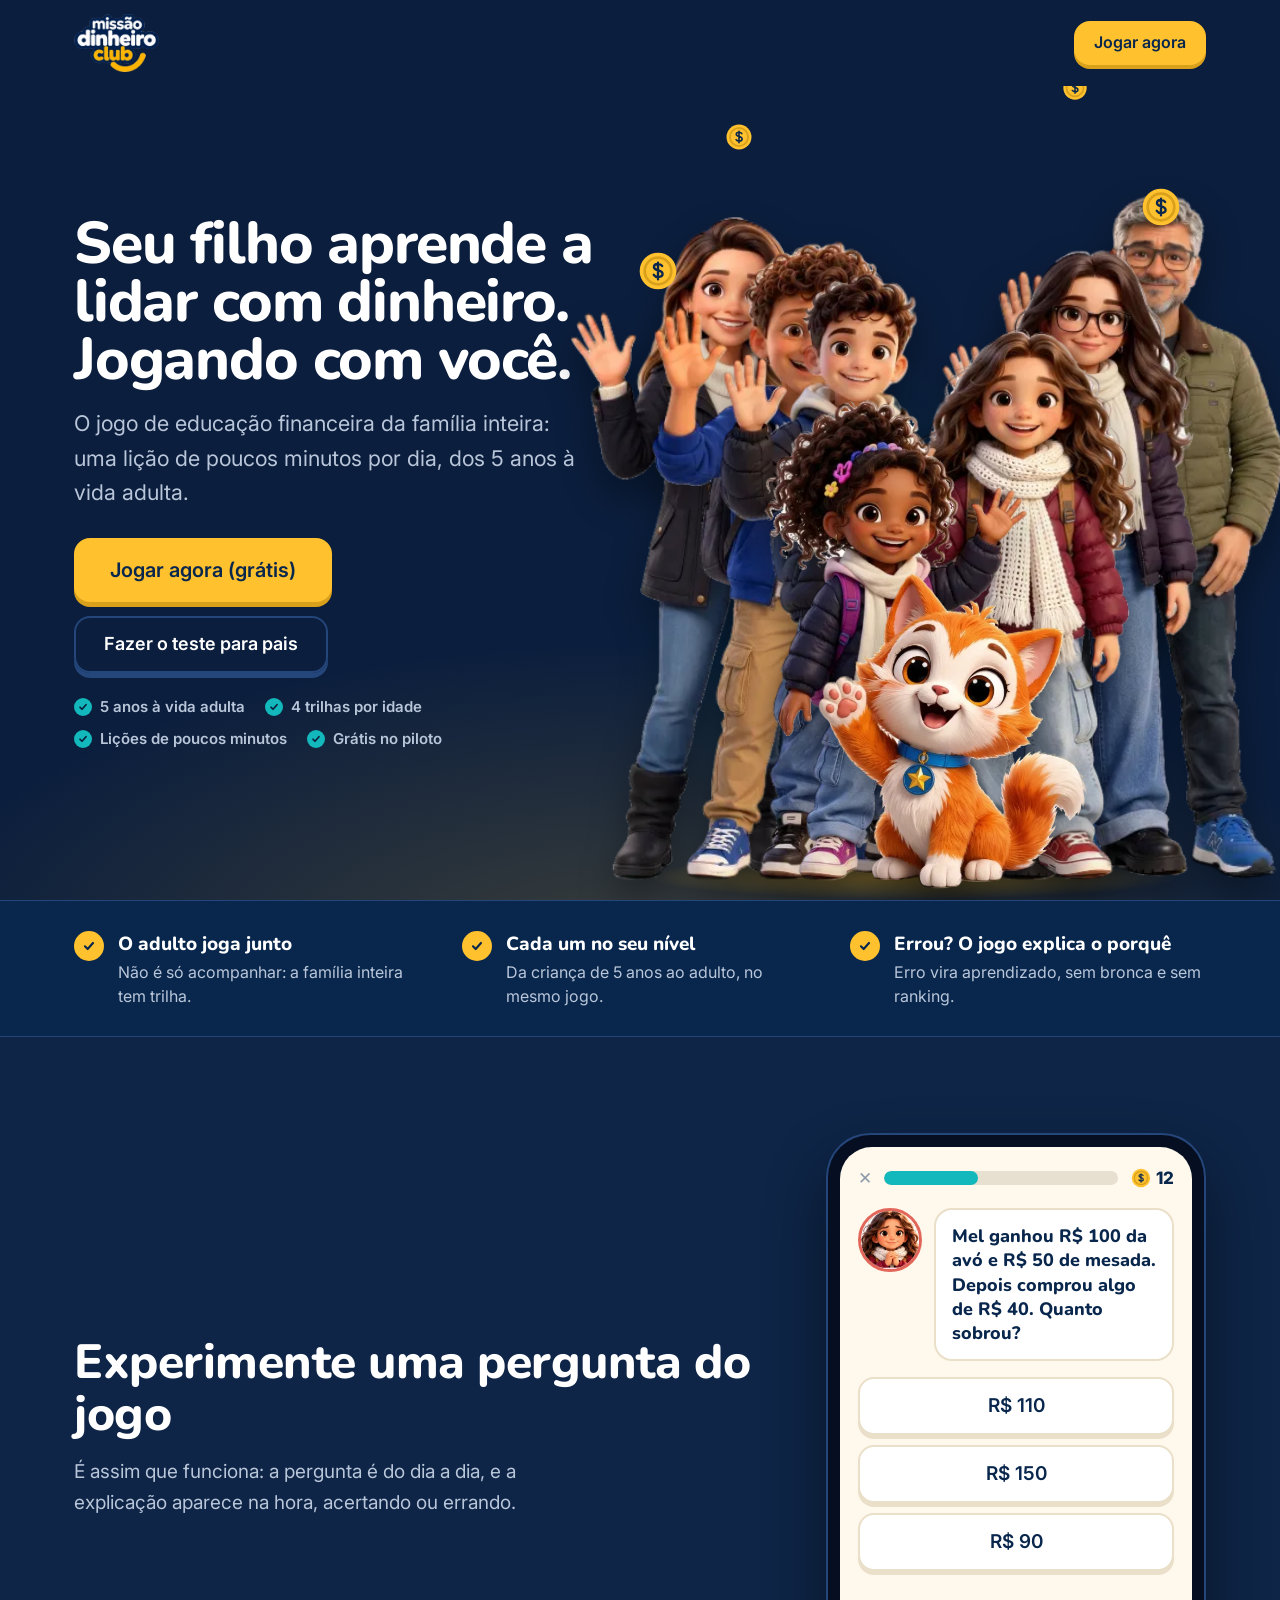
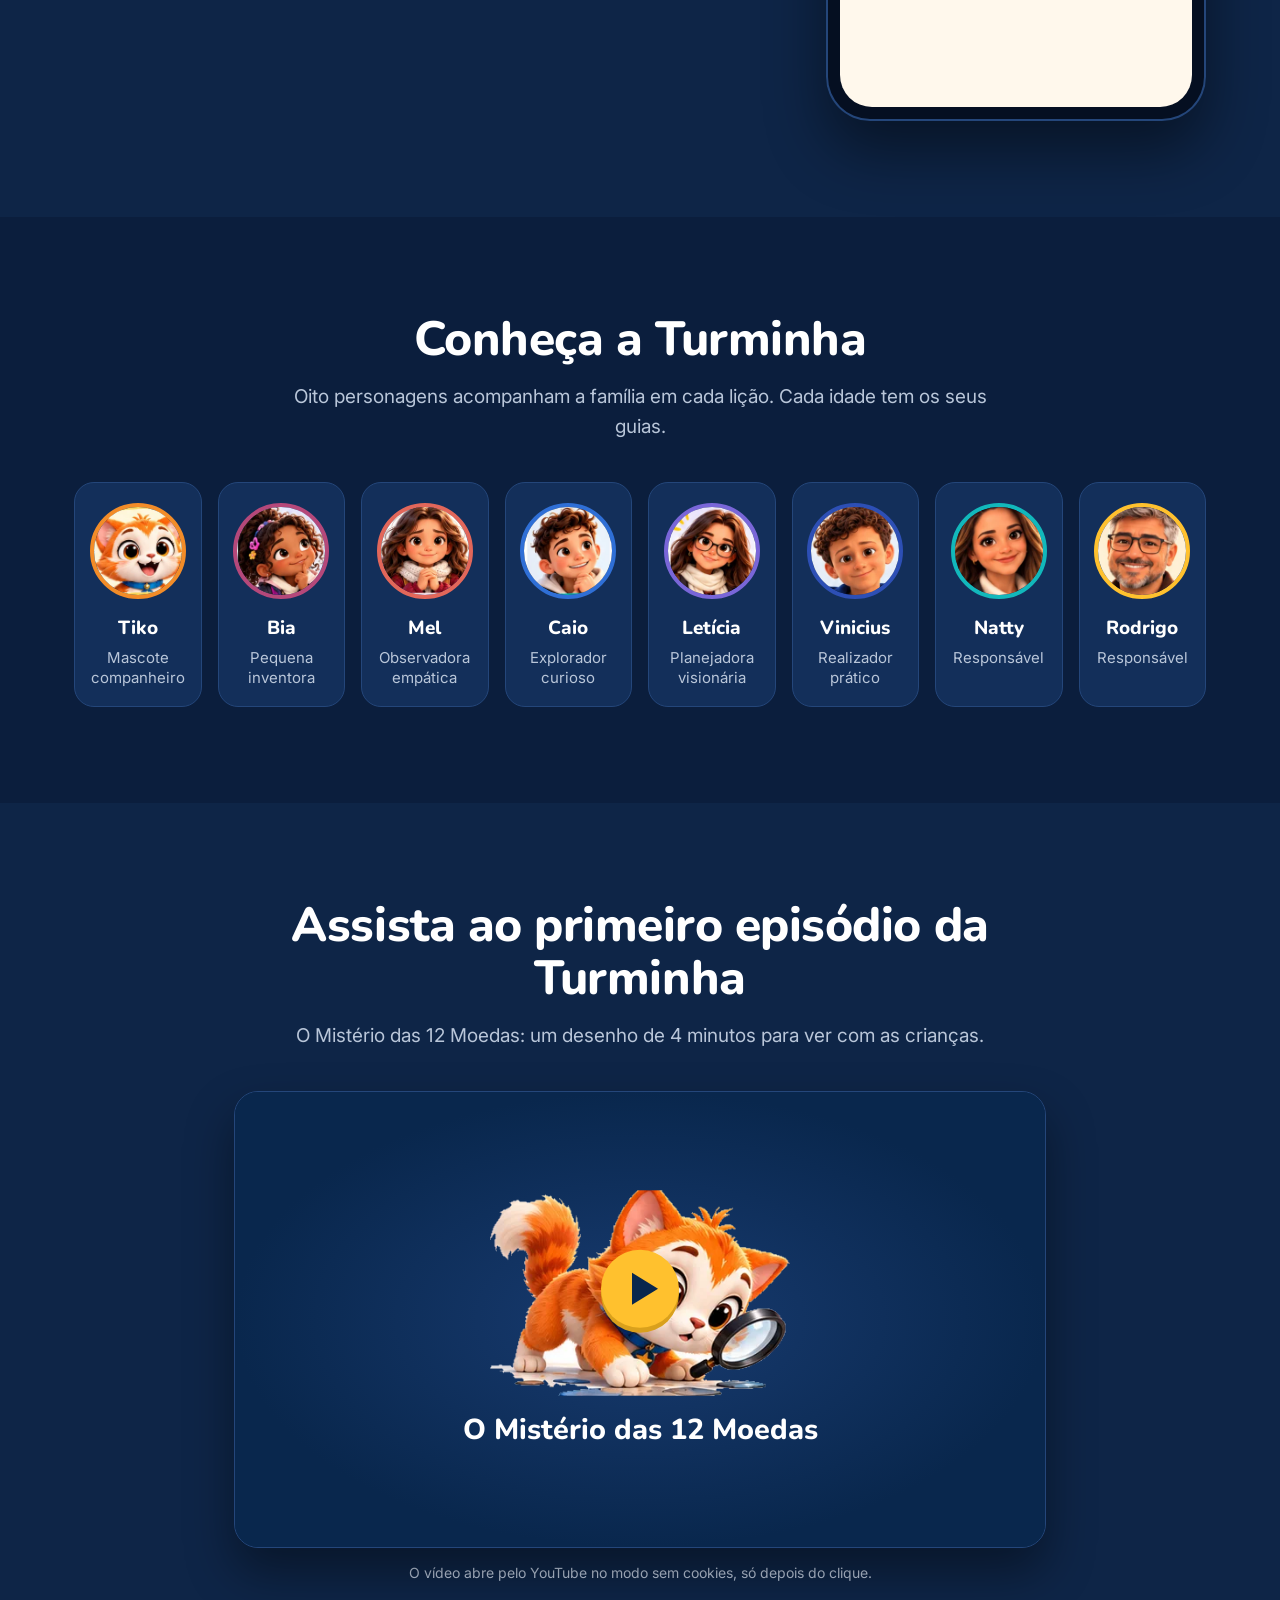
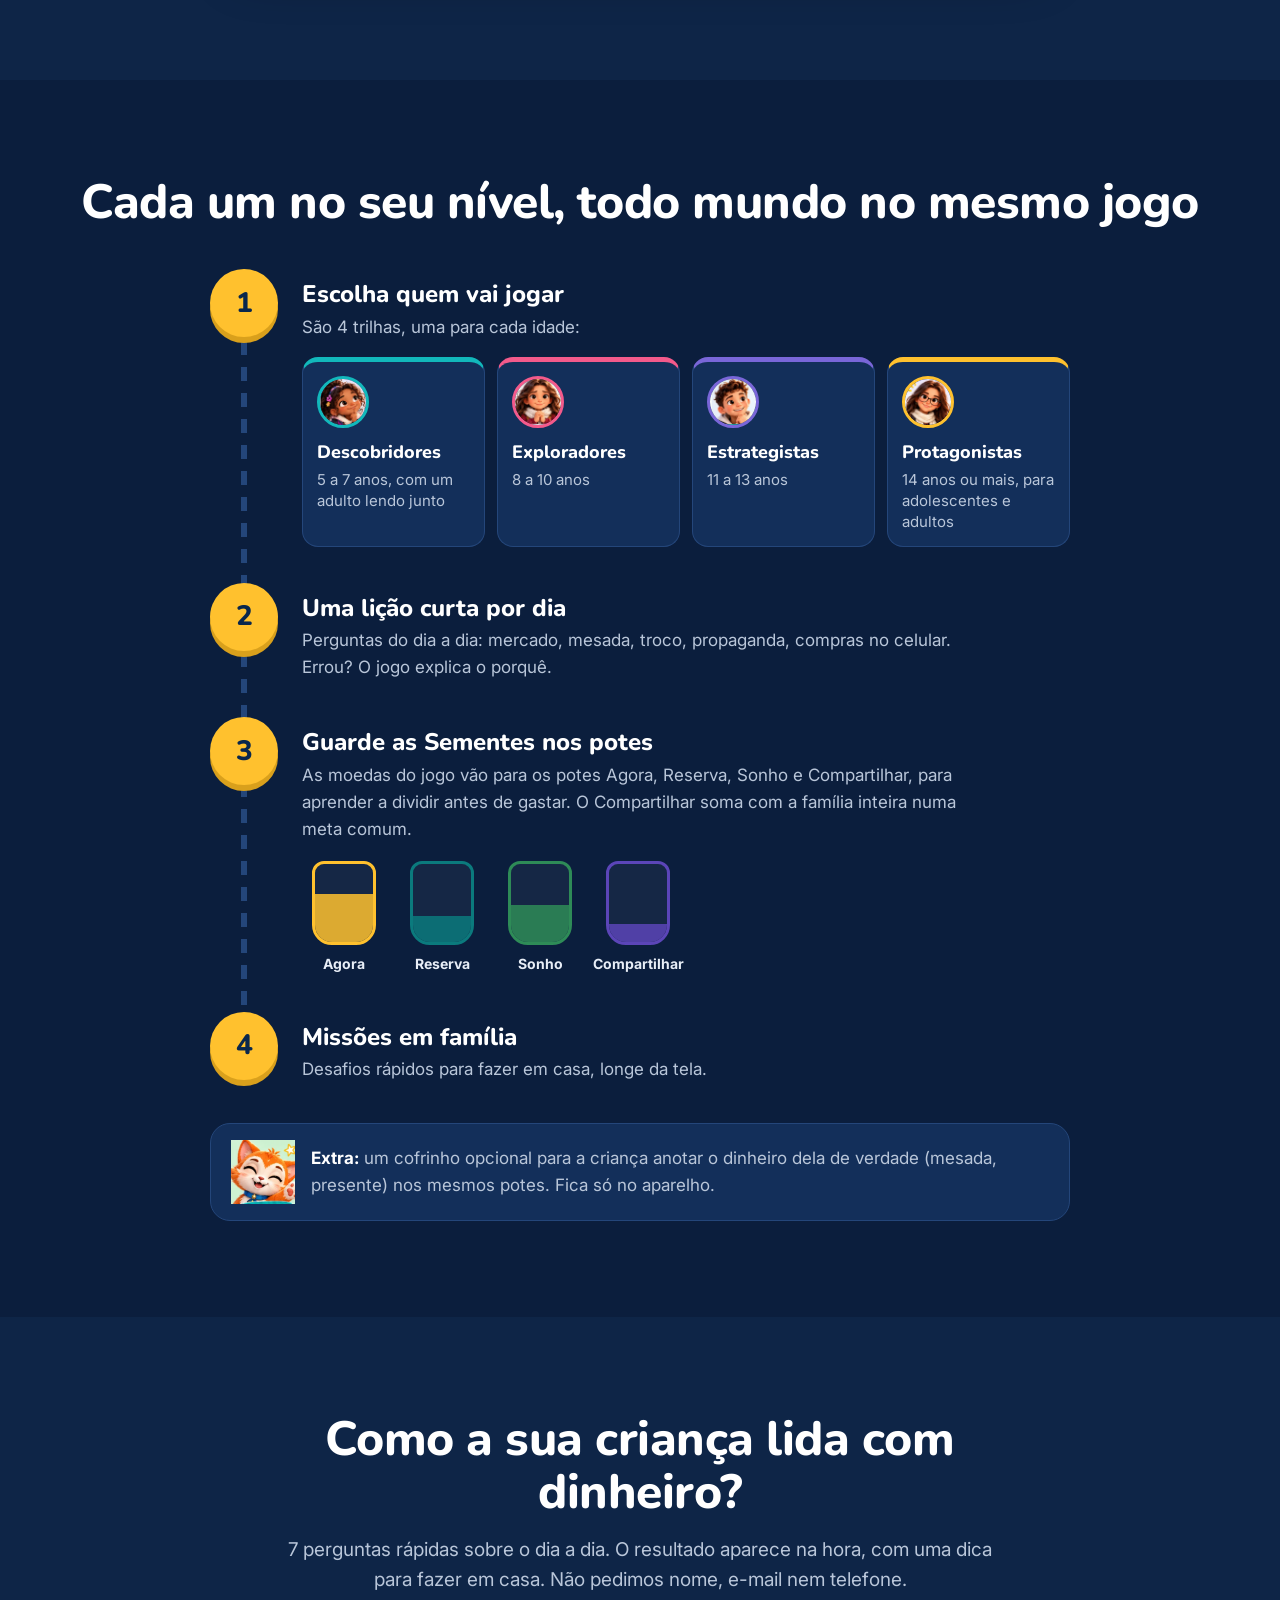
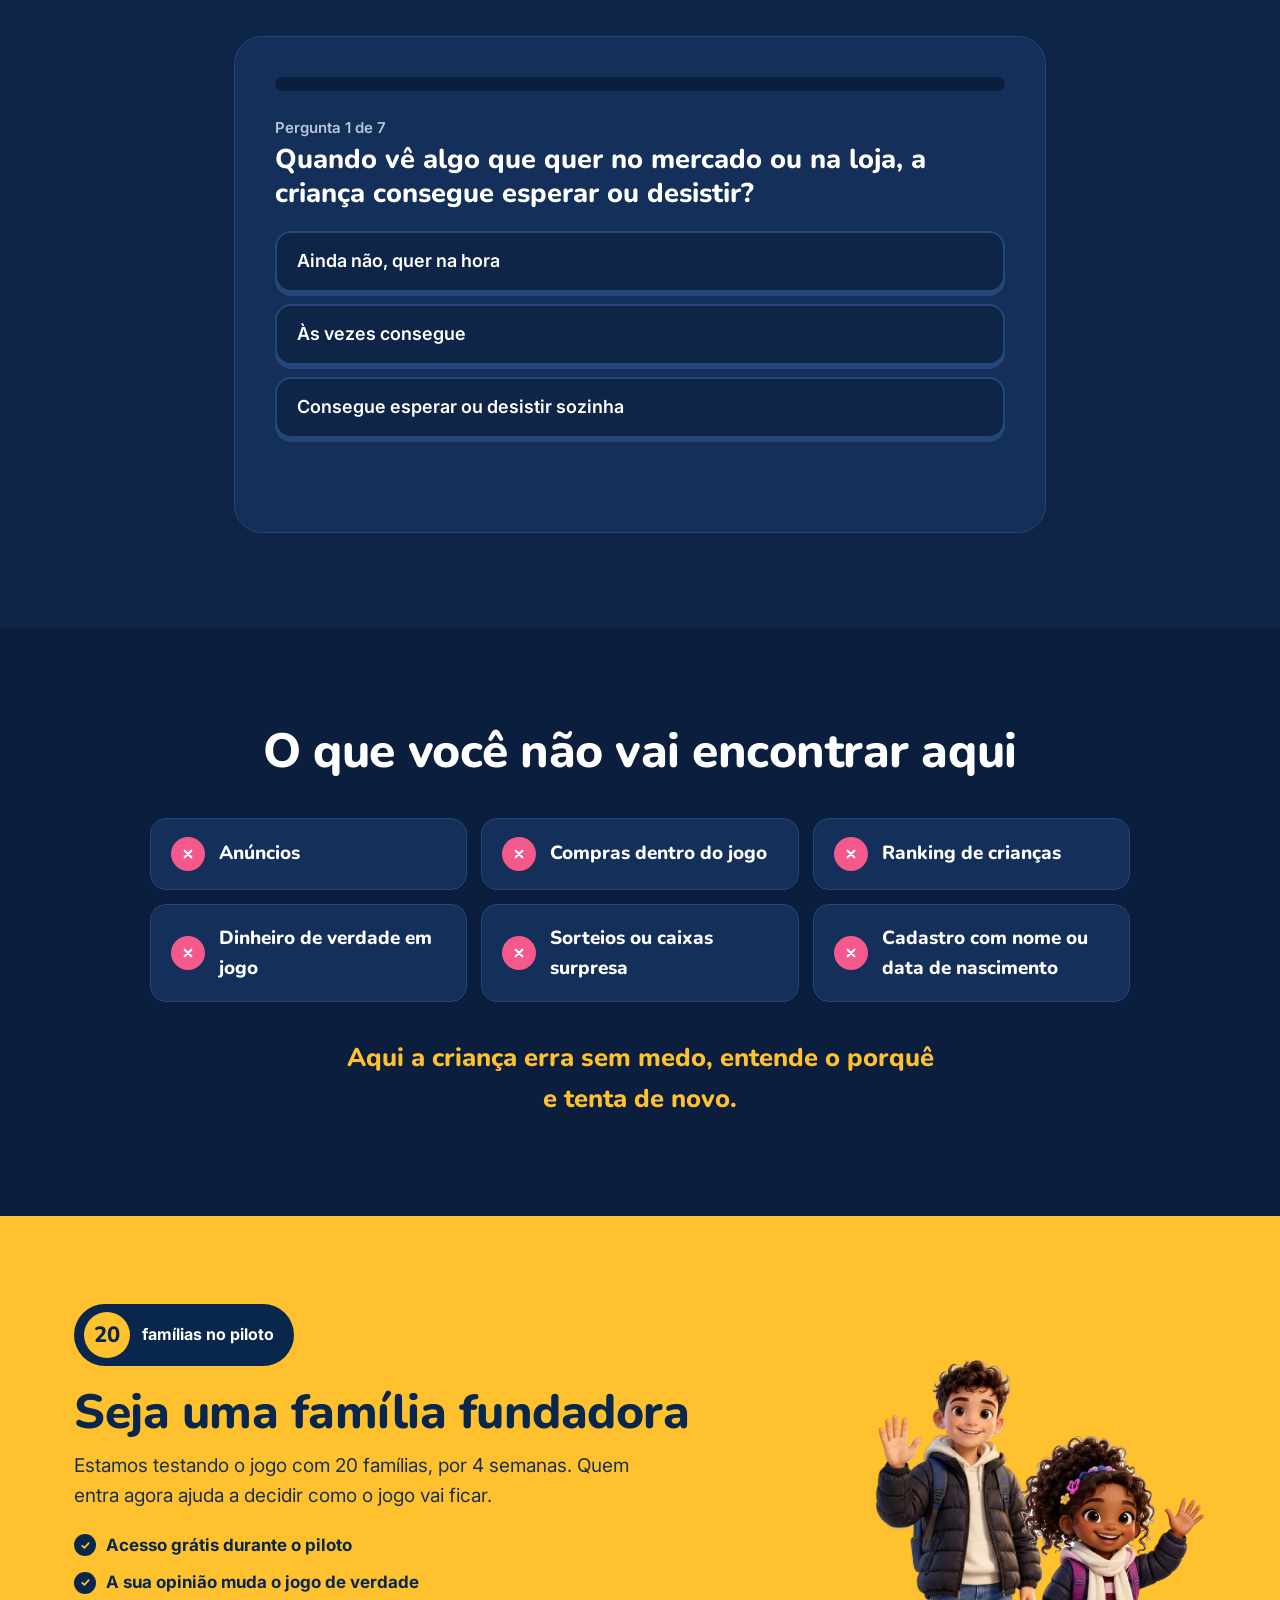
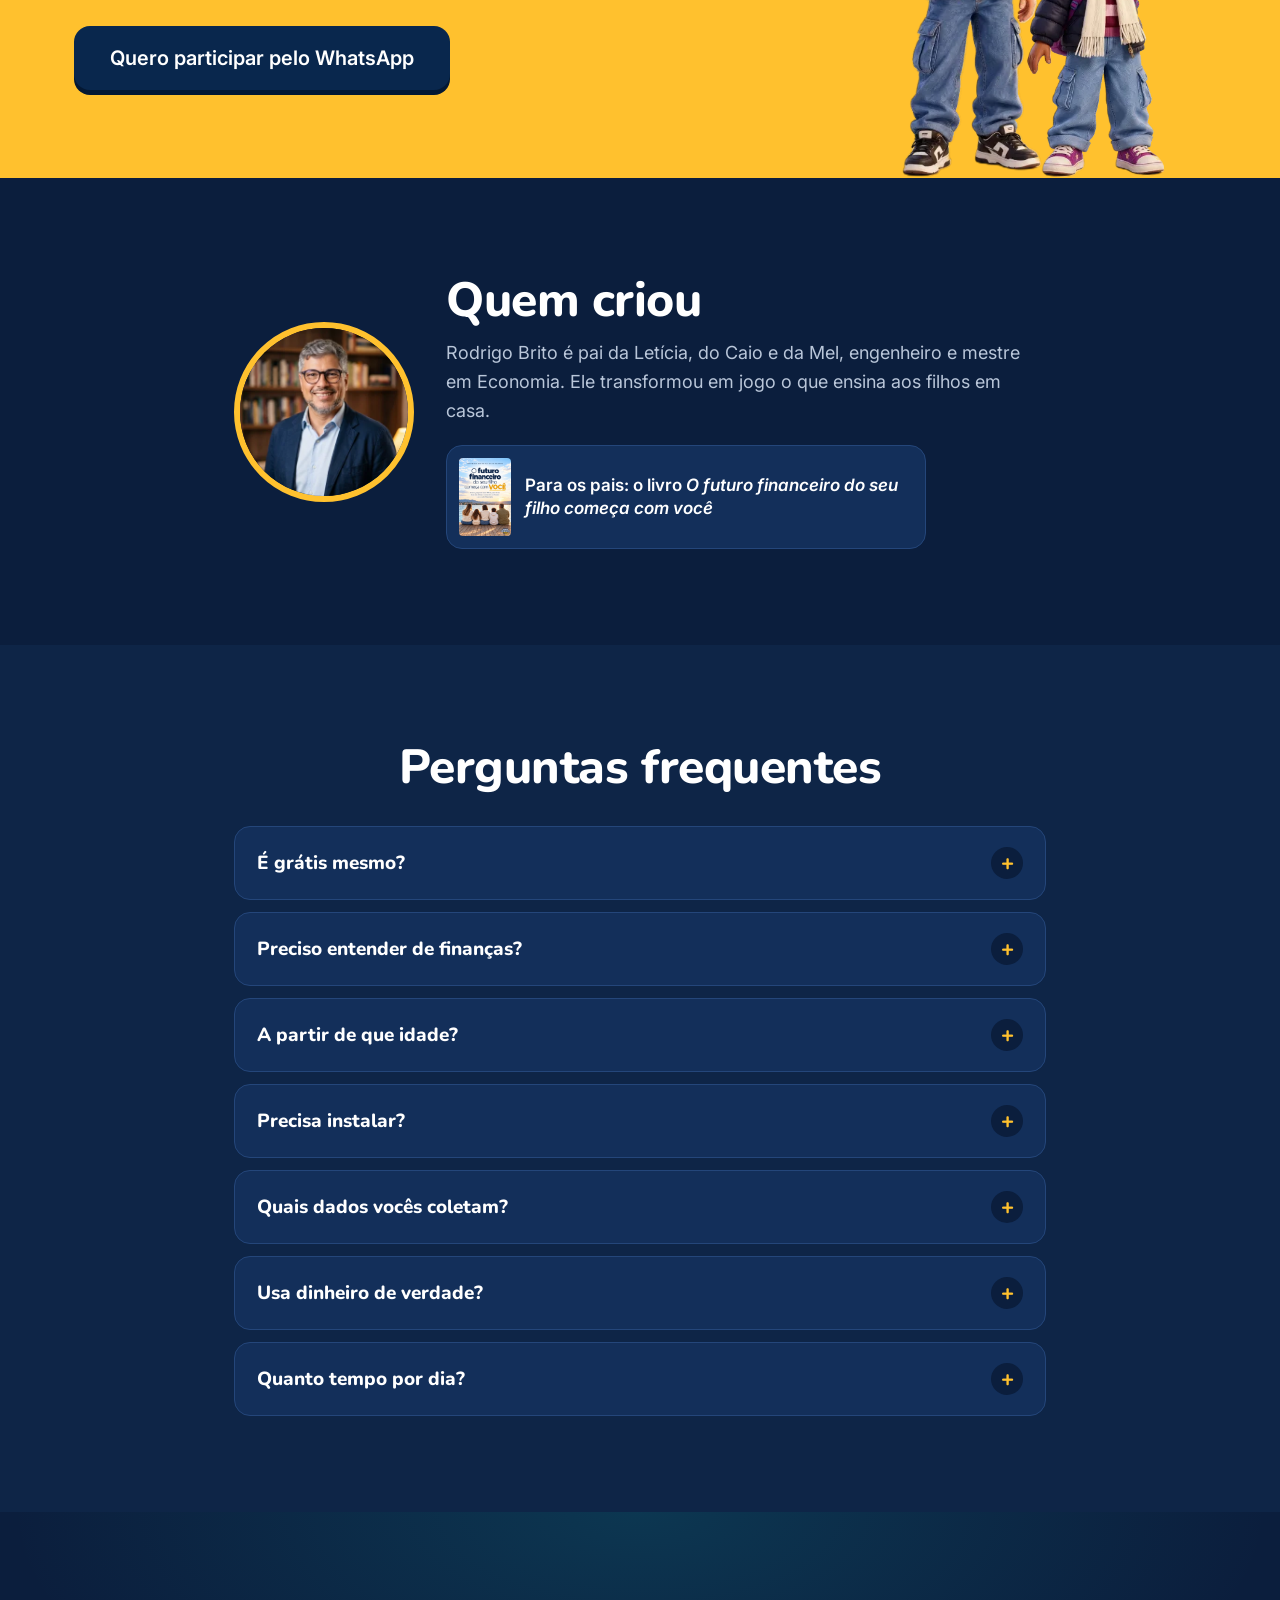
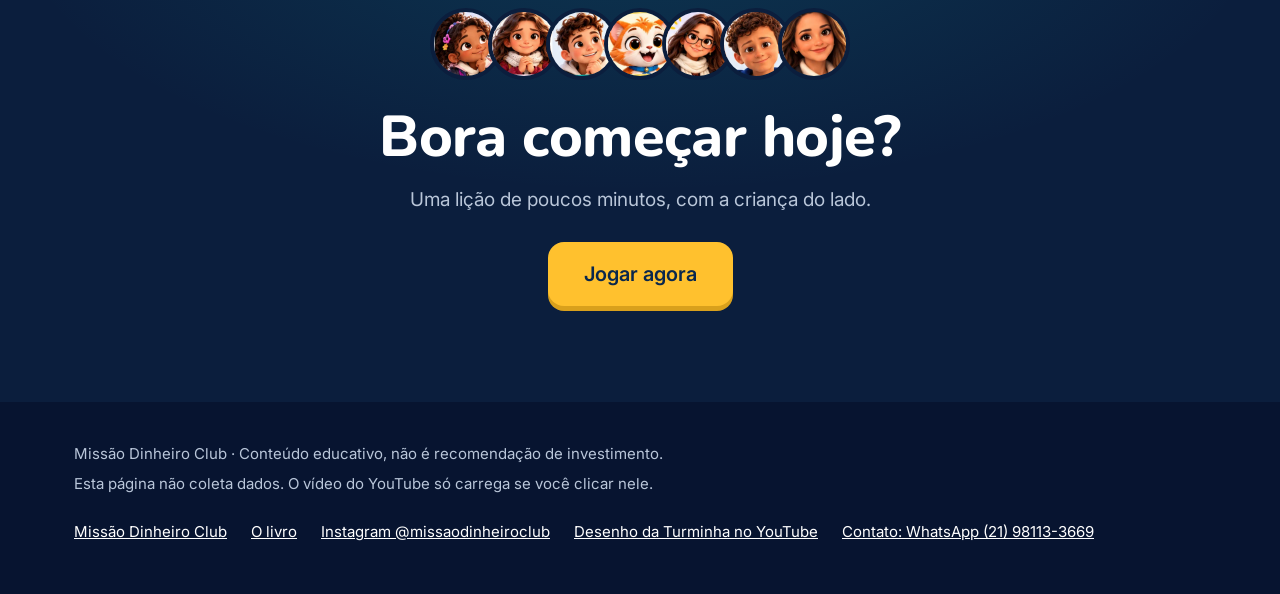
==== jogo/index.html @ c837bc98 "Site do Missão Dinheiro Club: casa e página do jogo (etapa 1) O livro aparece como 'em breve' até a " ====
<!doctype html>
<html lang="pt-BR">
<head>
<meta charset="utf-8">
<meta name="viewport" content="width=device-width, initial-scale=1">
<title>Missão Dinheiro Club: o jogo</title>
<meta name="description" content="Jogo de educação financeira para a família jogar junto: crianças de 5 a 17 anos e adultos. Grátis no piloto, sem cadastro, sem anúncios e sem compras no jogo.">
<!-- Endereço final sugerido: página principal do domínio. Se mudar, trocar aqui e no og:url -->
<link rel="canonical" href="https://missaodinheiroclub.com.br/jogo/">
<meta property="og:type" content="website">
<meta property="og:locale" content="pt_BR">
<meta property="og:site_name" content="Missão Dinheiro Club">
<meta property="og:url" content="https://missaodinheiroclub.com.br/jogo/">
<meta property="og:title" content="Missão Dinheiro Club: o jogo">
<meta property="og:description" content="Adultos e crianças aprendem a lidar com dinheiro jogando juntos. Grátis no piloto.">
<meta name="theme-color" content="#0B1E3D">
<link rel="icon" type="image/png" sizes="32x32" href="assets/favicon-32.png">
<link rel="apple-touch-icon" href="assets/apple-touch-icon.png">
<link rel="preconnect" href="https://fonts.googleapis.com">
<link rel="preconnect" href="https://fonts.gstatic.com" crossorigin>
<link href="https://fonts.googleapis.com/css2?family=Inter:wght@400;500;600&amp;family=Nunito:wght@700;800&amp;display=swap" rel="stylesheet">
<link rel="stylesheet" href="styles.css">
</head>
<body>
<a href="#conteudo" class="pular">Pular para o conteúdo</a>

<!-- Semente, a moeda do jogo (mesmo desenho do app) -->
<svg width="0" height="0" style="position:absolute" aria-hidden="true">
  <symbol id="moeda" viewBox="0 0 48 48"><circle cx="24" cy="24" r="20" fill="#FFC12E"/><circle cx="24" cy="24" r="14.5" fill="none" stroke="#D9A01C" stroke-width="3"/><path d="M24 15v18M28.5 18.5c-1-1.5-2.6-2.2-4.5-2.2-2.6 0-4.4 1.4-4.4 3.4 0 4.8 9.4 2.4 9.4 7.4 0 2.1-2 3.5-4.8 3.5-2 0-3.8-.8-4.8-2.4" stroke="#09274D" stroke-width="2.6" fill="none" stroke-linecap="round"/></symbol>
</svg>

<header class="topo">
  <div class="faixa topo-in">
    <a href="../" class="logo-link"><img src="assets/logo-main.webp" width="412" height="281" alt="Missão Dinheiro Club, página inicial" class="logo"></a>
    <a href="#" data-jogo class="btn btn-sm">Jogar agora</a>
  </div>
</header>

<main id="conteudo">

<!-- 1. Primeira dobra: a turma inteira -->
<section class="hero">
  <div class="faixa hero-in">
    <div class="hero-texto">
      <h1>Seu filho aprende a lidar com dinheiro. Jogando com você.</h1>
      <p class="hero-sub">O jogo de educação financeira da família inteira: uma lição de poucos minutos por dia, dos 5 anos à vida adulta.</p>
      <div class="hero-botoes">
        <a href="#" data-jogo class="btn btn-grande">Jogar agora (grátis)</a>
        <a href="#teste" class="btn btn-fantasma">Fazer o teste para pais</a>
      </div>
      <ul class="selos" aria-label="O que o jogo tem">
        <li>5 anos à vida adulta</li>
        <li>4 trilhas por idade</li>
        <li>Lições de poucos minutos</li>
        <li>Grátis no piloto</li>
      </ul>
    </div>
    <div class="palco" aria-hidden="true">
      <div class="brilho"></div>
      <svg class="m m1"><use href="#moeda"/></svg>
      <svg class="m m2"><use href="#moeda"/></svg>
      <svg class="m m3"><use href="#moeda"/></svg>
      <svg class="m m4"><use href="#moeda"/></svg>
      <svg class="m m5"><use href="#moeda"/></svg>
      <img src="assets/natty-oi.webp" width="222" height="560" alt="" class="p p-natty">
      <img src="assets/rodrigo-oi.webp" width="235" height="560" alt="" class="p p-rodrigo">
      <img src="assets/vinicius-oi.webp" width="221" height="560" alt="" class="p p-vinicius">
      <img src="assets/leticia-oi.webp" width="231" height="560" alt="" class="p p-leticia">
      <img src="assets/caio-oi.webp" width="229" height="560" alt="" class="p p-caio">
      <img src="assets/mel-oi.webp" width="268" height="560" alt="" class="p p-mel">
      <img src="assets/bia-oi.webp" width="310" height="560" alt="" class="p p-bia">
      <img src="assets/tiko-oi.webp" width="479" height="560" alt="" class="p p-tiko" fetchpriority="high">
      <div class="chao"></div>
    </div>
  </div>
</section>

<!-- Faixa: por que é diferente -->
<section class="diferente" aria-label="Por que é diferente">
  <div class="faixa">
    <ul class="dif-lista">
      <li><strong>O adulto joga junto</strong><span>Não é só acompanhar: a família inteira tem trilha.</span></li>
      <li><strong>Cada um no seu nível</strong><span>Da criança de 5 anos ao adulto, no mesmo jogo.</span></li>
      <li><strong>Errou? O jogo explica o porquê</strong><span>Erro vira aprendizado, sem bronca e sem ranking.</span></li>
    </ul>
  </div>
</section>

<!-- 3. Experimente: uma pergunta de verdade do jogo -->
<section class="secao secao-clara" id="experimente">
  <div class="faixa demo-in">
    <div class="demo-txt">
      <h2>Experimente uma pergunta do jogo</h2>
      <p>É assim que funciona: a pergunta é do dia a dia, e a explicação aparece na hora, acertando ou errando.</p>
    </div>
    <div class="celular">
    <div class="demo" id="demo">
      <div class="demo-status" aria-hidden="true"><span class="demo-sair">✕</span><span class="demo-prog"><i></i></span><span class="demo-sementes"><svg><use href="#moeda"/></svg>12</span></div>
      <div class="demo-topo">
        <img src="assets/mel-idle.webp" width="192" height="192" alt="" class="demo-guia">
        <p class="demo-q" id="demo-q">Mel ganhou R$ 100 da avó e R$ 50 de mesada. Depois comprou algo de R$ 40. Quanto sobrou?</p>
      </div>
      <div class="demo-opcoes" id="demo-opcoes">
        <button type="button" data-v="certa">R$ 110</button>
        <button type="button">R$ 150</button>
        <button type="button">R$ 90</button>
      </div>
      <div class="demo-retorno" id="demo-retorno" role="status" hidden>
        <p class="demo-veredito" id="demo-veredito"></p>
        <p>100 + 50 = R$ 150; 150 − 40 = R$ 110. O dinheiro digital é invisível, mas é real.</p>
        <a href="#" data-jogo class="btn">Continuar no jogo</a>
      </div>
    </div>
    </div>
  </div>
</section>

<!-- 2. Conheça a turma -->
<section class="secao" id="turma">
  <div class="faixa">
    <h2 class="centro">Conheça a Turminha</h2>
    <p class="intro centro">Oito personagens acompanham a família em cada lição. Cada idade tem os seus guias.</p>
    <ul class="turma">
      <li style="--c:#F28C28"><img src="assets/tiko-idle.webp" width="192" height="192" alt="" loading="lazy" decoding="async"><strong>Tiko</strong><span>Mascote companheiro</span></li>
      <li style="--c:#B5487A"><img src="assets/bia-idle.webp" width="192" height="192" alt="" loading="lazy" decoding="async"><strong>Bia</strong><span>Pequena inventora</span></li>
      <li style="--c:#E2675A"><img src="assets/mel-idle.webp" width="192" height="192" alt="" loading="lazy" decoding="async"><strong>Mel</strong><span>Observadora empática</span></li>
      <li style="--c:#2F6FD6"><img src="assets/caio-idle.webp" width="192" height="192" alt="" loading="lazy" decoding="async"><strong>Caio</strong><span>Explorador curioso</span></li>
      <li style="--c:#7966D8"><img src="assets/leticia-idle.webp" width="192" height="192" alt="" loading="lazy" decoding="async"><strong>Letícia</strong><span>Planejadora visionária</span></li>
      <li style="--c:#2D4FB5"><img src="assets/vinicius-idle.webp" width="192" height="192" alt="" loading="lazy" decoding="async"><strong>Vinicius</strong><span>Realizador prático</span></li>
      <li style="--c:#12B8BB"><img src="assets/natty-idle.webp" width="192" height="192" alt="" loading="lazy" decoding="async"><strong>Natty</strong><span>Responsável</span></li>
      <li style="--c:#FFC12E"><img src="assets/rodrigo-idle.webp" width="192" height="192" alt="" loading="lazy" decoding="async"><strong>Rodrigo</strong><span>Responsável</span></li>
    </ul>
  </div>
</section>

<!-- 2b. Episódio 1 da turma (YouTube sem cookies, só carrega ao clicar) -->
<section class="secao secao-clara" id="episodio">
  <div class="faixa faixa-estreita">
    <h2 class="centro">Assista ao primeiro episódio da Turminha</h2>
    <p class="intro centro">O Mistério das 12 Moedas: um desenho de 4 minutos para ver com as crianças.</p>
    <div class="video" id="video" data-id="iwIQv-9KKnE">
      <button type="button" class="video-capa" id="video-play" aria-label="Assistir ao episódio O Mistério das 12 Moedas">
        <img src="assets/tiko-lupa.webp" width="343" height="235" alt="" loading="lazy" decoding="async">
        <span class="video-titulo">O Mistério das 12 Moedas</span>
        <span class="video-play" aria-hidden="true"></span>
      </button>
    </div>
    <p class="video-nota centro">O vídeo abre pelo YouTube no modo sem cookies, só depois do clique.</p>
  </div>
</section>

<!-- 4. Como funciona: desenhado como a trilha do jogo -->
<section class="secao" id="como-funciona">
  <div class="faixa">
    <h2 class="centro">Cada um no seu nível, todo mundo no mesmo jogo</h2>
    <ol class="trilha">
      <li class="no">
        <span class="bola">1</span>
        <div class="no-txt">
          <h3>Escolha quem vai jogar</h3>
          <p>São 4 trilhas, uma para cada idade:</p>
          <ul class="trilhas">
            <li style="--c:#12B8BB"><img src="assets/bia-idle.webp" width="192" height="192" alt="" loading="lazy" decoding="async"><strong>Descobridores</strong><span>5 a 7 anos, com um adulto lendo junto</span></li>
            <li style="--c:#F35A8B"><img src="assets/mel-idle.webp" width="192" height="192" alt="" loading="lazy" decoding="async"><strong>Exploradores</strong><span>8 a 10 anos</span></li>
            <li style="--c:#7966D8"><img src="assets/caio-idle.webp" width="192" height="192" alt="" loading="lazy" decoding="async"><strong>Estrategistas</strong><span>11 a 13 anos</span></li>
            <li style="--c:#FFC12E"><img src="assets/leticia-idle.webp" width="192" height="192" alt="" loading="lazy" decoding="async"><strong>Protagonistas</strong><span>14 anos ou mais, para adolescentes e adultos</span></li>
          </ul>
        </div>
      </li>
      <li class="no">
        <span class="bola">2</span>
        <div class="no-txt">
          <h3>Uma lição curta por dia</h3>
          <p>Perguntas do dia a dia: mercado, mesada, troco, propaganda, compras no celular. Errou? O jogo explica o porquê.</p>
        </div>
      </li>
      <li class="no">
        <span class="bola">3</span>
        <div class="no-txt">
          <h3>Guarde as Sementes nos potes</h3>
          <p>As moedas do jogo vão para os potes Agora, Reserva, Sonho e Compartilhar, para aprender a dividir antes de gastar. O Compartilhar soma com a família inteira numa meta comum.</p>
          <div class="potes" aria-hidden="true">
            <div class="pote" style="--c:#FFC12E;--n:62%"><i></i><b>Agora</b></div>
            <div class="pote" style="--c:#0B7A7D;--n:34%"><i></i><b>Reserva</b></div>
            <div class="pote" style="--c:#2E8B57;--n:48%"><i></i><b>Sonho</b></div>
            <div class="pote" style="--c:#5B45B8;--n:24%"><i></i><b>Compartilhar</b></div>
          </div>
        </div>
      </li>
      <li class="no">
        <span class="bola">4</span>
        <div class="no-txt">
          <h3>Missões em família</h3>
          <p>Desafios rápidos para fazer em casa, longe da tela.</p>
        </div>
      </li>
    </ol>
    <p class="extra"><img src="assets/tiko-cheer.webp" width="192" height="192" alt="" loading="lazy" decoding="async"><span><strong>Extra:</strong> um cofrinho opcional para a criança anotar o dinheiro dela de verdade (mesada, presente) nos mesmos potes. Fica só no aparelho.</span></p>
  </div>
</section>

<!-- 5. Teste para os pais -->
<section class="secao secao-clara" id="teste">
  <div class="faixa faixa-estreita">
    <h2 class="centro">Como a sua criança lida com dinheiro?</h2>
    <p class="intro centro">7 perguntas rápidas sobre o dia a dia. O resultado aparece na hora, com uma dica para fazer em casa. Não pedimos nome, e-mail nem telefone.</p>

    <div class="teste" id="teste-caixa">
      <div class="teste-barra" aria-hidden="true"><span id="teste-progresso"></span></div>
      <form id="teste-form" novalidate>
        <fieldset id="teste-pergunta">
          <legend><span class="teste-n" id="teste-n"></span><span id="teste-q"></span></legend>
          <div class="teste-opcoes" id="teste-opcoes"></div>
        </fieldset>
        <div class="teste-nav">
          <button type="button" class="btn-link" id="teste-voltar" hidden>Voltar</button>
        </div>
      </form>
      <div class="teste-resultado" id="teste-resultado" hidden tabindex="-1">
        <img src="assets/tiko-lupa.webp" width="343" height="235" alt="" loading="lazy" decoding="async">
        <p class="teste-rotulo">O perfil da sua criança hoje</p>
        <h3 id="res-nome"></h3>
        <p id="res-texto"></p>
        <div class="dica"><strong>Para fazer em casa esta semana</strong><p id="res-dica"></p></div>
        <a href="#" data-jogo class="btn btn-grande">Jogar junto agora</a>
        <button type="button" class="btn-link" id="teste-refazer">Refazer o teste</button>
        <p class="nota">O teste roda só no seu aparelho. Nada é enviado nem guardado.</p>
      </div>
    </div>
  </div>
</section>

<!-- 6. O que você não vai encontrar -->
<section class="secao">
  <div class="faixa">
    <h2 class="centro">O que você não vai encontrar aqui</h2>
    <ul class="sem">
      <li>Anúncios</li>
      <li>Compras dentro do jogo</li>
      <li>Ranking de crianças</li>
      <li>Dinheiro de verdade em jogo</li>
      <li>Sorteios ou caixas surpresa</li>
      <li>Cadastro com nome ou data de nascimento</li>
    </ul>
    <p class="fecho centro">Aqui a criança erra sem medo, entende o porquê e tenta de novo.</p>
  </div>
</section>

<!-- 7. Famílias fundadoras -->
<section class="fundadoras" id="fundadoras">
  <div class="faixa fundadoras-in">
    <div class="fundadoras-txt">
      <p class="vagas"><strong>20</strong><span>famílias no piloto</span></p>
      <h2>Seja uma família fundadora</h2>
      <p>Estamos testando o jogo com 20 famílias, por 4 semanas. Quem entra agora ajuda a decidir como o jogo vai ficar.</p>
      <ul class="ganha">
        <li>Acesso grátis durante o piloto</li>
        <li>A sua opinião muda o jogo de verdade</li>
      </ul>
      <!-- Número do WhatsApp do Rodrigo, o mesmo do site do livro. A mensagem já vai escrita. -->
      <a class="btn btn-escuro btn-grande" target="_blank" rel="noopener" href="https://wa.me/5521981133669?text=Ol%C3%A1!%20Quero%20ser%20uma%20fam%C3%ADlia%20fundadora%20da%20Miss%C3%A3o%20Dinheiro.">Quero participar pelo WhatsApp</a>
    </div>
    <div class="fundadoras-turma" aria-hidden="true">
      <img src="assets/caio-oi.webp" width="229" height="560" alt="" loading="lazy" decoding="async">
      <img src="assets/bia-oi.webp" width="310" height="560" alt="" loading="lazy" decoding="async">
    </div>
  </div>
</section>

<!-- 8. Quem criou -->
<section class="secao">
  <div class="faixa faixa-estreita autor">
    <img src="assets/rodrigo-brito.webp" width="360" height="482" alt="Rodrigo Brito" class="autor-foto" loading="lazy" decoding="async">
    <div>
      <h2>Quem criou</h2>
      <p>Rodrigo Brito é pai da Letícia, do Caio e da Mel, engenheiro e mestre em Economia. Ele transformou em jogo o que ensina aos filhos em casa.</p>
      <a class="livro" href="../livro/">
        <img src="assets/capa-ebook.webp" width="600" height="900" alt="" loading="lazy" decoding="async">
        <span>Para os pais: o livro <em>O futuro financeiro do seu filho começa com você</em></span>
      </a>
    </div>
  </div>
</section>

<!-- 9. Perguntas frequentes -->
<section class="secao secao-clara">
  <div class="faixa faixa-estreita">
    <h2 class="centro">Perguntas frequentes</h2>
    <div class="faq-lista">
      <details class="faq"><summary>É grátis mesmo?</summary><p>Sim. Durante o piloto, o jogo é grátis, sem anúncios e sem compras.</p></details>
      <details class="faq"><summary>Preciso entender de finanças?</summary><p>Não. A trilha Protagonistas, a partir de 14 anos, serve também para adultos, e vocês aprendem juntos.</p></details>
      <details class="faq"><summary>A partir de que idade?</summary><p>A partir de 5 anos. Na faixa de 5 a 7, um adulto lê junto com a criança.</p></details>
      <details class="faq"><summary>Precisa instalar?</summary><p>Não. Abre no navegador do celular ou do computador. Se quiser, dá para adicionar à tela inicial como um aplicativo.</p></details>
      <details class="faq"><summary>Quais dados vocês coletam?</summary><p>Nenhum nome, e-mail ou telefone. O jogo cria um código anônimo e envia só dados de uso, como lições feitas. Dá para desligar o envio no rodapé do jogo.</p></details>
      <details class="faq"><summary>Usa dinheiro de verdade?</summary><p>Não. O jogo usa Sementes, uma moeda que não se compra. O cofrinho opcional só anota o que a criança tem; não movimenta dinheiro.</p></details>
      <details class="faq"><summary>Quanto tempo por dia?</summary><p>Uma lição leva poucos minutos.</p></details>
    </div>
  </div>
</section>

<!-- 10. Fechamento -->
<section class="secao fechamento">
  <div class="faixa faixa-estreita">
    <div class="rostos" aria-hidden="true">
      <img src="assets/bia-idle.webp" width="192" height="192" alt="" loading="lazy" decoding="async">
      <img src="assets/mel-idle.webp" width="192" height="192" alt="" loading="lazy" decoding="async">
      <img src="assets/caio-idle.webp" width="192" height="192" alt="" loading="lazy" decoding="async">
      <img src="assets/tiko-idle.webp" width="192" height="192" alt="" loading="lazy" decoding="async">
      <img src="assets/leticia-idle.webp" width="192" height="192" alt="" loading="lazy" decoding="async">
      <img src="assets/vinicius-idle.webp" width="192" height="192" alt="" loading="lazy" decoding="async">
      <img src="assets/natty-idle.webp" width="192" height="192" alt="" loading="lazy" decoding="async">
    </div>
    <h2>Bora começar hoje?</h2>
    <p>Uma lição de poucos minutos, com a criança do lado.</p>
    <a href="#" data-jogo class="btn btn-grande">Jogar agora</a>
  </div>
</section>

</main>

<footer class="rodape">
  <div class="faixa rodape-in">
    <p>Missão Dinheiro Club · Conteúdo educativo, não é recomendação de investimento.</p>
    <p>Esta página não coleta dados. O vídeo do YouTube só carrega se você clicar nele.</p>
    <nav aria-label="Rodapé">
      <a href="../">Missão Dinheiro Club</a>
      <a href="../livro/">O livro</a>
      <a href="https://www.instagram.com/missaodinheiroclub/" target="_blank" rel="noopener">Instagram @missaodinheiroclub</a>
      <a href="https://www.youtube.com/channel/UC_r9yEVi3Tl_Zd3OXeg3oZQ" target="_blank" rel="noopener">Desenho da Turminha no YouTube</a>
      <a href="https://wa.me/5521981133669" target="_blank" rel="noopener">Contato: WhatsApp (21) 98113-3669</a>
    </nav>
  </div>
</footer>

<script src="main.js"></script>
</body>
</html>
---- jogo/styles.css ----
/* Página do jogo Missão Dinheiro — versão escura.
   Cores tiradas do próprio jogo (src/estilo.css). */
:root{
  --noite:#0B1E3D;      /* fundo principal */
  --noite2:#0E2547;     /* fundo das seções alternadas (--night do jogo) */
  --card:#132F5A;       /* cartões sobre o fundo escuro */
  --linha:#24467A;      /* bordas sobre o fundo escuro */
  --azul:#09274D;
  --amarelo:#FFC12E; --amarelo-esc:#D9A01C;
  --turquesa:#12B8BB; --rosa:#F35A8B; --roxo:#7966D8;
  --creme:#FFF8EC; --branco:#FFFFFF;
  --texto:#E8EEF7;      /* texto principal no escuro */
  --texto2:#B9C6D9;     /* texto secundário no escuro */
  --titulo:'Nunito',system-ui,sans-serif; --corpo:'Inter',system-ui,sans-serif;
  --raio:20px;
}
*{box-sizing:border-box}
[hidden]{display:none!important}
html{scroll-behavior:smooth}
body{margin:0;background:var(--noite);color:var(--texto);font-family:var(--corpo);font-size:17px;line-height:1.6;-webkit-font-smoothing:antialiased}
img{max-width:100%;height:auto;display:block}
h1,h2,h3{font-family:var(--titulo);line-height:1.1;margin:0;color:var(--branco)}
h2{font-weight:800;font-size:clamp(2rem,4vw,3rem);letter-spacing:-.01em}
h3{font-weight:800;font-size:1.3rem}
p{margin:0}
a{color:var(--amarelo)}

.faixa{max-width:1180px;margin:0 auto;padding:0 24px}
.faixa-estreita{max-width:860px}
.secao{padding:96px 0}
.secao h2{margin-bottom:16px}
.secao-clara{background:var(--noite2)}
.centro{text-align:center;margin-left:auto;margin-right:auto}
.intro{color:var(--texto2);font-size:19px;max-width:60ch;margin-bottom:40px}

/* Botões com relevo, como os do app */
.btn{display:inline-flex;align-items:center;justify-content:center;text-align:center;min-height:56px;padding:14px 30px;border-radius:16px;background:var(--amarelo);color:var(--azul);font-family:var(--corpo);font-weight:600;font-size:18px;text-decoration:none;border:none;box-shadow:0 5px 0 var(--amarelo-esc);transition:transform .12s ease,box-shadow .12s ease,filter .12s ease;cursor:pointer}
.btn:hover{filter:brightness(1.05);transform:translateY(-2px);box-shadow:0 7px 0 var(--amarelo-esc);color:var(--azul)}
.btn:active{transform:translateY(5px);box-shadow:0 0 0 var(--amarelo-esc)}
.btn-grande{min-height:64px;font-size:20px;padding:16px 36px}
.btn-sm{min-height:44px;padding:8px 20px;font-size:16px;box-shadow:0 4px 0 var(--amarelo-esc)}
.btn-fantasma{background:transparent;color:var(--branco);box-shadow:inset 0 0 0 2px var(--linha),0 5px 0 var(--linha)}
.btn-fantasma:hover{color:var(--branco);box-shadow:inset 0 0 0 2px var(--texto2),0 7px 0 var(--linha)}
.btn-fantasma:active{box-shadow:inset 0 0 0 2px var(--texto2)}
.btn-escuro{background:var(--azul);color:var(--branco);box-shadow:0 5px 0 #041833}
.btn-escuro:hover{color:var(--branco);box-shadow:0 7px 0 #041833}
.btn-link{background:none;border:none;padding:12px 4px;min-height:44px;font:inherit;font-weight:600;color:var(--texto2);text-decoration:underline;cursor:pointer}

/* Acessibilidade */
:focus-visible{outline:3px solid var(--amarelo);outline-offset:3px}
.fundadoras :focus-visible{outline-color:var(--azul)}
.pular{position:absolute;left:16px;top:-80px;z-index:20;background:var(--amarelo);color:var(--azul);padding:12px 20px;border-radius:999px;font-weight:700;text-decoration:none}
.pular:focus{top:12px}

/* Topo */
.topo{position:relative;z-index:5}
.topo-in{display:flex;align-items:center;justify-content:space-between;gap:16px;padding-top:14px;padding-bottom:14px}
.logo{height:58px;width:auto}

/* ===== Primeira dobra: título no alto e a turma inteira em fila ===== */
.hero{position:relative;overflow:hidden;padding:20px 0 0;height:calc(100svh - 86px);min-height:640px;max-height:980px;display:flex;align-items:stretch;
  background:radial-gradient(1200px 520px at 50% 108%,rgba(255,193,46,.20),transparent 62%),var(--noite)}
.hero-in{display:flex;flex-direction:column;align-items:center;text-align:center;width:100%;height:100%}
.hero-texto{display:flex;flex-direction:column;align-items:center;max-width:860px}
h1{font-weight:800;font-size:clamp(2.7rem,7.2vw,5.6rem);line-height:.98;letter-spacing:-.02em;text-wrap:balance}
.hero-sub{margin-top:18px;font-size:clamp(1.08rem,2vw,1.35rem);color:var(--texto2);max-width:44ch}
.hero-botoes{display:flex;flex-wrap:wrap;justify-content:center;gap:14px;margin-top:28px}
.selos{list-style:none;padding:0;margin:22px 0 0;display:flex;flex-wrap:wrap;justify-content:center;gap:8px 20px;font-size:15px;font-weight:600;color:var(--texto2)}
.selos li{display:inline-flex;align-items:center;gap:8px}
.selos li::before{content:"";width:18px;height:18px;flex:none;border-radius:50%;background:var(--turquesa) url("data:image/svg+xml,%3Csvg xmlns='http://www.w3.org/2000/svg' viewBox='0 0 24 24' fill='none' stroke='%230B1E3D' stroke-width='3.4' stroke-linecap='round' stroke-linejoin='round'%3E%3Cpath d='M6 12.5l4 4 8-9'/%3E%3C/svg%3E") center/12px no-repeat}

/* A turma em pé. Altura em % do palco e largura automática: as imagens nunca se deformam.
   Adultos atrás, crianças na frente, o Tiko no centro. */
.palco{position:relative;width:100%;max-width:1040px;flex:1 1 0;min-height:240px;margin-top:12px}
.palco .p{position:absolute;bottom:18px;width:auto;max-width:none;transform:translateX(-50%);filter:drop-shadow(0 18px 18px rgba(0,0,0,.35))}
.p-natty   {left:9%;height:96%;z-index:1}
.p-vinicius{left:22%;height:93%;z-index:2}
.p-caio    {left:34%;height:88%;z-index:3}
.p-bia     {left:44%;height:70%;z-index:4}
.p-tiko    {left:54%;height:46%;z-index:5;bottom:10px!important}
.p-mel     {left:65%;height:80%;z-index:3}
.p-leticia {left:78%;height:92%;z-index:2}
.p-rodrigo {left:91%;height:100%;z-index:1}
.chao{position:absolute;left:4%;right:4%;bottom:0;height:46px;border-radius:50%;background:radial-gradient(closest-side,rgba(255,193,46,.55),rgba(255,193,46,0));z-index:0}
.brilho{position:absolute;inset:auto 0 0 0;height:70%;background:radial-gradient(closest-side,rgba(18,184,187,.18),transparent);z-index:0}
/* O momento de destaque: Sementes flutuando devagar */
.m{position:absolute;width:44px;height:44px;z-index:6;animation:flutua 5s ease-in-out infinite}
.m1{left:3%;top:18%}.m2{left:18%;top:2%;width:30px;height:30px;animation-delay:-1.5s}
.m3{right:4%;top:10%;animation-delay:-3s}.m4{right:20%;top:-4%;width:28px;height:28px;animation-delay:-2s}
.m5{left:50%;top:-10%;width:34px;height:34px;animation-delay:-4s}
@keyframes flutua{0%,100%{transform:translateY(0) rotate(0)}50%{transform:translateY(-14px) rotate(12deg)}}
.hero-texto{animation:entra .7s ease-out both}
@keyframes entra{from{opacity:0;transform:translateY(16px)}to{opacity:1;transform:none}}
@media (max-width:640px){
  .hero{height:auto;min-height:0;max-height:none}
  .palco{flex:none;height:78vw;min-height:0;margin-top:20px}
  .p-natty{left:11%}.p-rodrigo{left:88%}
  .hero-botoes .btn{width:100%}
  .m{width:30px;height:30px}
}

/* ===== Conheça a turma ===== */
.turma{list-style:none;padding:0;margin:0;display:grid;grid-template-columns:repeat(auto-fit,minmax(150px,1fr));gap:16px}
.turma li{background:var(--card);border:1px solid var(--linha);border-radius:var(--raio);padding:20px 14px 18px;display:flex;flex-direction:column;align-items:center;text-align:center;gap:4px;transition:transform .15s ease,border-color .15s ease}
.turma li:hover{transform:translateY(-2px);border-color:var(--c)}
.turma img{width:96px;height:96px;border-radius:50%;object-fit:cover;border:4px solid var(--c);background:var(--branco);margin-bottom:10px}
.turma strong{font-family:var(--titulo);font-weight:800;font-size:19px;color:var(--branco)}
.turma span{font-size:15px;color:var(--texto2);line-height:1.35}
@media (min-width:1000px){.turma{grid-template-columns:repeat(8,1fr)}}

/* ===== Episódio 1 ===== */
.video{position:relative;aspect-ratio:16/9;border-radius:24px;overflow:hidden;background:var(--azul);box-shadow:0 24px 48px rgba(0,0,0,.4);border:1px solid var(--linha)}
.video iframe{position:absolute;inset:0;width:100%;height:100%;border:0}
.video-capa{position:absolute;inset:0;width:100%;height:100%;border:0;padding:0;cursor:pointer;background:radial-gradient(closest-side,#183B70,var(--azul));display:flex;flex-direction:column;align-items:center;justify-content:center;gap:14px;color:var(--branco)}
.video-capa img{width:min(46%,300px);transition:transform .3s ease}
.video-capa:hover img{transform:scale(1.03)}
.video-titulo{font-family:var(--titulo);font-weight:800;font-size:clamp(1.2rem,3vw,1.8rem)}
.video-play{position:absolute;width:78px;height:78px;border-radius:50%;background:var(--amarelo);box-shadow:0 5px 0 var(--amarelo-esc);top:50%;left:50%;transform:translate(-50%,-90%)}
.video-play::after{content:"";position:absolute;left:31px;top:23px;border-style:solid;border-width:16px 0 16px 26px;border-color:transparent transparent transparent var(--azul)}
.video-nota{margin-top:14px;font-size:14px;color:var(--texto2)}

/* ===== Experimente: a tela do jogo, em HTML ===== */
.demo-in{display:grid;grid-template-columns:1fr;gap:40px;align-items:center}
.demo-txt p{color:var(--texto2);font-size:19px;max-width:42ch;margin-top:4px}
.celular{width:min(100%,380px);margin:0 auto;padding:14px;border-radius:44px;background:#050F21;box-shadow:0 30px 60px rgba(0,0,0,.45),inset 0 0 0 2px var(--linha)}
.demo{background:var(--creme);color:var(--azul);border-radius:32px;padding:18px 18px 22px;min-height:560px;display:flex;flex-direction:column;gap:16px}
.demo-status{display:flex;align-items:center;gap:12px;font-weight:800;color:#8C9BAB}
.demo-prog{flex:1;height:14px;border-radius:999px;background:#E7DFCF;overflow:hidden}
.demo-prog i{display:block;height:100%;width:40%;background:var(--turquesa);border-radius:999px;transition:width .3s ease}
.demo-sementes{display:inline-flex;align-items:center;gap:4px;color:var(--azul)}
.demo-sementes svg{width:22px;height:22px}
.demo-topo{display:flex;gap:12px;align-items:flex-start}
.demo-guia{width:64px;height:64px;border-radius:50%;object-fit:cover;border:3px solid #E2675A;flex:none;background:#fff}
.demo-q{background:var(--branco);border:2px solid #EADFC9;border-radius:18px;padding:14px 16px;font-family:var(--titulo);font-weight:800;font-size:18px;line-height:1.35;position:relative}
.demo-opcoes{display:grid;gap:10px}
.demo-opcoes button{font:inherit;font-weight:600;font-size:19px;min-height:58px;border-radius:16px;border:2px solid #EADFC9;background:var(--branco);color:var(--azul);box-shadow:0 4px 0 #EADFC9;cursor:pointer;transition:transform .1s ease,box-shadow .1s ease}
.demo-opcoes button:hover{border-color:#CDBFA6}
.demo-opcoes button:active{transform:translateY(4px);box-shadow:none}
.demo-opcoes button.certa{background:#E3F6EA;border-color:#2E8B57;box-shadow:0 4px 0 #2E8B57;color:#1D6B40}
.demo-opcoes button.errada{background:#FDECE7;border-color:#C8462F;box-shadow:0 4px 0 #C8462F;color:#9E3422}
.demo-opcoes button:disabled{cursor:default}
.demo-retorno{background:var(--branco);border-radius:18px;padding:16px;display:flex;flex-direction:column;gap:10px;border-left:6px solid var(--turquesa)}
.demo-retorno.erro{border-left-color:#C8462F}
.demo-veredito{font-family:var(--titulo);font-weight:800;font-size:20px}
.demo-retorno .btn{align-self:stretch}
@media (min-width:900px){.demo-in{grid-template-columns:minmax(0,1fr) 380px;gap:72px}}

/* ===== Como funciona: a trilha ===== */
.trilha{list-style:none;padding:0;margin:40px auto 0;max-width:860px;position:relative}
.trilha::before{content:"";position:absolute;left:31px;top:20px;bottom:20px;width:6px;border-radius:6px;background:repeating-linear-gradient(var(--linha) 0 14px,transparent 14px 26px)}
.no{position:relative;display:flex;gap:24px;padding:0 0 36px}
.no:last-child{padding-bottom:0}
.bola{flex:none;width:68px;height:68px;border-radius:50%;background:var(--amarelo);color:var(--azul);font-family:var(--titulo);font-weight:800;font-size:28px;display:flex;align-items:center;justify-content:center;box-shadow:0 6px 0 var(--amarelo-esc);position:relative;z-index:1}
.no-txt{flex:1;min-width:0;padding-top:12px}
.no-txt h3{font-size:1.5rem;margin-bottom:6px}
.no-txt>p{color:var(--texto2);max-width:60ch}
.trilhas{list-style:none;padding:0;margin:16px 0 0;display:grid;grid-template-columns:repeat(auto-fit,minmax(min(140px,100%),1fr));gap:12px}
.trilhas li{background:var(--card);border:1px solid var(--linha);border-top:5px solid var(--c);border-radius:16px;padding:14px;display:flex;flex-direction:column;gap:2px}
.trilhas img{width:52px;height:52px;border-radius:50%;object-fit:cover;background:#fff;margin-bottom:8px;border:3px solid var(--c)}
.trilhas strong{font-family:var(--titulo);font-weight:800;font-size:18px;color:var(--branco)}
.trilhas span{font-size:15px;color:var(--texto2);line-height:1.4}
.potes{display:flex;gap:14px;margin-top:18px;flex-wrap:wrap}
.pote{width:84px;display:flex;flex-direction:column;align-items:center;gap:8px}
.pote i{display:block;width:64px;height:84px;border-radius:12px 12px 20px 20px;border:3px solid var(--c);position:relative;overflow:hidden;background:rgba(255,255,255,.04)}
.pote i::after{content:"";position:absolute;left:0;right:0;bottom:0;height:var(--n);background:var(--c);opacity:.85}
.pote b{font-size:14px;font-weight:700;color:var(--texto)}
.extra{display:flex;align-items:center;gap:16px;margin:40px auto 0;max-width:860px;color:var(--texto2);background:var(--card);border:1px solid var(--linha);border-radius:var(--raio);padding:16px 20px}
.extra img{width:64px;height:64px;flex:none}
.extra strong{color:var(--branco)}

/* ===== Teste para os pais ===== */
.teste{background:var(--card);border:1px solid var(--linha);border-radius:28px;padding:clamp(22px,4vw,40px)}
.teste-barra{height:14px;border-radius:999px;background:var(--noite);overflow:hidden;margin-bottom:28px}
.teste-barra span{display:block;height:100%;width:0;background:var(--turquesa);border-radius:999px;transition:width .25s ease}
.teste fieldset{border:none;margin:0;padding:0;min-width:0}
.teste legend{padding:0;font-family:var(--titulo);font-weight:800;font-size:clamp(1.3rem,2.6vw,1.7rem);line-height:1.25;color:var(--branco);margin-bottom:20px;display:flex;flex-direction:column;gap:6px}
.teste-n{font-family:var(--corpo);font-weight:600;font-size:15px;color:var(--texto2)}
.teste-opcoes{display:grid;gap:12px}
.teste-opcoes button{font:inherit;font-weight:600;font-size:18px;text-align:left;min-height:60px;padding:14px 20px;border-radius:16px;border:2px solid var(--linha);background:var(--noite2);color:var(--branco);box-shadow:0 4px 0 var(--linha);cursor:pointer;transition:transform .1s ease,box-shadow .1s ease,border-color .1s ease}
.teste-opcoes button:hover{border-color:var(--turquesa)}
.teste-opcoes button:active{transform:translateY(4px);box-shadow:none}
.teste-opcoes button[aria-pressed="true"]{border-color:var(--amarelo)}
.teste-nav{min-height:44px;margin-top:10px}
.teste-resultado{text-align:center;display:flex;flex-direction:column;align-items:center;gap:12px}
.teste-resultado:focus{outline:none}
.teste-resultado img{width:200px}
.teste-rotulo{font-size:15px;font-weight:600;color:var(--texto2)}
.teste-resultado h3{font-size:clamp(1.8rem,3.6vw,2.4rem);font-weight:800;color:var(--amarelo)}
.teste-resultado>p{max-width:52ch;color:var(--texto2)}
.dica{background:var(--noite2);border-left:6px solid var(--amarelo);border-radius:0 14px 14px 0;padding:16px 20px;text-align:left;max-width:560px;width:100%;margin:6px 0 10px}
.dica strong{color:var(--branco)}
.dica p{margin-top:4px;color:var(--texto)}
.nota{font-size:14px;color:var(--texto2)}

/* ===== O que você não vai encontrar ===== */
.sem{list-style:none;padding:0;margin:40px auto 0;max-width:980px;display:grid;grid-template-columns:repeat(auto-fit,minmax(260px,1fr));gap:14px}
.sem li{display:flex;align-items:center;gap:14px;background:var(--card);border:1px solid var(--linha);border-radius:16px;padding:18px 20px;font-family:var(--titulo);font-weight:800;font-size:19px;color:var(--branco)}
.sem li::before{content:"";flex:none;width:34px;height:34px;border-radius:50%;background:var(--rosa) url("data:image/svg+xml,%3Csvg xmlns='http://www.w3.org/2000/svg' viewBox='0 0 24 24' fill='none' stroke='white' stroke-width='3.2' stroke-linecap='round'%3E%3Cpath d='M7 7l10 10M17 7L7 17'/%3E%3C/svg%3E") center/16px no-repeat}
.fecho{margin-top:36px;font-family:var(--titulo);font-weight:800;font-size:clamp(1.2rem,2.4vw,1.6rem);color:var(--amarelo);max-width:40ch}

/* ===== Famílias fundadoras: o único bloco amarelo ===== */
.fundadoras{background:var(--amarelo);color:var(--azul);padding:88px 0 0;overflow:hidden}
.fundadoras h2{color:var(--azul);margin-bottom:12px}
.fundadoras-in{display:grid;grid-template-columns:1fr;gap:24px;align-items:end}
.fundadoras-txt{padding-bottom:88px}
.fundadoras-txt>p{font-size:19px;max-width:48ch;color:#1B3150}
.fundadoras-txt .vagas{font-size:16px;max-width:none;color:var(--branco);}
.vagas{display:inline-flex;align-items:center;gap:12px;background:var(--azul);color:var(--branco);border-radius:999px;padding:8px 20px 8px 10px;margin-bottom:20px;font-weight:700}
.vagas strong{display:inline-flex;align-items:center;justify-content:center;width:46px;height:46px;border-radius:50%;background:var(--amarelo);color:var(--azul);font-family:var(--titulo);font-weight:800;font-size:22px}
.ganha{list-style:none;padding:0;margin:20px 0 30px;display:flex;flex-direction:column;gap:10px;font-weight:700}
.ganha li{display:flex;gap:10px;align-items:center}
.ganha li::before{content:"";width:22px;height:22px;flex:none;border-radius:50%;background:var(--azul) url("data:image/svg+xml,%3Csvg xmlns='http://www.w3.org/2000/svg' viewBox='0 0 24 24' fill='none' stroke='%23FFC12E' stroke-width='3.2' stroke-linecap='round' stroke-linejoin='round'%3E%3Cpath d='M6 12.5l4 4 8-9'/%3E%3C/svg%3E") center/13px no-repeat}
.fundadoras-turma{display:flex;align-items:flex-end;justify-content:center;gap:0;height:320px;overflow:hidden;max-width:100%}
.fundadoras-turma img{height:100%;width:auto;max-width:none}
.fundadoras-turma img+img{height:82%;margin-left:-30px}
@media (min-width:860px){.fundadoras-in{grid-template-columns:1fr auto}.fundadoras-turma{height:420px}}
@media (max-width:640px){.fundadoras .btn{width:100%}}

/* ===== Quem criou ===== */
.autor{display:flex;flex-wrap:wrap;gap:32px;align-items:center}
.autor>div{flex:1 1 320px;min-width:0}
.autor h2{margin-bottom:12px}
.autor p{color:var(--texto2);max-width:56ch;font-size:18px}
.autor-foto{width:180px;height:180px;border-radius:50%;object-fit:cover;object-position:50% 22%;border:6px solid var(--amarelo);flex:none}
.livro{display:inline-flex;align-items:center;gap:14px;margin-top:20px;padding:12px 18px 12px 12px;background:var(--card);border:1px solid var(--linha);border-radius:16px;text-decoration:none;color:var(--branco);font-weight:600;line-height:1.4;max-width:480px;transition:transform .15s ease,border-color .15s ease}
.livro:hover{transform:translateY(-2px);border-color:var(--amarelo);color:var(--branco)}
.livro img{width:52px;height:auto;border-radius:4px;flex:none}

/* ===== Perguntas frequentes ===== */
.faq-lista{display:flex;flex-direction:column;gap:12px;margin-top:32px}
.faq{background:var(--card);border:1px solid var(--linha);border-radius:16px;padding:14px 22px}
.faq summary{cursor:pointer;list-style:none;display:flex;align-items:center;justify-content:space-between;gap:16px;min-height:44px;font-family:var(--titulo);font-weight:800;font-size:19px;color:var(--branco)}
.faq summary::-webkit-details-marker{display:none}
.faq summary::after{content:"+";flex:none;width:32px;height:32px;border-radius:50%;background:var(--noite);color:var(--amarelo);display:flex;align-items:center;justify-content:center;font-size:22px;line-height:1}
.faq[open] summary::after{content:"–"}
.faq p{margin:6px 0 6px;color:var(--texto2)}

/* ===== Fechamento ===== */
.fechamento{text-align:center;background:radial-gradient(900px 400px at 50% 0%,rgba(18,184,187,.16),transparent 70%),var(--noite)}
.fechamento .faixa{display:flex;flex-direction:column;align-items:center;gap:16px}
.fechamento h2{margin-bottom:0;font-size:clamp(2.4rem,5vw,3.6rem)}
.fechamento p{color:var(--texto2);font-size:19px;margin-bottom:10px}
.rostos{display:flex;justify-content:center;margin-bottom:10px}
.rostos img{width:clamp(44px,13vw,72px);height:clamp(44px,13vw,72px);border-radius:50%;object-fit:cover;background:#fff;border:4px solid var(--noite);margin-left:-14px}
.rostos img:first-child{margin-left:0}

/* ===== Rodapé ===== */
.rodape{background:#071430;color:var(--texto2);padding:40px 0;font-size:15px}
.rodape-in{display:flex;flex-direction:column;gap:6px}
.rodape nav{display:flex;flex-wrap:wrap;gap:4px 24px;margin-top:8px}
.rodape a{color:var(--branco);display:inline-flex;align-items:center;min-height:44px}

@media (prefers-reduced-motion: reduce){
  *{animation:none!important;transition:none!important;scroll-behavior:auto!important}
}

@media (min-width:1000px){
  .hero-in{flex-direction:row;align-items:stretch;text-align:left;gap:24px}
  .hero-texto{align-items:flex-start;justify-content:center;flex:0 0 46%;padding-bottom:40px}
  .hero-botoes,.selos{justify-content:flex-start}
  .palco{flex:1 1 auto;margin-top:0;min-height:0;max-width:none}
  .p-natty   {left:14%;height:84%}
  .p-vinicius{left:27%;height:81%}
  .p-caio    {left:38%;height:77%}
  .p-bia     {left:47%;height:61%}
  .p-tiko    {left:57%;height:40%}
  .p-mel     {left:66%;height:70%}
  .p-leticia {left:77%;height:80%}
  .p-rodrigo {left:89%;height:87%}
}

/* ===== Faixa "por que é diferente", logo depois do topo ===== */
.diferente{background:var(--azul);border-top:1px solid var(--linha);border-bottom:1px solid var(--linha);padding:28px 0}
.dif-lista{list-style:none;padding:0;margin:0;display:grid;grid-template-columns:1fr;gap:18px}
.dif-lista li{display:flex;flex-direction:column;gap:2px;padding-left:44px;position:relative}
.dif-lista li::before{content:"";position:absolute;left:0;top:2px;width:30px;height:30px;border-radius:50%;background:var(--amarelo) url("data:image/svg+xml,%3Csvg xmlns='http://www.w3.org/2000/svg' viewBox='0 0 24 24' fill='none' stroke='%2309274D' stroke-width='3.2' stroke-linecap='round' stroke-linejoin='round'%3E%3Cpath d='M6 12.5l4 4 8-9'/%3E%3C/svg%3E") center/16px no-repeat}
.dif-lista strong{font-family:var(--titulo);font-weight:800;font-size:19px;color:var(--branco)}
.dif-lista span{color:var(--texto2);font-size:16px;line-height:1.45}
@media (min-width:860px){.dif-lista{grid-template-columns:repeat(3,1fr);gap:32px}}
@media (min-width:1000px){h1{font-size:clamp(2.6rem,4.6vw,4.4rem)}}
@media (max-width:640px){
  h1{font-size:2.35rem}
  .selos{display:grid;grid-template-columns:1fr 1fr;gap:8px 12px;text-align:left;font-size:14px}
  .m2,.m4,.m5{top:6%}
}
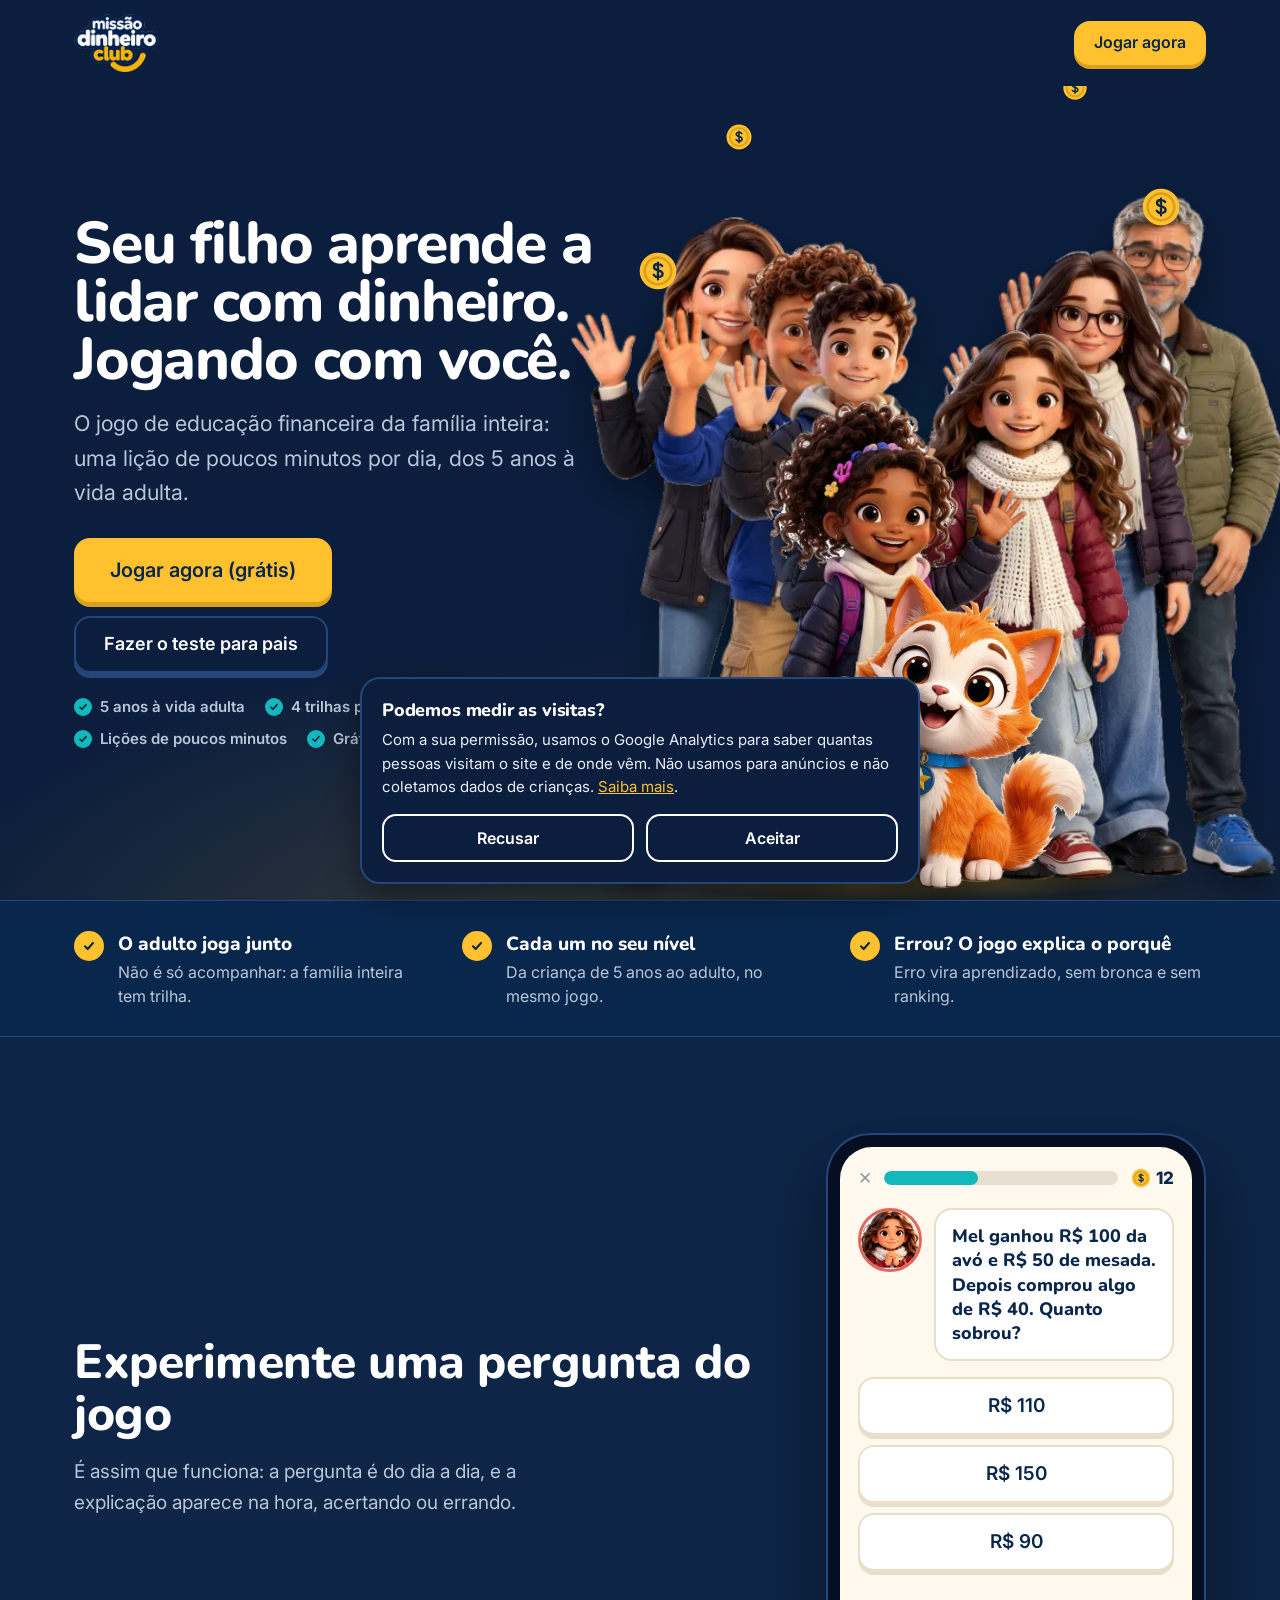
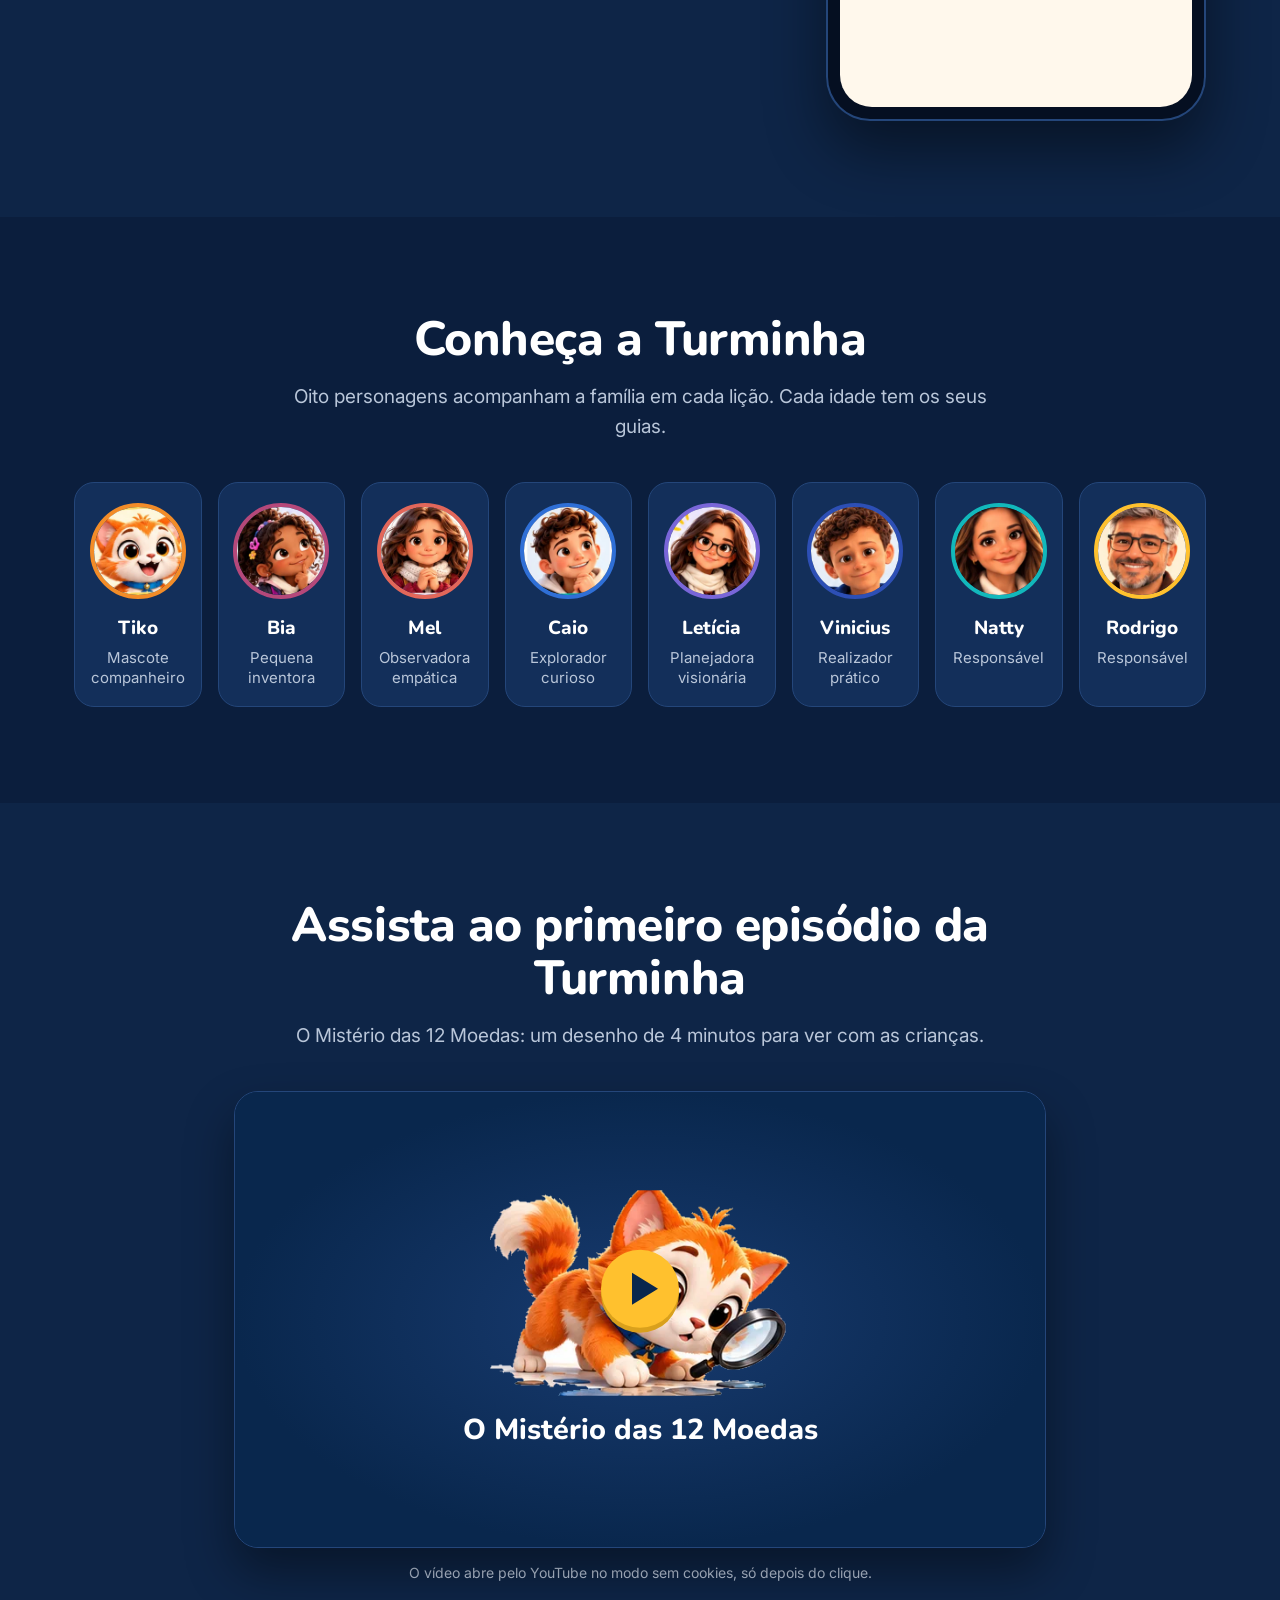
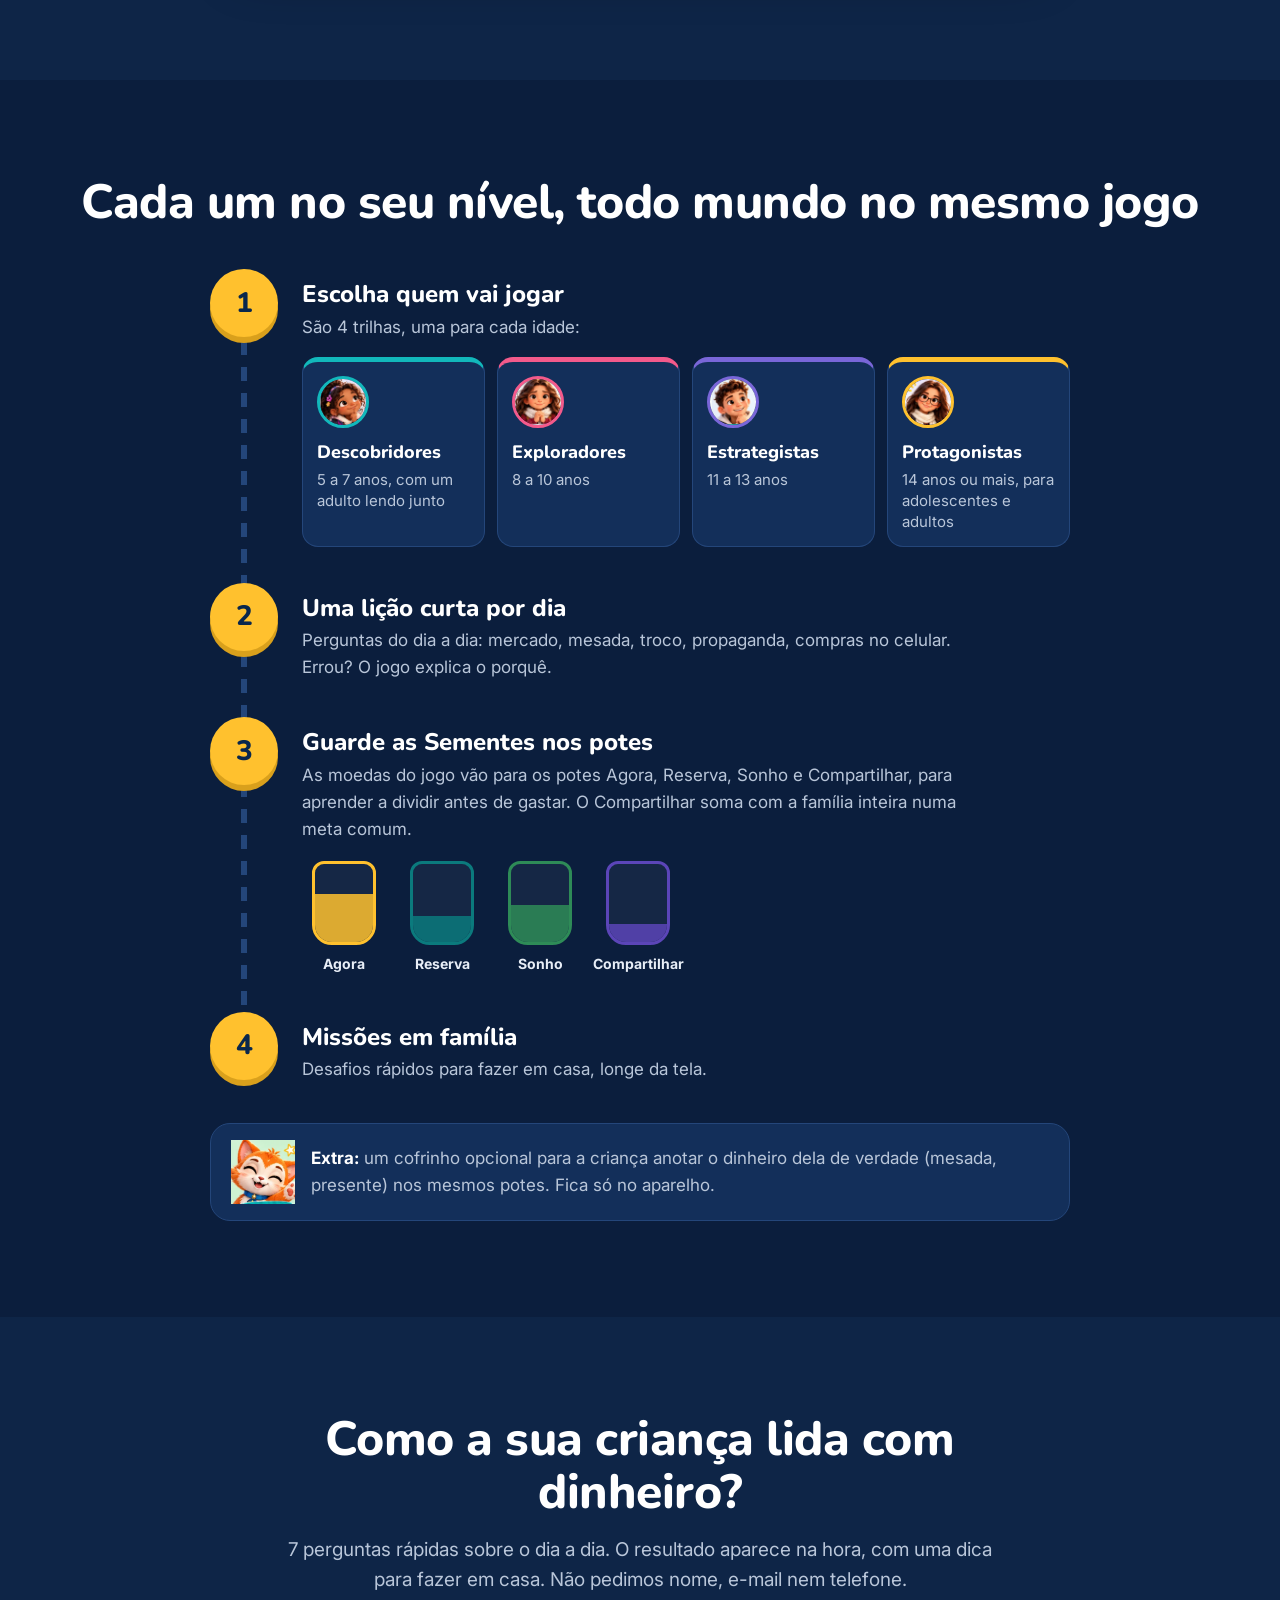
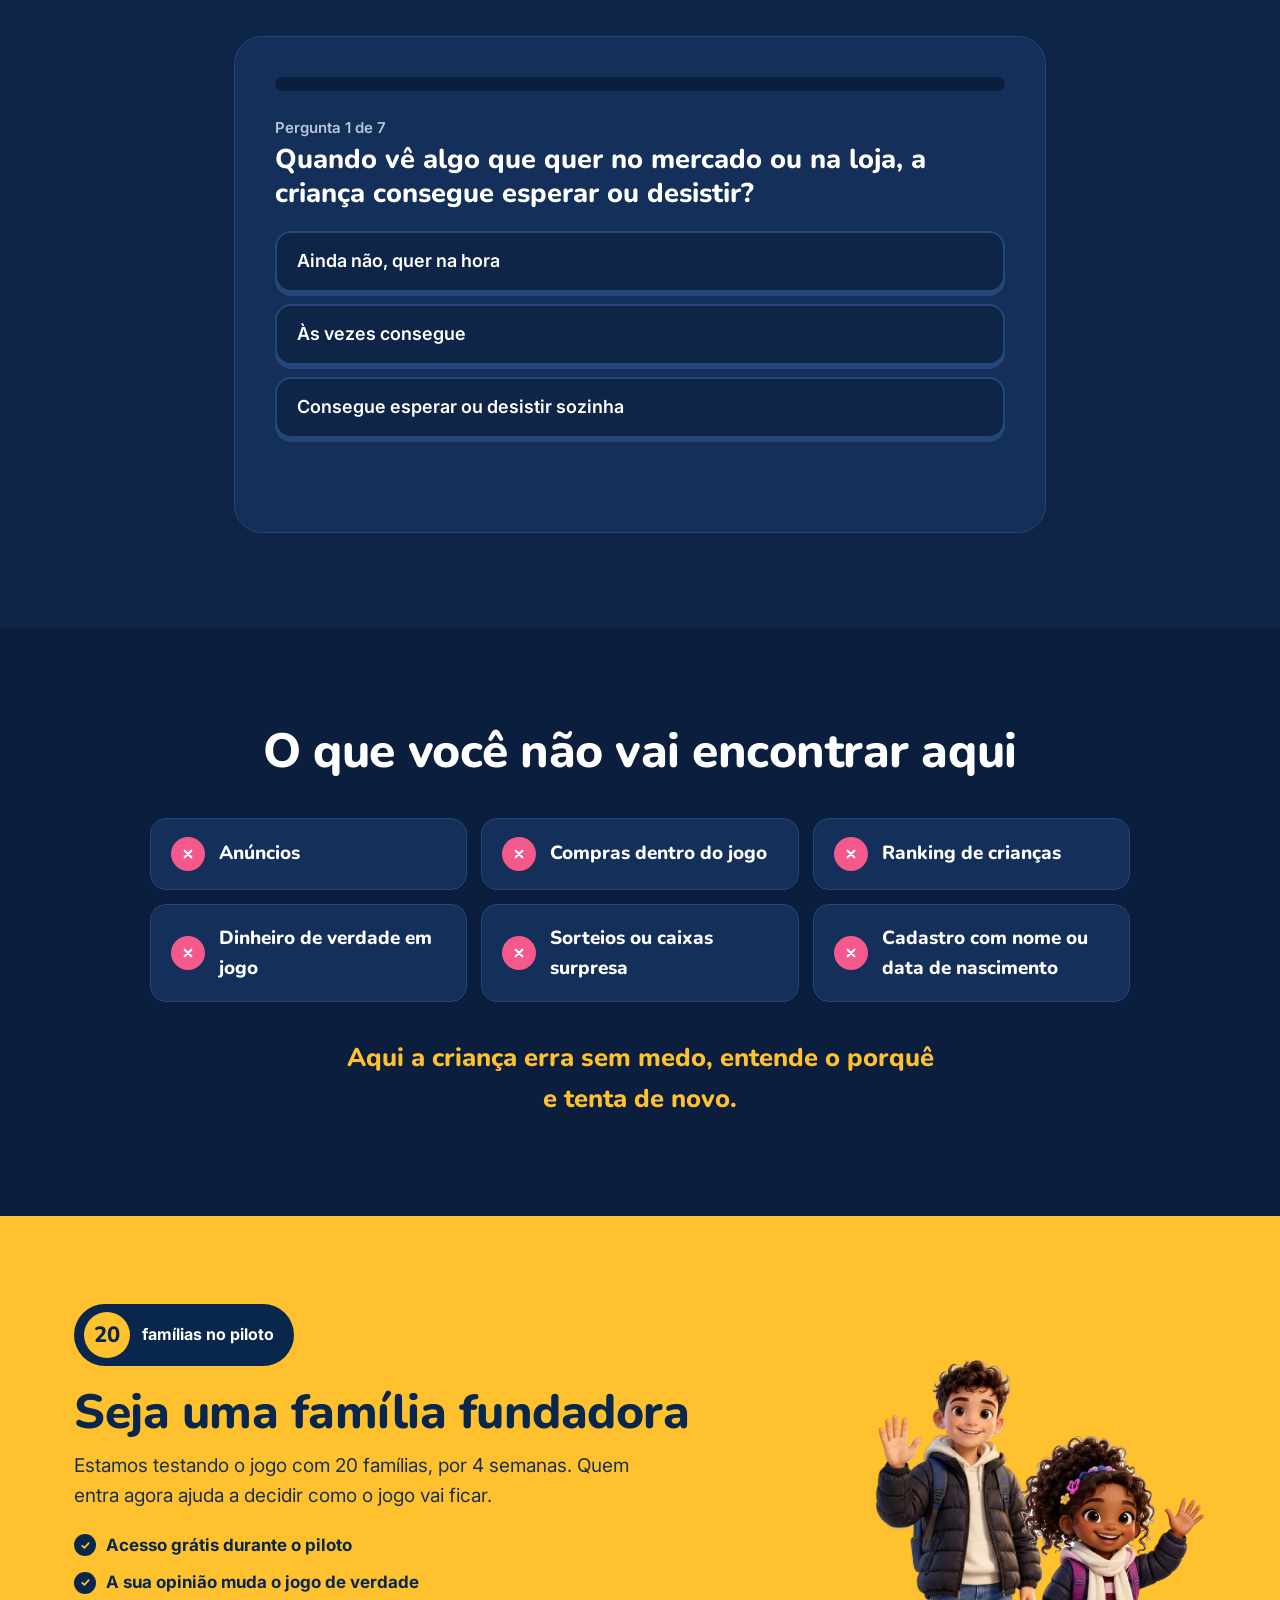
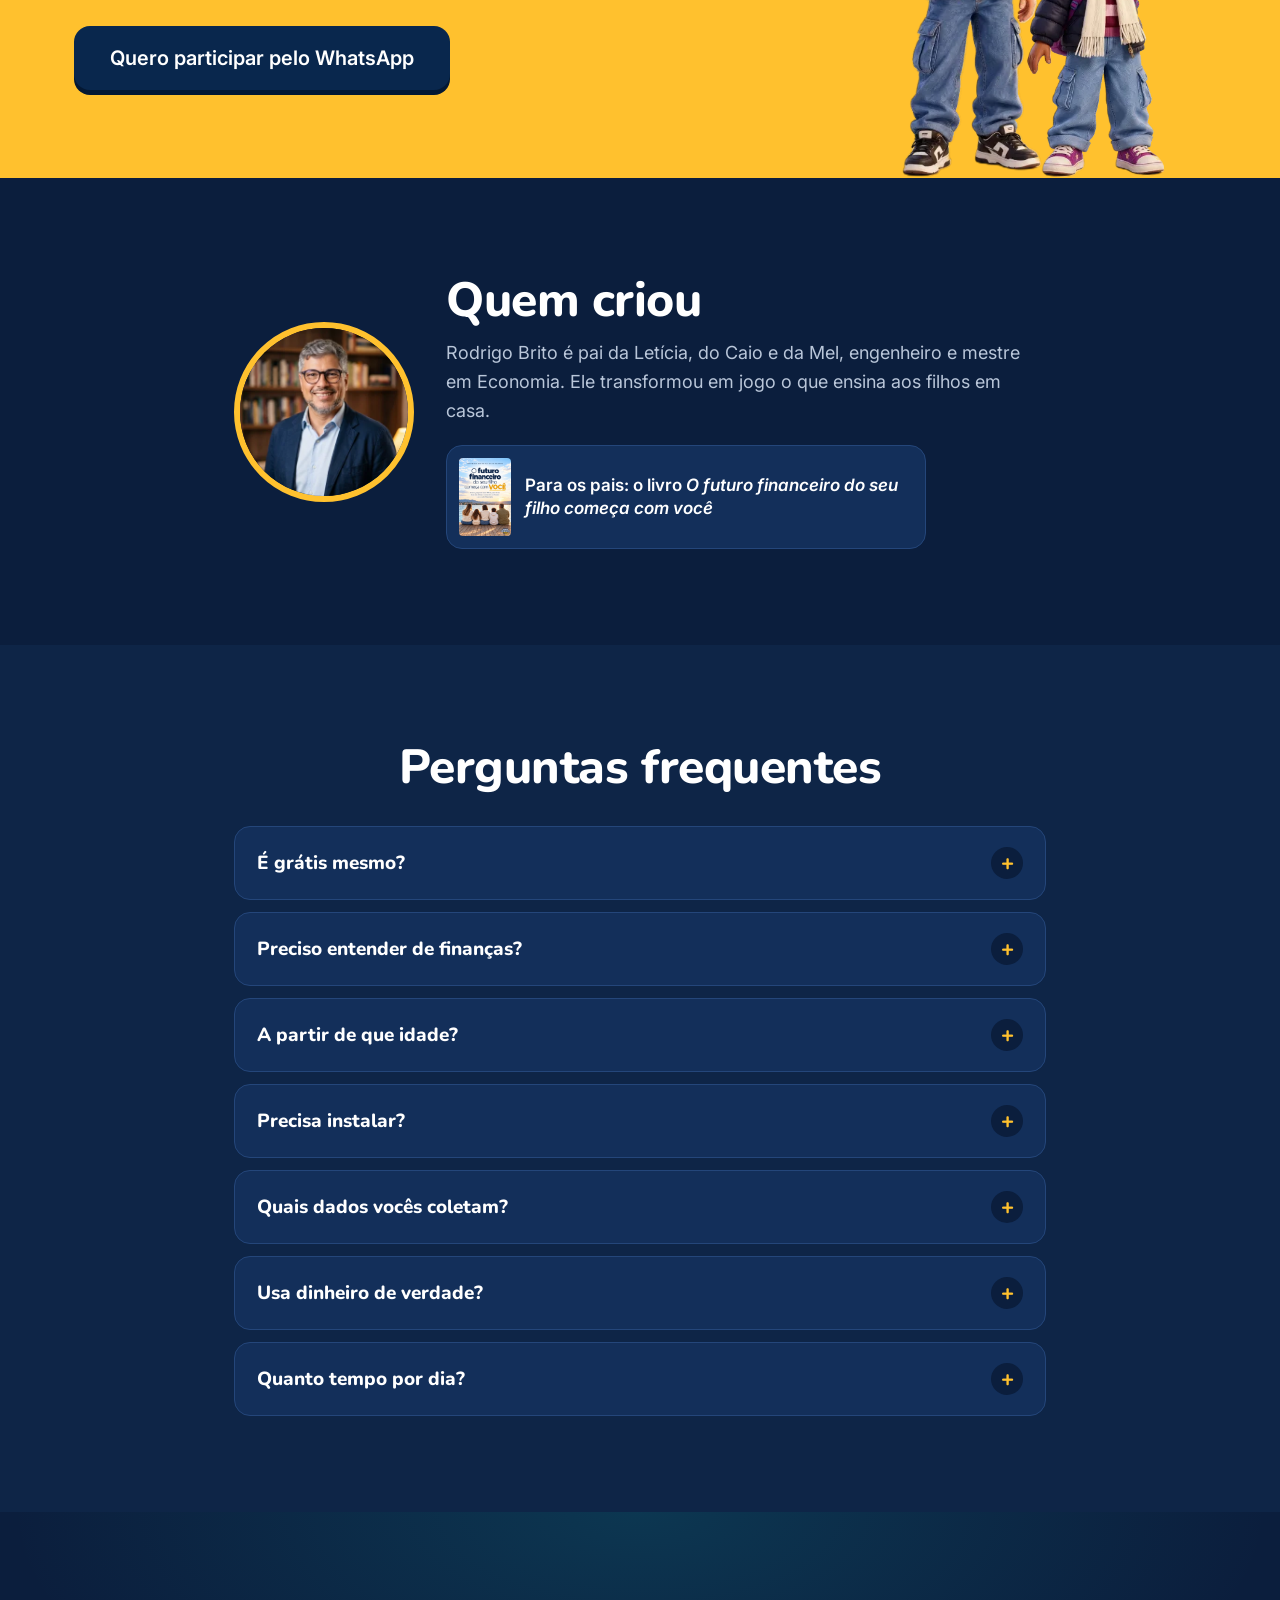
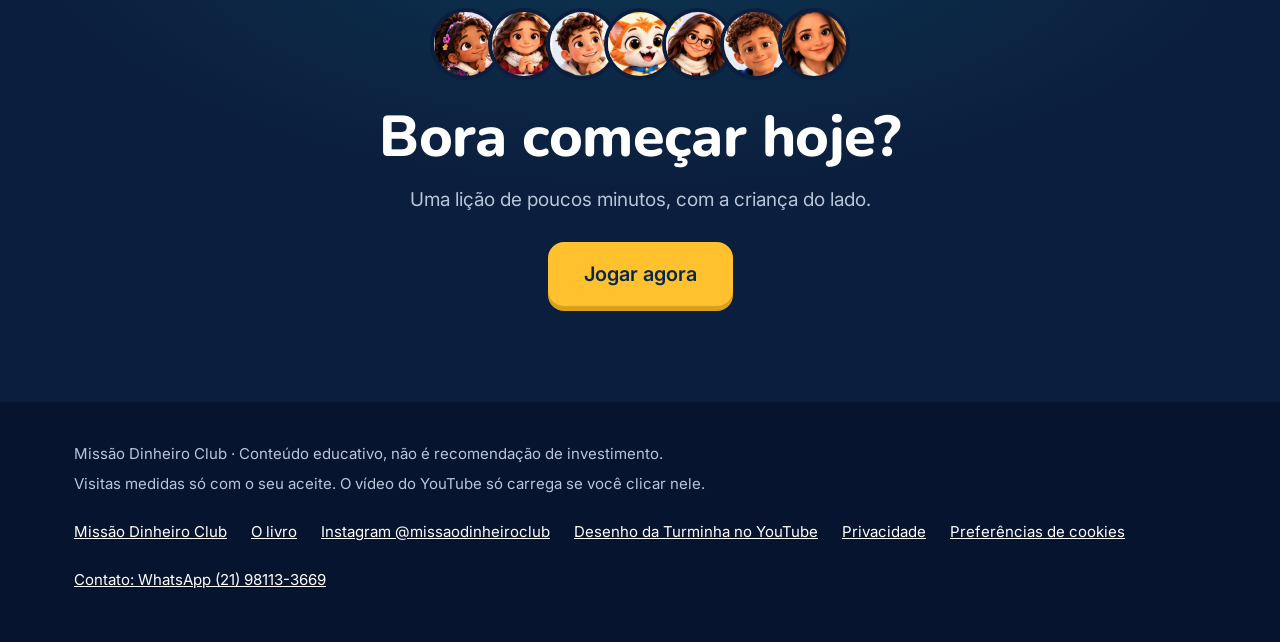
==== commit aba8254d: "Medição GA4 com aviso de cookies (LGPD) e página de privacidade Co-Authored-By: Claude Opus 5.5 <nor" ====
--- a/jogo/index.html
+++ b/jogo/index.html
@@ -20,6 +20,7 @@
 <link rel="preconnect" href="https://fonts.gstatic.com" crossorigin>
 <link href="https://fonts.googleapis.com/css2?family=Inter:wght@400;500;600&amp;family=Nunito:wght@700;800&amp;display=swap" rel="stylesheet">
 <link rel="stylesheet" href="styles.css">
+<script src="../medicao.js"></script>
 </head>
 <body>
 <a href="#conteudo" class="pular">Pular para o conteúdo</a>
@@ -291,7 +292,7 @@
       <details class="faq"><summary>Preciso entender de finanças?</summary><p>Não. A trilha Protagonistas, a partir de 14 anos, serve também para adultos, e vocês aprendem juntos.</p></details>
       <details class="faq"><summary>A partir de que idade?</summary><p>A partir de 5 anos. Na faixa de 5 a 7, um adulto lê junto com a criança.</p></details>
       <details class="faq"><summary>Precisa instalar?</summary><p>Não. Abre no navegador do celular ou do computador. Se quiser, dá para adicionar à tela inicial como um aplicativo.</p></details>
-      <details class="faq"><summary>Quais dados vocês coletam?</summary><p>Nenhum nome, e-mail ou telefone. O jogo cria um código anônimo e envia só dados de uso, como lições feitas. Dá para desligar o envio no rodapé do jogo.</p></details>
+      <details class="faq"><summary>Quais dados vocês coletam?</summary><p>Nenhum nome, e-mail ou telefone. Se você aceitar no aviso de cookies, o Google Analytics mede as visitas a esta página, sem anúncios. O jogo cria um código anônimo e envia só dados de uso, como lições feitas. Dá para desligar o envio no rodapé do jogo.</p></details>
       <details class="faq"><summary>Usa dinheiro de verdade?</summary><p>Não. O jogo usa Sementes, uma moeda que não se compra. O cofrinho opcional só anota o que a criança tem; não movimenta dinheiro.</p></details>
       <details class="faq"><summary>Quanto tempo por dia?</summary><p>Uma lição leva poucos minutos.</p></details>
     </div>
@@ -321,12 +322,14 @@
 <footer class="rodape">
   <div class="faixa rodape-in">
     <p>Missão Dinheiro Club · Conteúdo educativo, não é recomendação de investimento.</p>
-    <p>Esta página não coleta dados. O vídeo do YouTube só carrega se você clicar nele.</p>
+    <p>Visitas medidas só com o seu aceite. O vídeo do YouTube só carrega se você clicar nele.</p>
     <nav aria-label="Rodapé">
       <a href="../">Missão Dinheiro Club</a>
       <a href="../livro/">O livro</a>
       <a href="https://www.instagram.com/missaodinheiroclub/" target="_blank" rel="noopener">Instagram @missaodinheiroclub</a>
       <a href="https://www.youtube.com/channel/UC_r9yEVi3Tl_Zd3OXeg3oZQ" target="_blank" rel="noopener">Desenho da Turminha no YouTube</a>
+      <a href="../privacidade/">Privacidade</a>
+      <a href="#cookies" data-cookies>Preferências de cookies</a>
       <a href="https://wa.me/5521981133669" target="_blank" rel="noopener">Contato: WhatsApp (21) 98113-3669</a>
     </nav>
   </div>
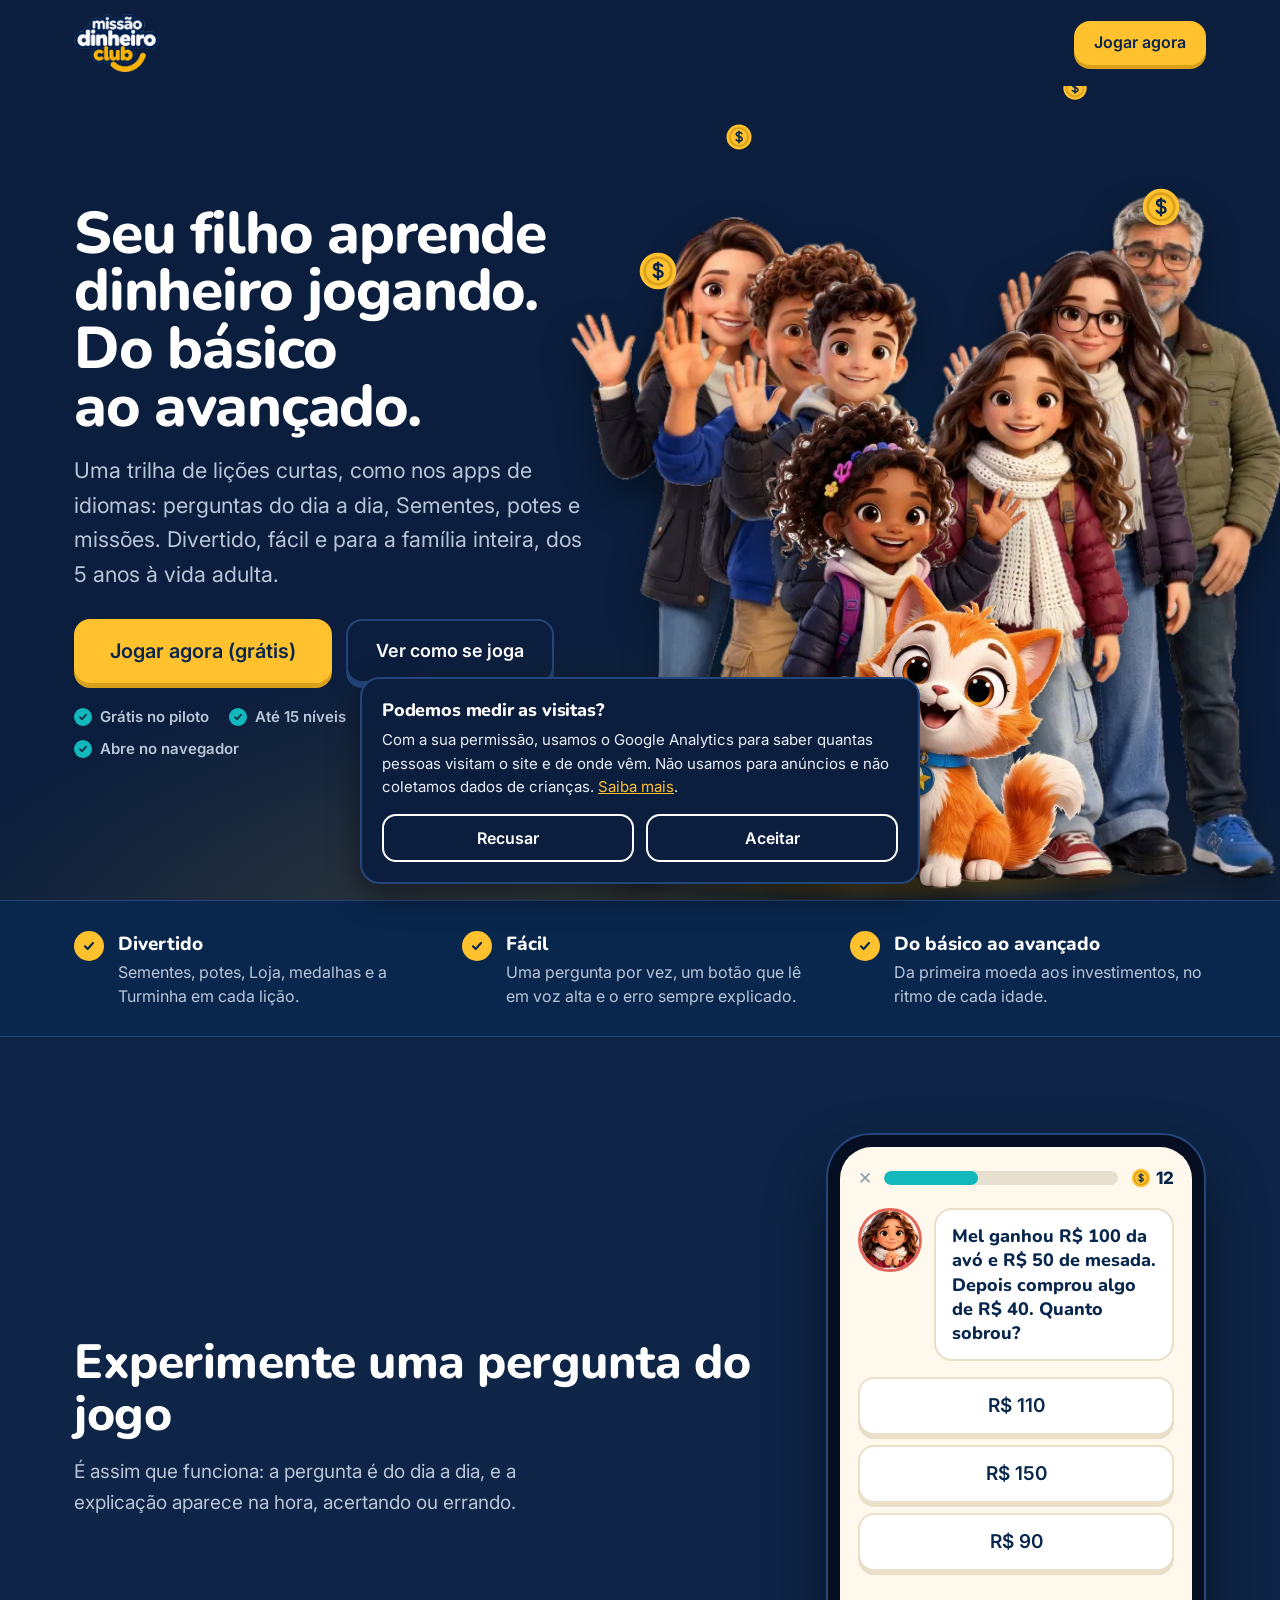
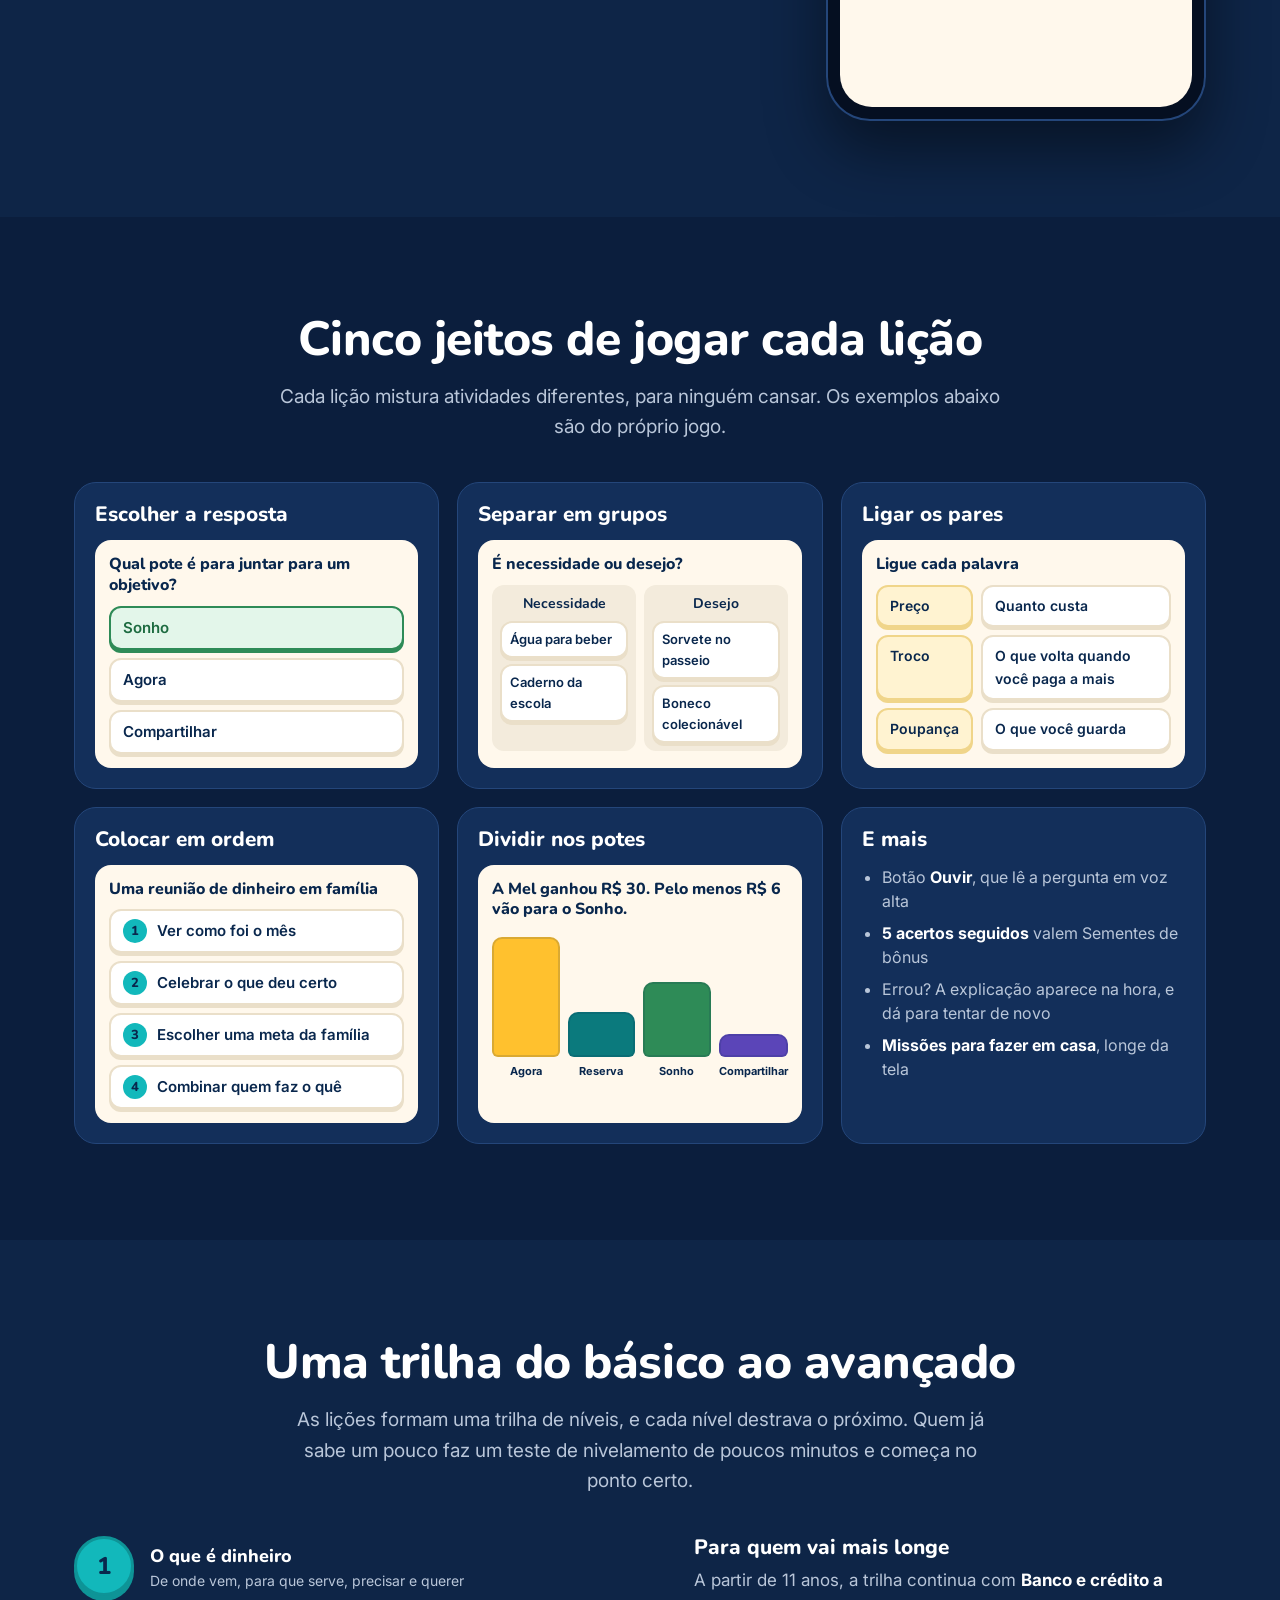
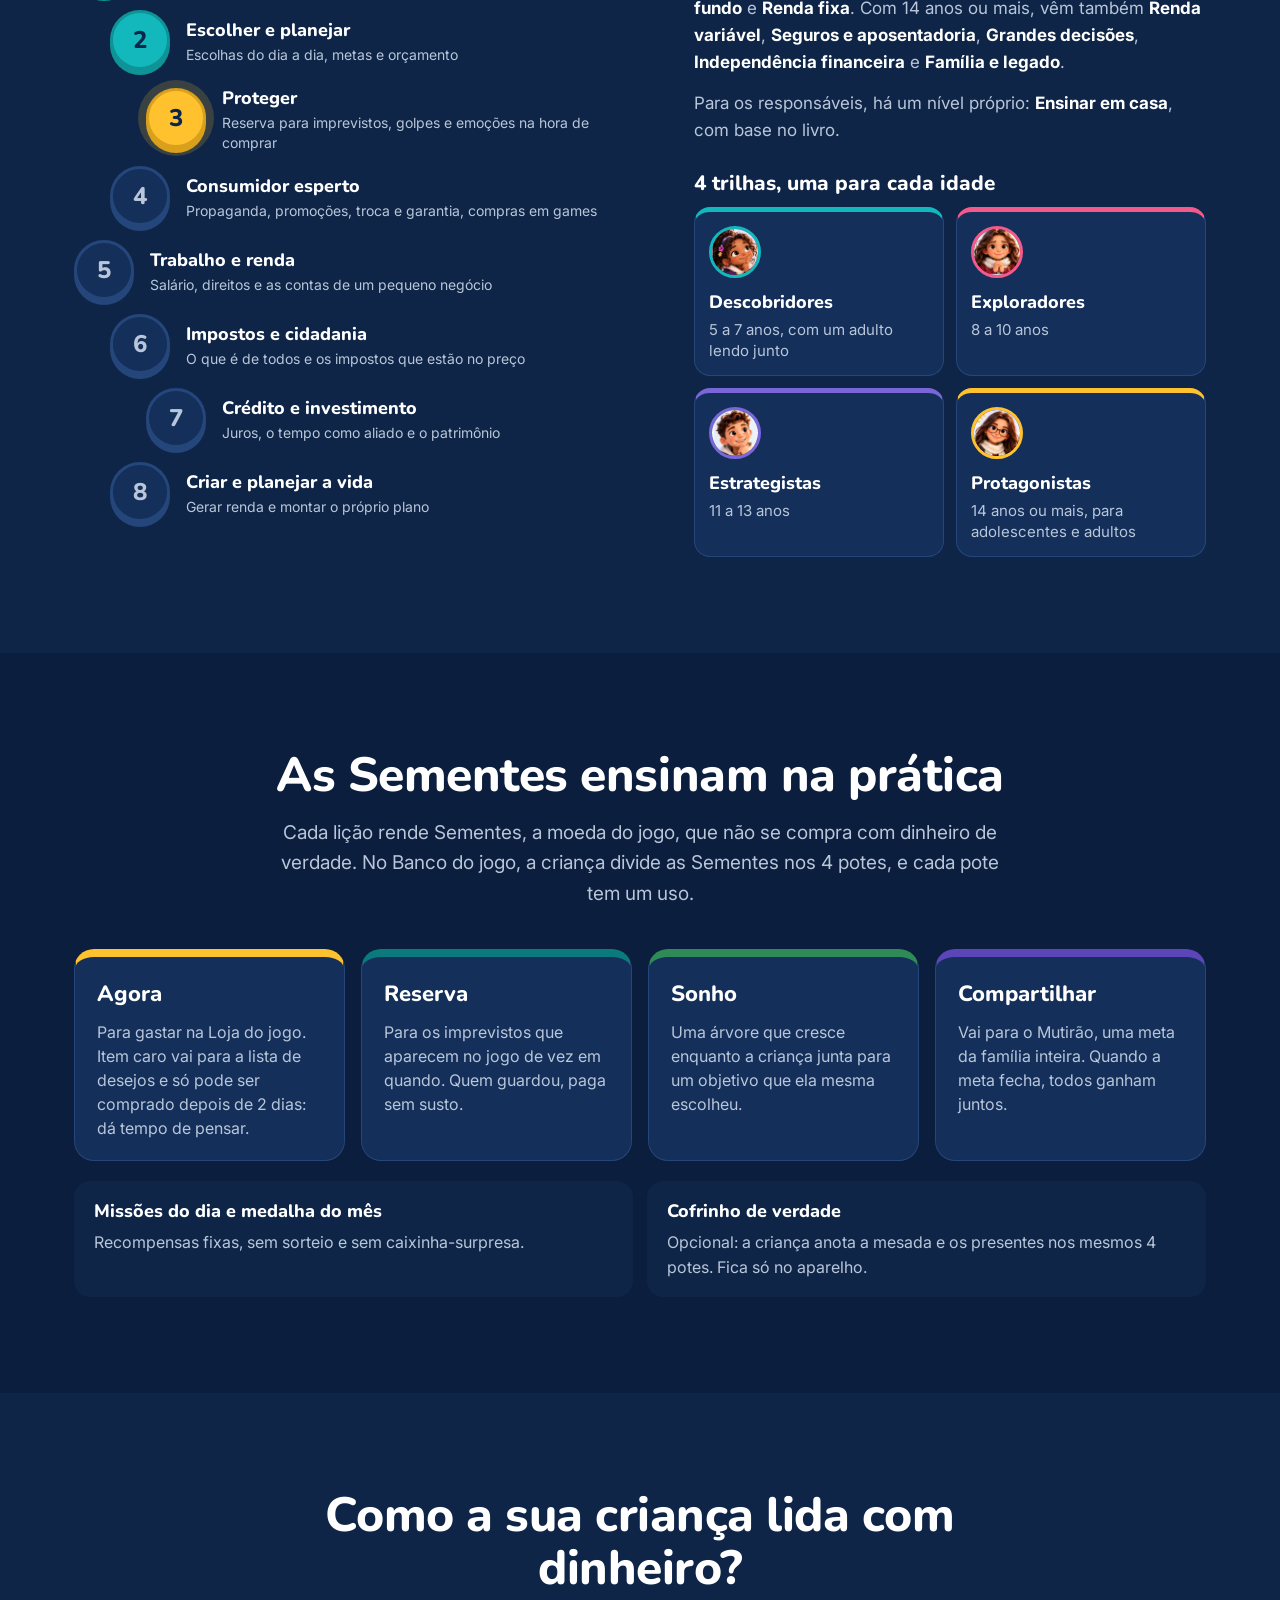
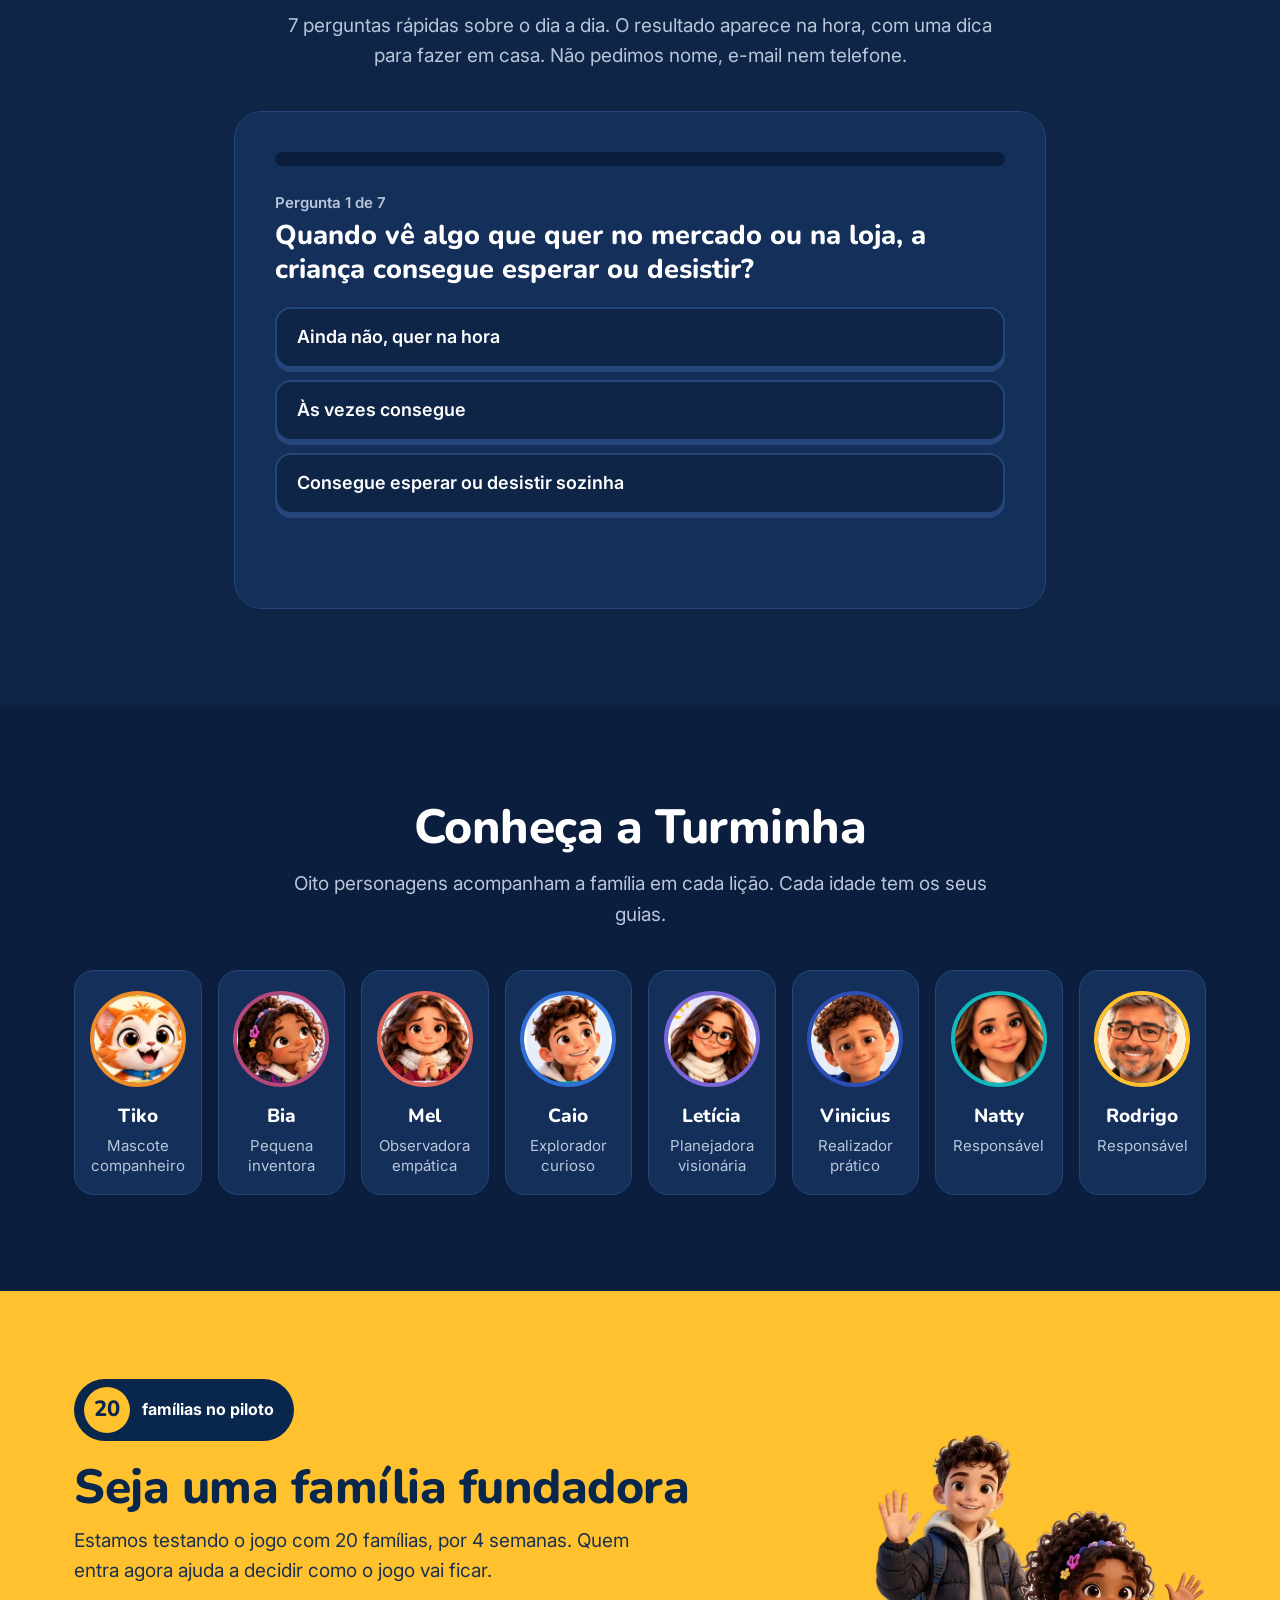
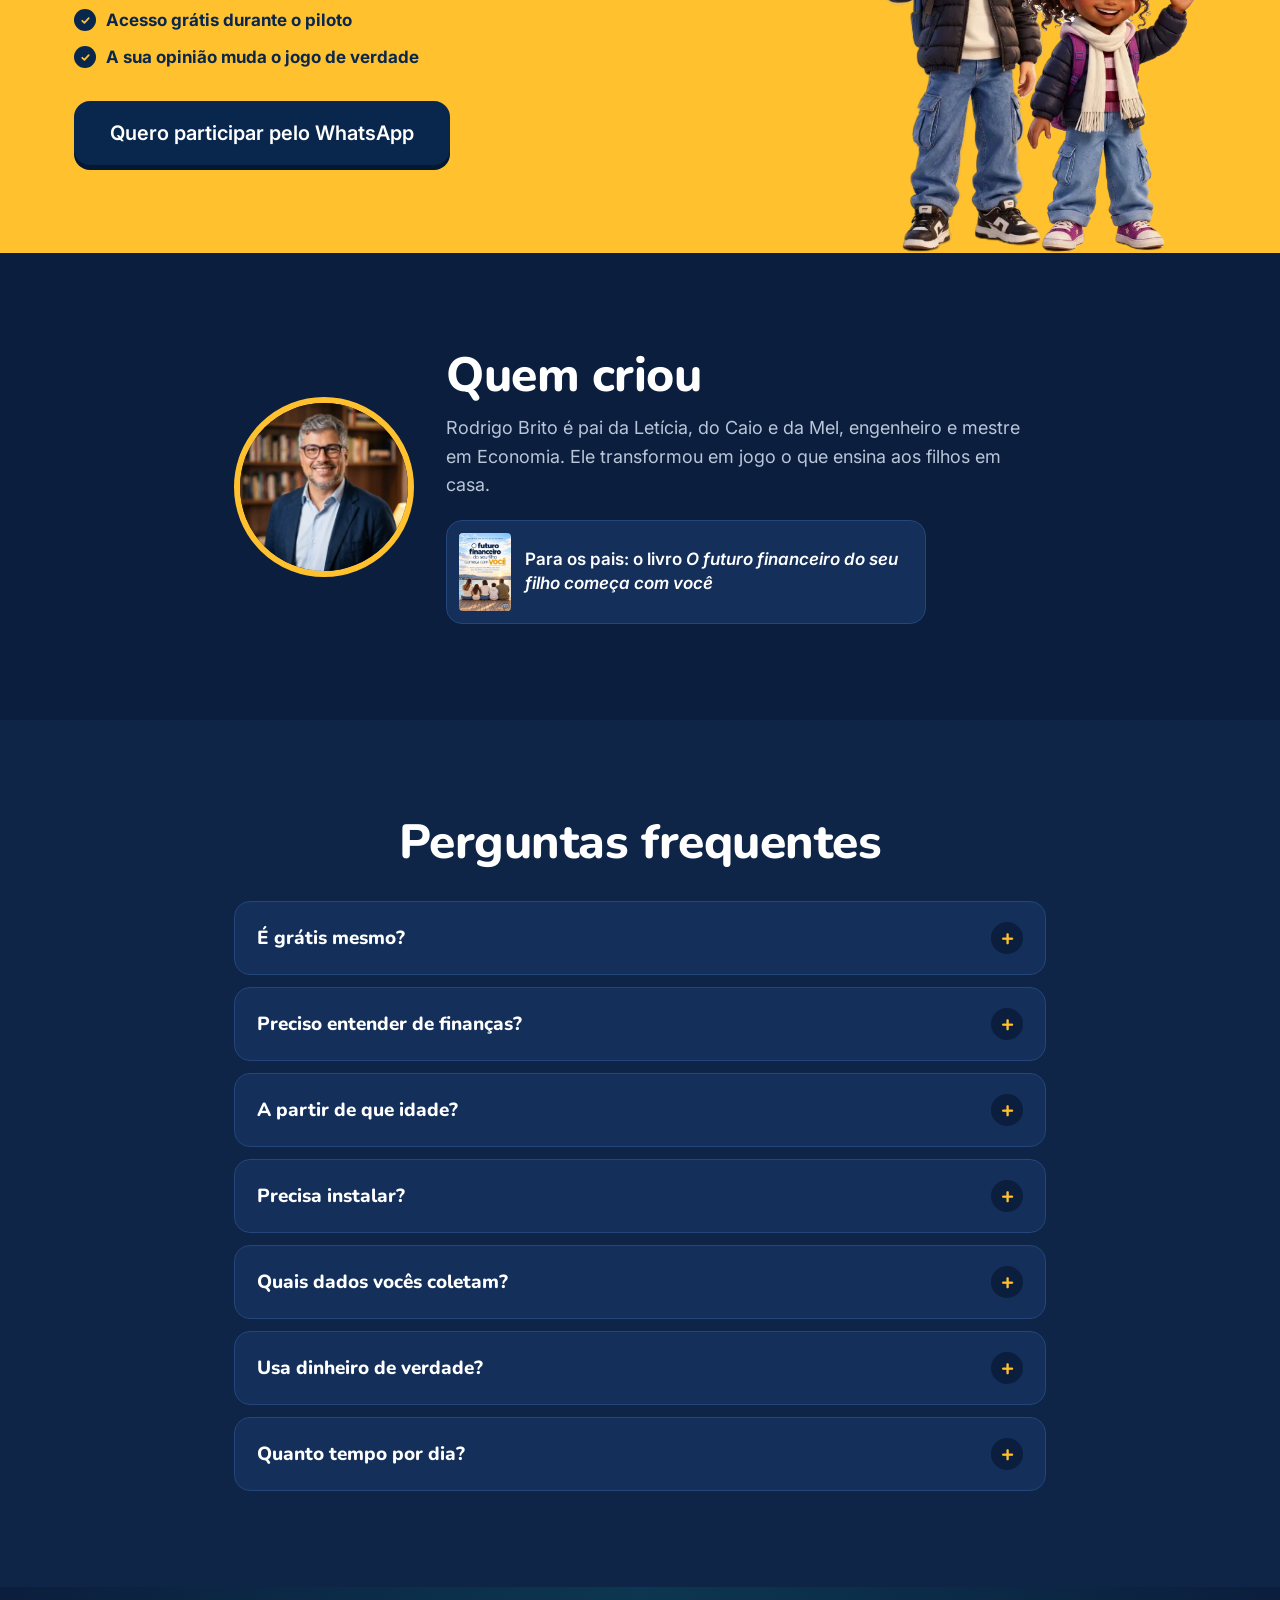
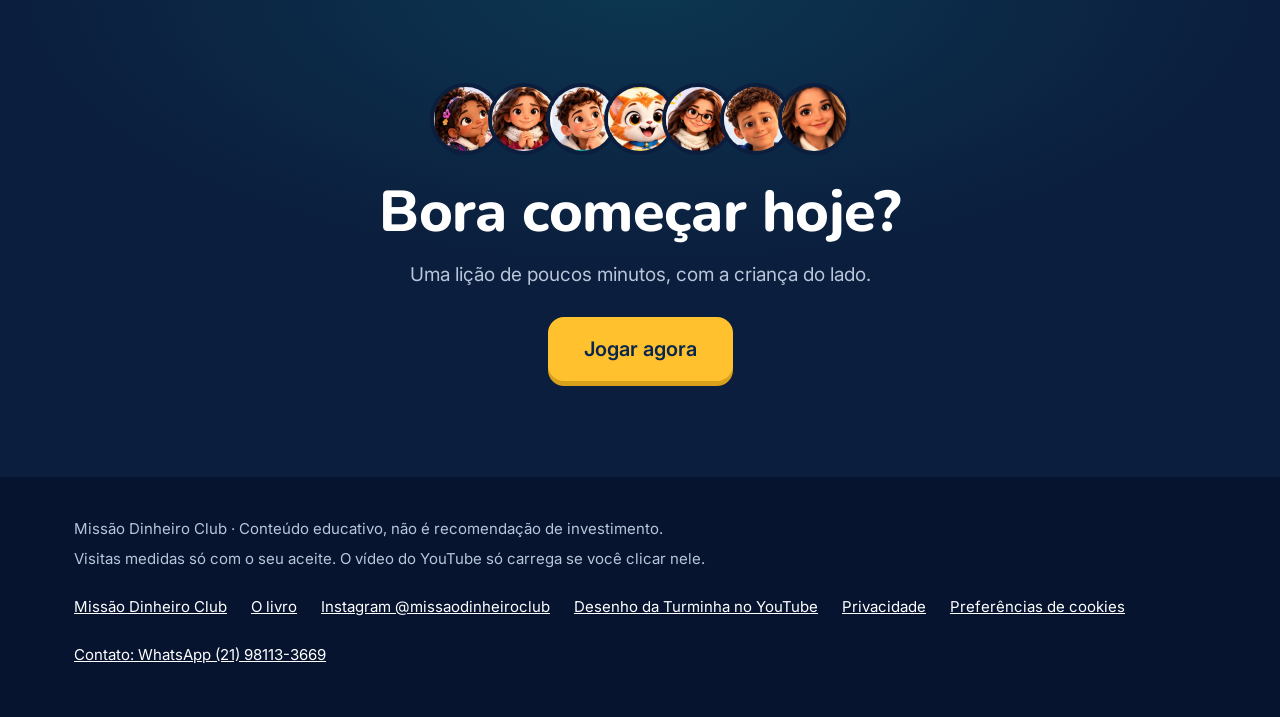
==== commit 8d908b4c: "Casa falando com os pais e página do jogo com o aprender jogando Co-Authored-By: Claude Opus 5.5 <no" ====
--- a/jogo/index.html
+++ b/jogo/index.html
@@ -43,17 +43,17 @@
 <section class="hero">
   <div class="faixa hero-in">
     <div class="hero-texto">
-      <h1>Seu filho aprende a lidar com dinheiro. Jogando com você.</h1>
-      <p class="hero-sub">O jogo de educação financeira da família inteira: uma lição de poucos minutos por dia, dos 5 anos à vida adulta.</p>
+      <h1>Seu filho aprende dinheiro jogando. Do básico ao avançado.</h1>
+      <p class="hero-sub">Uma trilha de lições curtas, como nos apps de idiomas: perguntas do dia a dia, Sementes, potes e missões. Divertido, fácil e para a família inteira, dos 5 anos à vida adulta.</p>
       <div class="hero-botoes">
         <a href="#" data-jogo class="btn btn-grande">Jogar agora (grátis)</a>
-        <a href="#teste" class="btn btn-fantasma">Fazer o teste para pais</a>
+        <a href="#dinamicas" class="btn btn-fantasma">Ver como se joga</a>
       </div>
       <ul class="selos" aria-label="O que o jogo tem">
-        <li>5 anos à vida adulta</li>
-        <li>4 trilhas por idade</li>
-        <li>Lições de poucos minutos</li>
         <li>Grátis no piloto</li>
+        <li>Até 15 níveis</li>
+        <li>5 tipos de atividade</li>
+        <li>Abre no navegador</li>
       </ul>
     </div>
     <div class="palco" aria-hidden="true">
@@ -76,13 +76,13 @@
   </div>
 </section>
 
-<!-- Faixa: por que é diferente -->
+<!-- 2. Faixa: por que é diferente -->
 <section class="diferente" aria-label="Por que é diferente">
   <div class="faixa">
     <ul class="dif-lista">
-      <li><strong>O adulto joga junto</strong><span>Não é só acompanhar: a família inteira tem trilha.</span></li>
-      <li><strong>Cada um no seu nível</strong><span>Da criança de 5 anos ao adulto, no mesmo jogo.</span></li>
-      <li><strong>Errou? O jogo explica o porquê</strong><span>Erro vira aprendizado, sem bronca e sem ranking.</span></li>
+      <li><strong>Divertido</strong><span>Sementes, potes, Loja, medalhas e a Turminha em cada lição.</span></li>
+      <li><strong>Fácil</strong><span>Uma pergunta por vez, um botão que lê em voz alta e o erro sempre explicado.</span></li>
+      <li><strong>Do básico ao avançado</strong><span>Da primeira moeda aos investimentos, no ritmo de cada idade.</span></li>
     </ul>
   </div>
 </section>
@@ -116,7 +116,154 @@
   </div>
 </section>
 
-<!-- 2. Conheça a turma -->
+<!-- 4. Cinco jeitos de jogar -->
+<section class="secao" id="dinamicas">
+  <div class="faixa">
+    <h2 class="centro">Cinco jeitos de jogar cada lição</h2>
+    <p class="intro centro">Cada lição mistura atividades diferentes, para ninguém cansar. Os exemplos abaixo são do próprio jogo.</p>
+    <div class="jeitos">
+      <article class="jeito">
+        <h3>Escolher a resposta</h3>
+        <div class="mini">
+          <p class="mini-q">Qual pote é para juntar para um objetivo?</p>
+          <div class="mini-ops"><span class="ok">Sonho</span><span>Agora</span><span>Compartilhar</span></div>
+        </div>
+      </article>
+      <article class="jeito">
+        <h3>Separar em grupos</h3>
+        <div class="mini">
+          <p class="mini-q">É necessidade ou desejo?</p>
+          <div class="mini-grupos">
+            <div><b>Necessidade</b><span>Água para beber</span><span>Caderno da escola</span></div>
+            <div><b>Desejo</b><span>Sorvete no passeio</span><span>Boneco colecionável</span></div>
+          </div>
+        </div>
+      </article>
+      <article class="jeito">
+        <h3>Ligar os pares</h3>
+        <div class="mini">
+          <p class="mini-q">Ligue cada palavra</p>
+          <div class="mini-pares">
+            <span>Preço</span><span>Quanto custa</span>
+            <span>Troco</span><span>O que volta quando você paga a mais</span>
+            <span>Poupança</span><span>O que você guarda</span>
+          </div>
+        </div>
+      </article>
+      <article class="jeito">
+        <h3>Colocar em ordem</h3>
+        <div class="mini">
+          <p class="mini-q">Uma reunião de dinheiro em família</p>
+          <ol class="mini-ordem"><li>Ver como foi o mês</li><li>Celebrar o que deu certo</li><li>Escolher uma meta da família</li><li>Combinar quem faz o quê</li></ol>
+        </div>
+      </article>
+      <article class="jeito">
+        <h3>Dividir nos potes</h3>
+        <div class="mini">
+          <p class="mini-q">A Mel ganhou R$ 30. Pelo menos R$ 6 vão para o Sonho.</p>
+          <div class="mini-potes">
+            <span style="--c:#FFC12E;--h:80%"><i></i>Agora</span>
+            <span style="--c:#0B7A7D;--h:30%"><i></i>Reserva</span>
+            <span style="--c:#2E8B57;--h:50%"><i></i>Sonho</span>
+            <span style="--c:#5B45B8;--h:15%"><i></i>Compartilhar</span>
+          </div>
+        </div>
+      </article>
+      <article class="jeito jeito-extra">
+        <h3>E mais</h3>
+        <ul>
+          <li>Botão <strong>Ouvir</strong>, que lê a pergunta em voz alta</li>
+          <li><strong>5 acertos seguidos</strong> valem Sementes de bônus</li>
+          <li>Errou? A explicação aparece na hora, e dá para tentar de novo</li>
+          <li><strong>Missões para fazer em casa</strong>, longe da tela</li>
+        </ul>
+      </article>
+    </div>
+  </div>
+</section>
+
+<!-- 5. A trilha: do básico ao avançado -->
+<section class="secao secao-clara" id="como-funciona">
+  <div class="faixa">
+    <h2 class="centro">Uma trilha do básico ao avançado</h2>
+    <p class="intro centro">As lições formam uma trilha de níveis, e cada nível destrava o próximo. Quem já sabe um pouco faz um teste de nivelamento de poucos minutos e começa no ponto certo.</p>
+    <div class="trilha-jogo">
+      <ol class="niveis">
+        <li class="feito"><span>1</span><div><strong>O que é dinheiro</strong><em>De onde vem, para que serve, precisar e querer</em></div></li>
+        <li class="feito"><span>2</span><div><strong>Escolher e planejar</strong><em>Escolhas do dia a dia, metas e orçamento</em></div></li>
+        <li class="agora"><span>3</span><div><strong>Proteger</strong><em>Reserva para imprevistos, golpes e emoções na hora de comprar</em></div></li>
+        <li><span>4</span><div><strong>Consumidor esperto</strong><em>Propaganda, promoções, troca e garantia, compras em games</em></div></li>
+        <li><span>5</span><div><strong>Trabalho e renda</strong><em>Salário, direitos e as contas de um pequeno negócio</em></div></li>
+        <li><span>6</span><div><strong>Impostos e cidadania</strong><em>O que é de todos e os impostos que estão no preço</em></div></li>
+        <li><span>7</span><div><strong>Crédito e investimento</strong><em>Juros, o tempo como aliado e o patrimônio</em></div></li>
+        <li><span>8</span><div><strong>Criar e planejar a vida</strong><em>Gerar renda e montar o próprio plano</em></div></li>
+      </ol>
+      <div class="trilha-mais">
+        <h3>Para quem vai mais longe</h3>
+        <p>A partir de 11 anos, a trilha continua com <strong>Banco e crédito a fundo</strong> e <strong>Renda fixa</strong>. Com 14 anos ou mais, vêm também <strong>Renda variável</strong>, <strong>Seguros e aposentadoria</strong>, <strong>Grandes decisões</strong>, <strong>Independência financeira</strong> e <strong>Família e legado</strong>.</p>
+        <p>Para os responsáveis, há um nível próprio: <strong>Ensinar em casa</strong>, com base no livro.</p>
+        <h3>4 trilhas, uma para cada idade</h3>
+        <ul class="trilhas">
+          <li style="--c:#12B8BB"><img src="assets/bia-idle.webp" width="192" height="192" alt="" loading="lazy" decoding="async"><strong>Descobridores</strong><span>5 a 7 anos, com um adulto lendo junto</span></li>
+          <li style="--c:#F35A8B"><img src="assets/mel-idle.webp" width="192" height="192" alt="" loading="lazy" decoding="async"><strong>Exploradores</strong><span>8 a 10 anos</span></li>
+          <li style="--c:#7966D8"><img src="assets/caio-idle.webp" width="192" height="192" alt="" loading="lazy" decoding="async"><strong>Estrategistas</strong><span>11 a 13 anos</span></li>
+          <li style="--c:#FFC12E"><img src="assets/leticia-idle.webp" width="192" height="192" alt="" loading="lazy" decoding="async"><strong>Protagonistas</strong><span>14 anos ou mais, para adolescentes e adultos</span></li>
+        </ul>
+      </div>
+    </div>
+  </div>
+</section>
+
+<!-- 6. O dinheiro do jogo ensina na prática -->
+<section class="secao" id="sementes">
+  <div class="faixa">
+    <h2 class="centro">As Sementes ensinam na prática</h2>
+    <p class="intro centro">Cada lição rende Sementes, a moeda do jogo, que não se compra com dinheiro de verdade. No Banco do jogo, a criança divide as Sementes nos 4 potes, e cada pote tem um uso.</p>
+    <div class="banco">
+      <div class="banco-pote" style="--c:#FFC12E"><strong>Agora</strong><p>Para gastar na Loja do jogo. Item caro vai para a lista de desejos e só pode ser comprado depois de 2 dias: dá tempo de pensar.</p></div>
+      <div class="banco-pote" style="--c:#0B7A7D"><strong>Reserva</strong><p>Para os imprevistos que aparecem no jogo de vez em quando. Quem guardou, paga sem susto.</p></div>
+      <div class="banco-pote" style="--c:#2E8B57"><strong>Sonho</strong><p>Uma árvore que cresce enquanto a criança junta para um objetivo que ela mesma escolheu.</p></div>
+      <div class="banco-pote" style="--c:#5B45B8"><strong>Compartilhar</strong><p>Vai para o Mutirão, uma meta da família inteira. Quando a meta fecha, todos ganham juntos.</p></div>
+    </div>
+    <ul class="banco-extras">
+      <li><strong>Missões do dia e medalha do mês</strong><span>Recompensas fixas, sem sorteio e sem caixinha-surpresa.</span></li>
+      <li><strong>Cofrinho de verdade</strong><span>Opcional: a criança anota a mesada e os presentes nos mesmos 4 potes. Fica só no aparelho.</span></li>
+    </ul>
+  </div>
+</section>
+
+<!-- 7. Teste para os pais -->
+<section class="secao secao-clara" id="teste">
+  <div class="faixa faixa-estreita">
+    <h2 class="centro">Como a sua criança lida com dinheiro?</h2>
+    <p class="intro centro">7 perguntas rápidas sobre o dia a dia. O resultado aparece na hora, com uma dica para fazer em casa. Não pedimos nome, e-mail nem telefone.</p>
+
+    <div class="teste" id="teste-caixa">
+      <div class="teste-barra" aria-hidden="true"><span id="teste-progresso"></span></div>
+      <form id="teste-form" novalidate>
+        <fieldset id="teste-pergunta">
+          <legend><span class="teste-n" id="teste-n"></span><span id="teste-q"></span></legend>
+          <div class="teste-opcoes" id="teste-opcoes"></div>
+        </fieldset>
+        <div class="teste-nav">
+          <button type="button" class="btn-link" id="teste-voltar" hidden>Voltar</button>
+        </div>
+      </form>
+      <div class="teste-resultado" id="teste-resultado" hidden tabindex="-1">
+        <img src="assets/tiko-lupa.webp" width="343" height="235" alt="" loading="lazy" decoding="async">
+        <p class="teste-rotulo">O perfil da sua criança hoje</p>
+        <h3 id="res-nome"></h3>
+        <p id="res-texto"></p>
+        <div class="dica"><strong>Para fazer em casa esta semana</strong><p id="res-dica"></p></div>
+        <a href="#" data-jogo class="btn btn-grande">Jogar junto agora</a>
+        <button type="button" class="btn-link" id="teste-refazer">Refazer o teste</button>
+        <p class="nota">O teste roda só no seu aparelho. Nada é enviado nem guardado.</p>
+      </div>
+    </div>
+  </div>
+</section>
+
+<!-- 8. Conheça a turma -->
 <section class="secao" id="turma">
   <div class="faixa">
     <h2 class="centro">Conheça a Turminha</h2>
@@ -134,120 +281,7 @@
   </div>
 </section>
 
-<!-- 2b. Episódio 1 da turma (YouTube sem cookies, só carrega ao clicar) -->
-<section class="secao secao-clara" id="episodio">
-  <div class="faixa faixa-estreita">
-    <h2 class="centro">Assista ao primeiro episódio da Turminha</h2>
-    <p class="intro centro">O Mistério das 12 Moedas: um desenho de 4 minutos para ver com as crianças.</p>
-    <div class="video" id="video" data-id="iwIQv-9KKnE">
-      <button type="button" class="video-capa" id="video-play" aria-label="Assistir ao episódio O Mistério das 12 Moedas">
-        <img src="assets/tiko-lupa.webp" width="343" height="235" alt="" loading="lazy" decoding="async">
-        <span class="video-titulo">O Mistério das 12 Moedas</span>
-        <span class="video-play" aria-hidden="true"></span>
-      </button>
-    </div>
-    <p class="video-nota centro">O vídeo abre pelo YouTube no modo sem cookies, só depois do clique.</p>
-  </div>
-</section>
-
-<!-- 4. Como funciona: desenhado como a trilha do jogo -->
-<section class="secao" id="como-funciona">
-  <div class="faixa">
-    <h2 class="centro">Cada um no seu nível, todo mundo no mesmo jogo</h2>
-    <ol class="trilha">
-      <li class="no">
-        <span class="bola">1</span>
-        <div class="no-txt">
-          <h3>Escolha quem vai jogar</h3>
-          <p>São 4 trilhas, uma para cada idade:</p>
-          <ul class="trilhas">
-            <li style="--c:#12B8BB"><img src="assets/bia-idle.webp" width="192" height="192" alt="" loading="lazy" decoding="async"><strong>Descobridores</strong><span>5 a 7 anos, com um adulto lendo junto</span></li>
-            <li style="--c:#F35A8B"><img src="assets/mel-idle.webp" width="192" height="192" alt="" loading="lazy" decoding="async"><strong>Exploradores</strong><span>8 a 10 anos</span></li>
-            <li style="--c:#7966D8"><img src="assets/caio-idle.webp" width="192" height="192" alt="" loading="lazy" decoding="async"><strong>Estrategistas</strong><span>11 a 13 anos</span></li>
-            <li style="--c:#FFC12E"><img src="assets/leticia-idle.webp" width="192" height="192" alt="" loading="lazy" decoding="async"><strong>Protagonistas</strong><span>14 anos ou mais, para adolescentes e adultos</span></li>
-          </ul>
-        </div>
-      </li>
-      <li class="no">
-        <span class="bola">2</span>
-        <div class="no-txt">
-          <h3>Uma lição curta por dia</h3>
-          <p>Perguntas do dia a dia: mercado, mesada, troco, propaganda, compras no celular. Errou? O jogo explica o porquê.</p>
-        </div>
-      </li>
-      <li class="no">
-        <span class="bola">3</span>
-        <div class="no-txt">
-          <h3>Guarde as Sementes nos potes</h3>
-          <p>As moedas do jogo vão para os potes Agora, Reserva, Sonho e Compartilhar, para aprender a dividir antes de gastar. O Compartilhar soma com a família inteira numa meta comum.</p>
-          <div class="potes" aria-hidden="true">
-            <div class="pote" style="--c:#FFC12E;--n:62%"><i></i><b>Agora</b></div>
-            <div class="pote" style="--c:#0B7A7D;--n:34%"><i></i><b>Reserva</b></div>
-            <div class="pote" style="--c:#2E8B57;--n:48%"><i></i><b>Sonho</b></div>
-            <div class="pote" style="--c:#5B45B8;--n:24%"><i></i><b>Compartilhar</b></div>
-          </div>
-        </div>
-      </li>
-      <li class="no">
-        <span class="bola">4</span>
-        <div class="no-txt">
-          <h3>Missões em família</h3>
-          <p>Desafios rápidos para fazer em casa, longe da tela.</p>
-        </div>
-      </li>
-    </ol>
-    <p class="extra"><img src="assets/tiko-cheer.webp" width="192" height="192" alt="" loading="lazy" decoding="async"><span><strong>Extra:</strong> um cofrinho opcional para a criança anotar o dinheiro dela de verdade (mesada, presente) nos mesmos potes. Fica só no aparelho.</span></p>
-  </div>
-</section>
-
-<!-- 5. Teste para os pais -->
-<section class="secao secao-clara" id="teste">
-  <div class="faixa faixa-estreita">
-    <h2 class="centro">Como a sua criança lida com dinheiro?</h2>
-    <p class="intro centro">7 perguntas rápidas sobre o dia a dia. O resultado aparece na hora, com uma dica para fazer em casa. Não pedimos nome, e-mail nem telefone.</p>
-
-    <div class="teste" id="teste-caixa">
-      <div class="teste-barra" aria-hidden="true"><span id="teste-progresso"></span></div>
-      <form id="teste-form" novalidate>
-        <fieldset id="teste-pergunta">
-          <legend><span class="teste-n" id="teste-n"></span><span id="teste-q"></span></legend>
-          <div class="teste-opcoes" id="teste-opcoes"></div>
-        </fieldset>
-        <div class="teste-nav">
-          <button type="button" class="btn-link" id="teste-voltar" hidden>Voltar</button>
-        </div>
-      </form>
-      <div class="teste-resultado" id="teste-resultado" hidden tabindex="-1">
-        <img src="assets/tiko-lupa.webp" width="343" height="235" alt="" loading="lazy" decoding="async">
-        <p class="teste-rotulo">O perfil da sua criança hoje</p>
-        <h3 id="res-nome"></h3>
-        <p id="res-texto"></p>
-        <div class="dica"><strong>Para fazer em casa esta semana</strong><p id="res-dica"></p></div>
-        <a href="#" data-jogo class="btn btn-grande">Jogar junto agora</a>
-        <button type="button" class="btn-link" id="teste-refazer">Refazer o teste</button>
-        <p class="nota">O teste roda só no seu aparelho. Nada é enviado nem guardado.</p>
-      </div>
-    </div>
-  </div>
-</section>
-
-<!-- 6. O que você não vai encontrar -->
-<section class="secao">
-  <div class="faixa">
-    <h2 class="centro">O que você não vai encontrar aqui</h2>
-    <ul class="sem">
-      <li>Anúncios</li>
-      <li>Compras dentro do jogo</li>
-      <li>Ranking de crianças</li>
-      <li>Dinheiro de verdade em jogo</li>
-      <li>Sorteios ou caixas surpresa</li>
-      <li>Cadastro com nome ou data de nascimento</li>
-    </ul>
-    <p class="fecho centro">Aqui a criança erra sem medo, entende o porquê e tenta de novo.</p>
-  </div>
-</section>
-
-<!-- 7. Famílias fundadoras -->
+<!-- 9. Famílias fundadoras -->
 <section class="fundadoras" id="fundadoras">
   <div class="faixa fundadoras-in">
     <div class="fundadoras-txt">
@@ -268,7 +302,7 @@
   </div>
 </section>
 
-<!-- 8. Quem criou -->
+<!-- 10. Quem criou -->
 <section class="secao">
   <div class="faixa faixa-estreita autor">
     <img src="assets/rodrigo-brito.webp" width="360" height="482" alt="Rodrigo Brito" class="autor-foto" loading="lazy" decoding="async">
@@ -283,7 +317,7 @@
   </div>
 </section>
 
-<!-- 9. Perguntas frequentes -->
+<!-- 11. Perguntas frequentes -->
 <section class="secao secao-clara">
   <div class="faixa faixa-estreita">
     <h2 class="centro">Perguntas frequentes</h2>
@@ -299,7 +333,7 @@
   </div>
 </section>
 
-<!-- 10. Fechamento -->
+<!-- 12. Fechamento -->
 <section class="secao fechamento">
   <div class="faixa faixa-estreita">
     <div class="rostos" aria-hidden="true">
--- a/jogo/styles.css
+++ b/jogo/styles.css
@@ -283,3 +283,62 @@
   .selos{display:grid;grid-template-columns:1fr 1fr;gap:8px 12px;text-align:left;font-size:14px}
   .m2,.m4,.m5{top:6%}
 }
+
+/* ===== Cinco jeitos de jogar (mini telas do jogo) ===== */
+.jeitos{display:grid;grid-template-columns:1fr;gap:18px}
+.jeito{background:var(--card);border:1px solid var(--linha);border-radius:22px;padding:20px;display:flex;flex-direction:column;gap:14px}
+.jeito h3{font-size:1.3rem}
+.mini{background:var(--creme);color:var(--azul);border-radius:16px;padding:14px;display:flex;flex-direction:column;gap:10px;flex:1}
+.mini-q{margin:0;font-family:var(--titulo);font-weight:800;font-size:16px;line-height:1.3}
+.mini-ops{display:grid;gap:8px}
+.mini-ops span,.mini-pares span,.mini-grupos span,.mini-ordem li{background:#fff;border:2px solid #EADFC9;border-radius:12px;padding:8px 12px;font-weight:600;font-size:15px;box-shadow:0 3px 0 #EADFC9}
+.mini-ops .ok{background:#E3F6EA;border-color:#2E8B57;box-shadow:0 3px 0 #2E8B57;color:#1D6B40}
+.mini-grupos{display:grid;grid-template-columns:1fr 1fr;gap:8px}
+.mini-grupos div{display:flex;flex-direction:column;gap:6px;background:#F3EBDC;border-radius:12px;padding:8px}
+.mini-grupos b{font-family:var(--titulo);font-size:14px;text-align:center}
+.mini-grupos span{font-size:13px;padding:6px 8px}
+.mini-pares{display:grid;grid-template-columns:auto 1fr;gap:8px;align-items:stretch}
+.mini-pares span:nth-child(odd){background:#FFF3D1;border-color:#F0D58A;box-shadow:0 3px 0 #F0D58A}
+.mini-pares span{font-size:14px}
+.mini-ordem{list-style:none;counter-reset:o;margin:0;padding:0;display:grid;gap:8px}
+.mini-ordem li{counter-increment:o;display:flex;gap:10px;align-items:center}
+.mini-ordem li::before{content:counter(o);width:24px;height:24px;flex:none;border-radius:50%;background:var(--turquesa);color:var(--azul);font-family:var(--titulo);font-weight:800;font-size:13px;display:flex;align-items:center;justify-content:center}
+.mini-potes{display:grid;grid-template-columns:repeat(4,1fr);gap:8px;align-items:end;height:150px}
+.mini-potes span{position:relative;height:100%;display:flex;flex-direction:column;justify-content:flex-end;align-items:center;gap:6px;font-size:11px;font-weight:700}
+.mini-potes i{display:block;width:100%;height:var(--h);background:var(--c);border-radius:10px 10px 6px 6px;border:2px solid rgba(9,39,77,.15)}
+.jeito-extra ul{margin:0;padding-left:20px;color:var(--texto2);font-size:16px;line-height:1.5;display:flex;flex-direction:column;gap:8px}
+.jeito-extra strong{color:var(--branco)}
+@media (min-width:700px){.jeitos{grid-template-columns:repeat(2,1fr)}}
+@media (min-width:1080px){.jeitos{grid-template-columns:repeat(3,1fr)}}
+
+/* ===== Trilha de níveis ===== */
+.trilha-jogo{display:grid;grid-template-columns:1fr;gap:40px;align-items:start}
+.niveis{list-style:none;margin:0;padding:0;display:flex;flex-direction:column;gap:14px;position:relative}
+.niveis li{display:flex;gap:16px;align-items:center;position:relative}
+.niveis li:nth-child(4n+2){margin-left:36px}.niveis li:nth-child(4n+3){margin-left:72px}.niveis li:nth-child(4n){margin-left:36px}
+.niveis li>span{width:60px;height:60px;flex:none;border-radius:50%;display:flex;align-items:center;justify-content:center;font-family:var(--titulo);font-weight:800;font-size:24px;background:var(--card);color:var(--texto2);border:3px solid var(--linha);box-shadow:0 5px 0 var(--linha)}
+.niveis li.feito>span{background:var(--turquesa);color:var(--azul);border-color:#0E9497;box-shadow:0 5px 0 #0E9497}
+.niveis li.agora>span{background:var(--amarelo);color:var(--azul);border-color:var(--amarelo-esc);box-shadow:0 5px 0 var(--amarelo-esc),0 0 0 8px rgba(255,193,46,.18)}
+.niveis li div{display:flex;flex-direction:column;min-width:0}
+.niveis strong{font-family:var(--titulo);font-weight:800;font-size:18px;color:var(--branco)}
+.niveis em{font-style:normal;font-size:14px;color:var(--texto2);line-height:1.4}
+.trilha-mais h3{font-size:1.3rem;margin:0 0 8px}
+.trilha-mais p{color:var(--texto2);font-size:17px;margin:0 0 14px}
+.trilha-mais p strong{color:var(--branco)}
+.trilha-mais h3+ul{margin-top:12px}
+.trilha-mais h3:not(:first-child){margin-top:28px}
+@media (max-width:420px){.niveis li:nth-child(n){margin-left:0}}
+@media (min-width:960px){.trilha-jogo{grid-template-columns:1.1fr 1fr;gap:56px}}
+
+/* ===== Banco: os 4 potes do jogo ===== */
+.banco{display:grid;grid-template-columns:1fr;gap:16px}
+.banco-pote{background:var(--card);border:1px solid var(--linha);border-top:8px solid var(--c);border-radius:20px;padding:20px 22px}
+.banco-pote strong{font-family:var(--titulo);font-weight:800;font-size:22px;color:var(--branco)}
+.banco-pote p{margin:8px 0 0;color:var(--texto2);font-size:16px;line-height:1.5}
+.banco-extras{list-style:none;padding:0;margin:20px 0 0;display:grid;grid-template-columns:1fr;gap:14px}
+.banco-extras li{background:var(--noite2);border-radius:16px;padding:16px 20px;display:flex;flex-direction:column;gap:4px}
+.banco-extras strong{font-family:var(--titulo);font-weight:800;font-size:18px;color:var(--branco)}
+.banco-extras span{color:var(--texto2);font-size:16px}
+@media (min-width:760px){.banco{grid-template-columns:repeat(2,1fr)}.banco-extras{grid-template-columns:1fr 1fr}}
+@media (min-width:1100px){.banco{grid-template-columns:repeat(4,1fr)}}
+.trilha-mais .trilhas{grid-template-columns:repeat(2,minmax(0,1fr))}
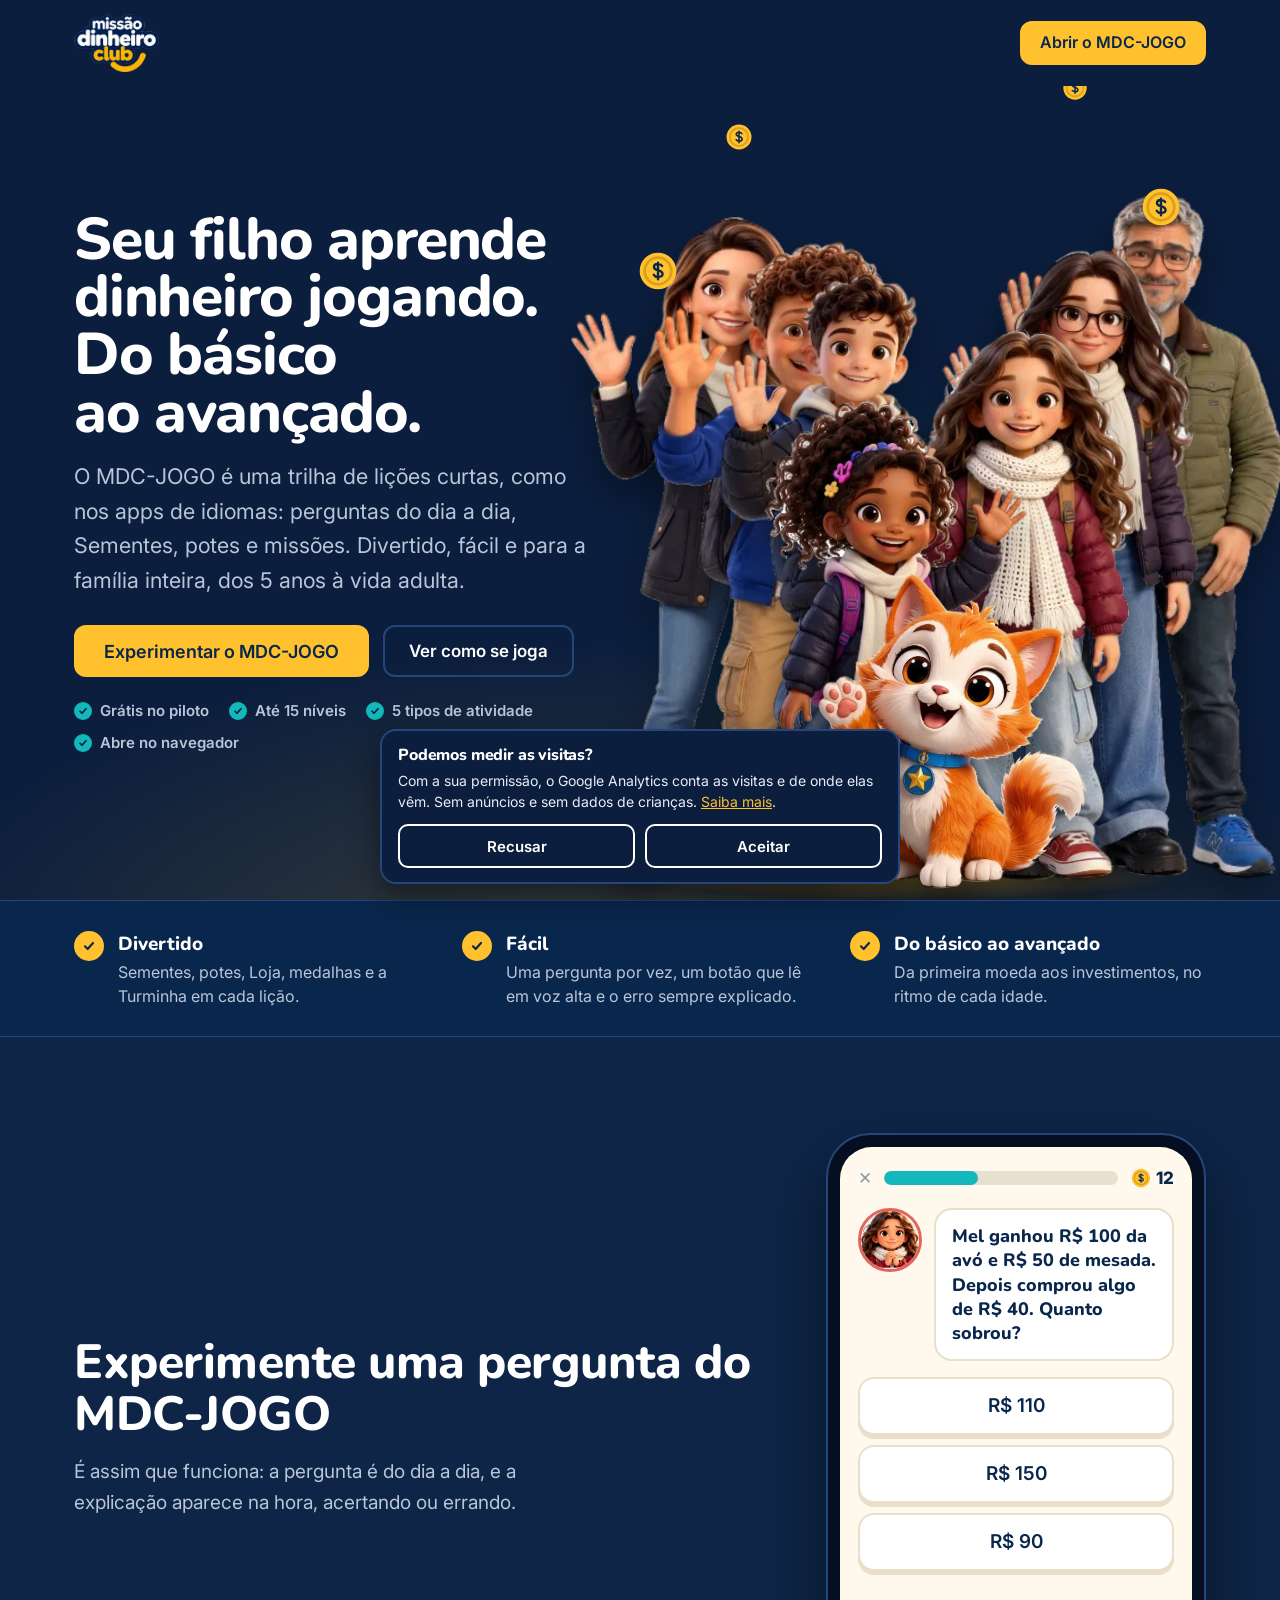
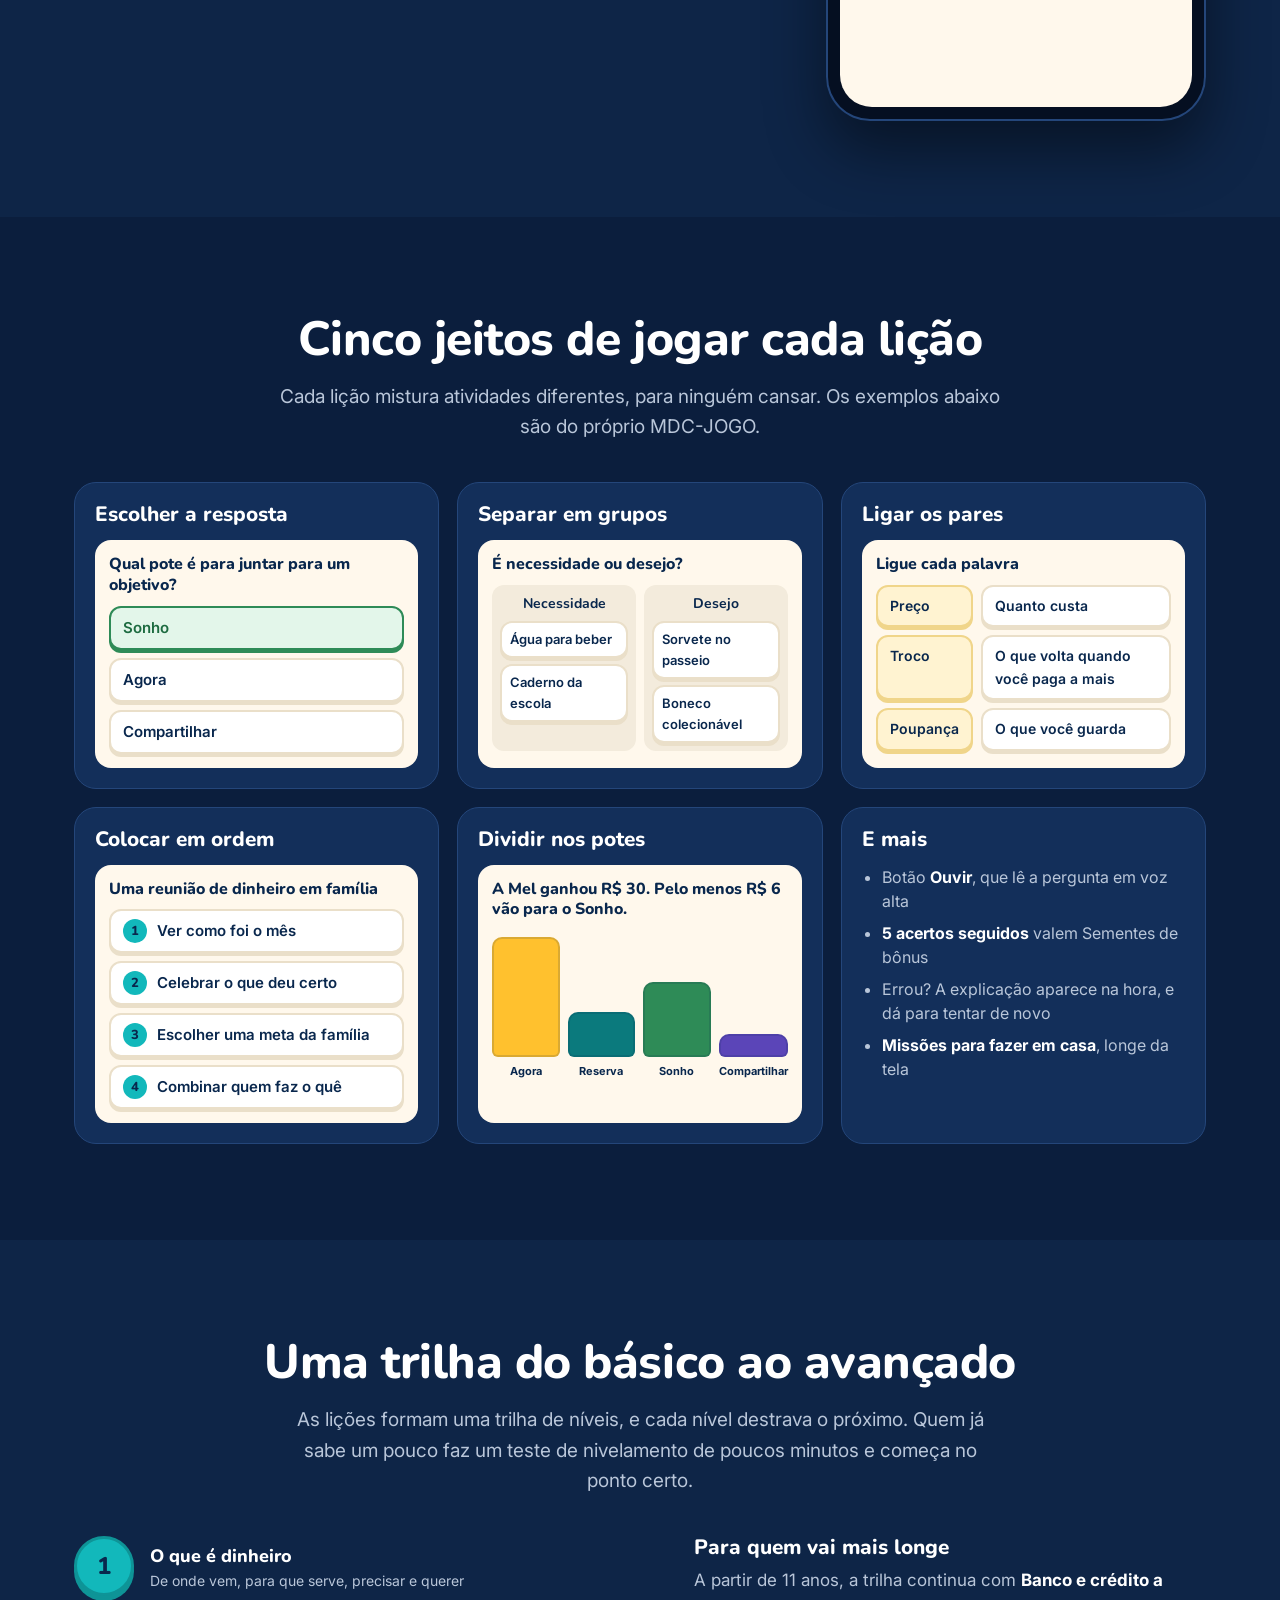
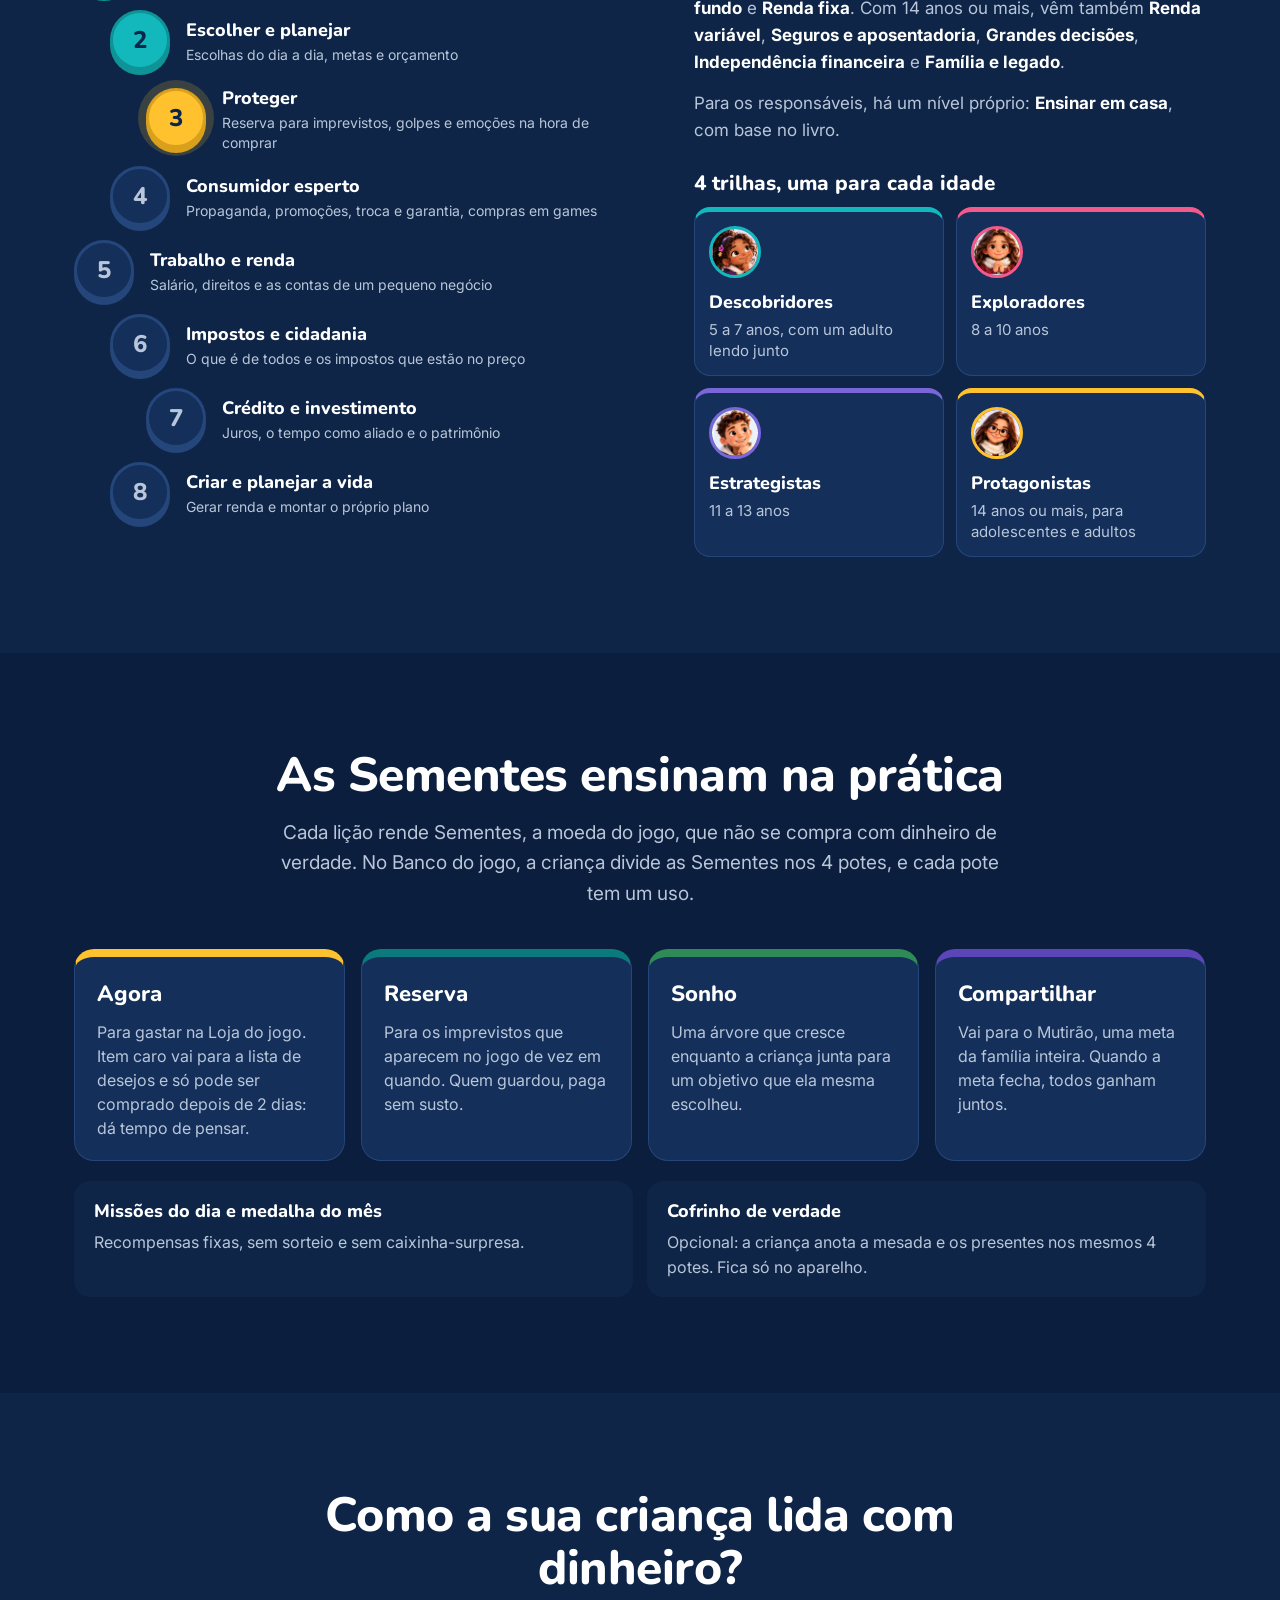
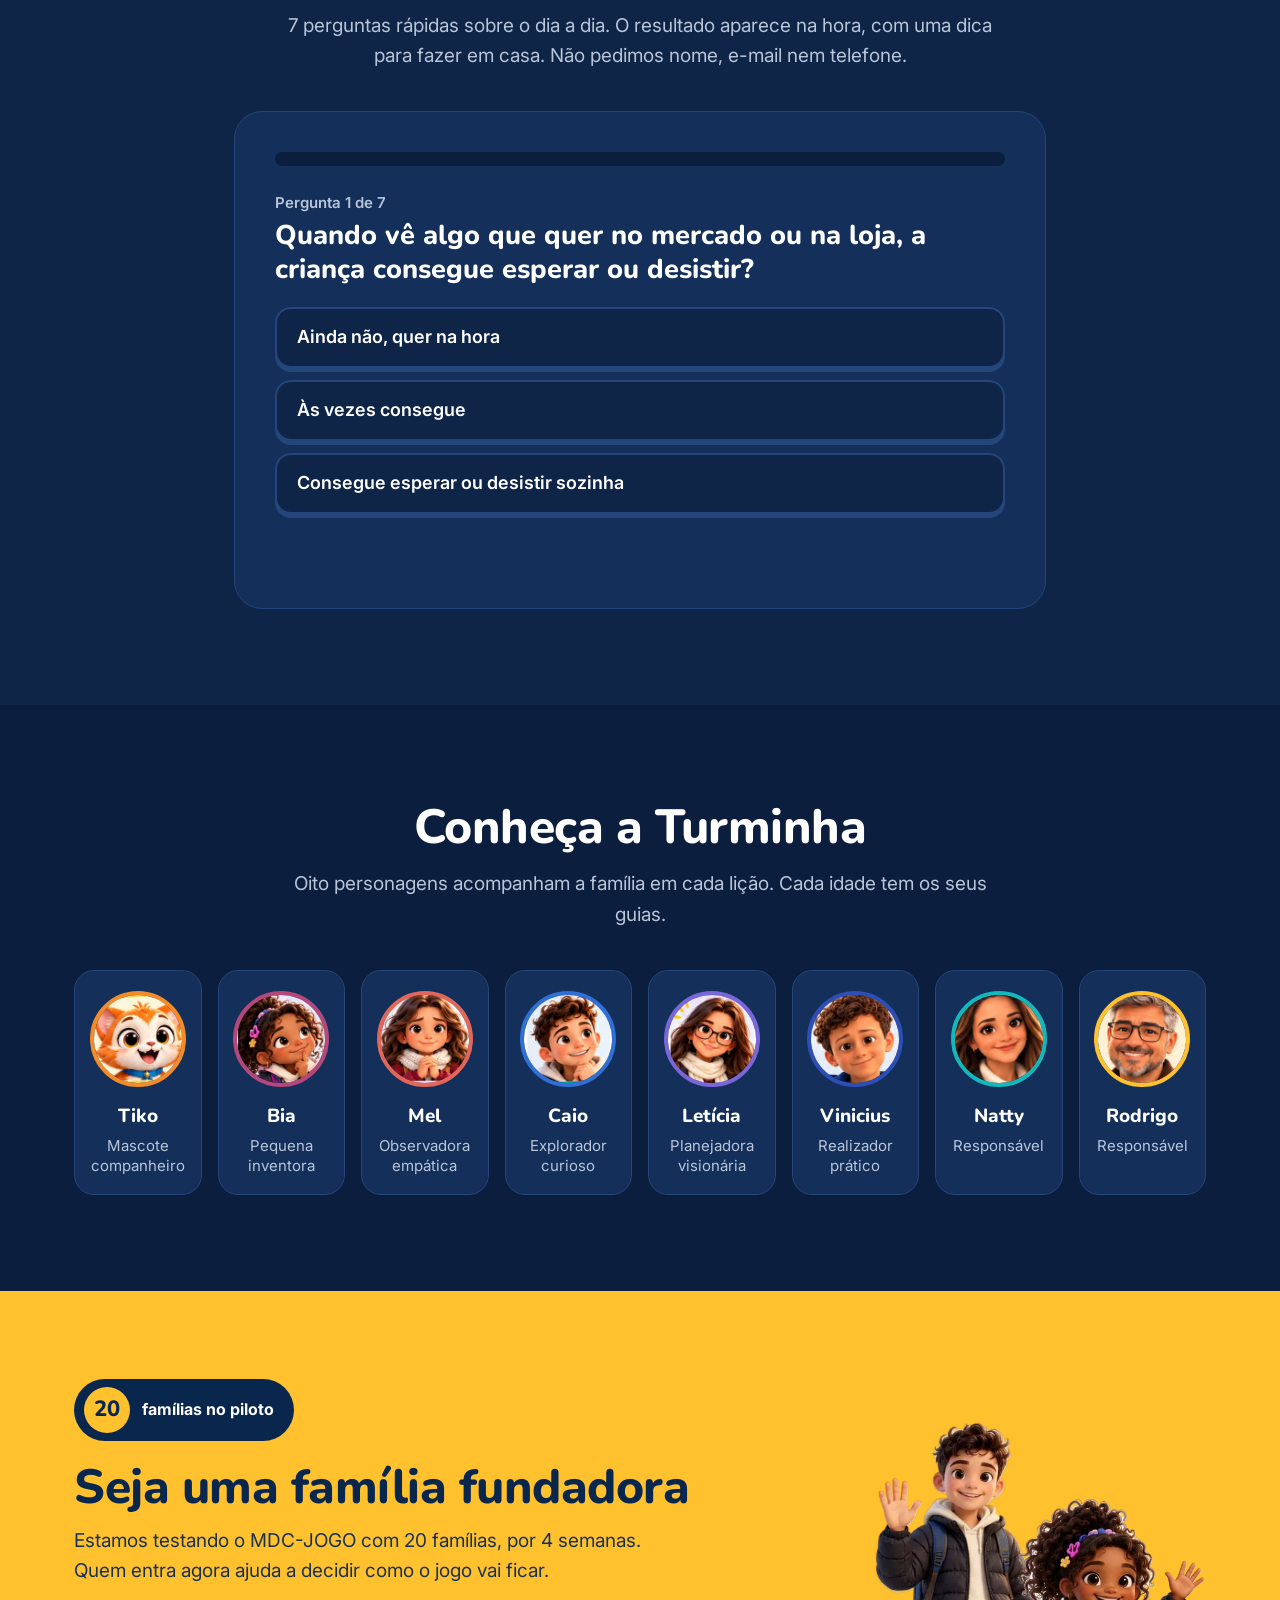
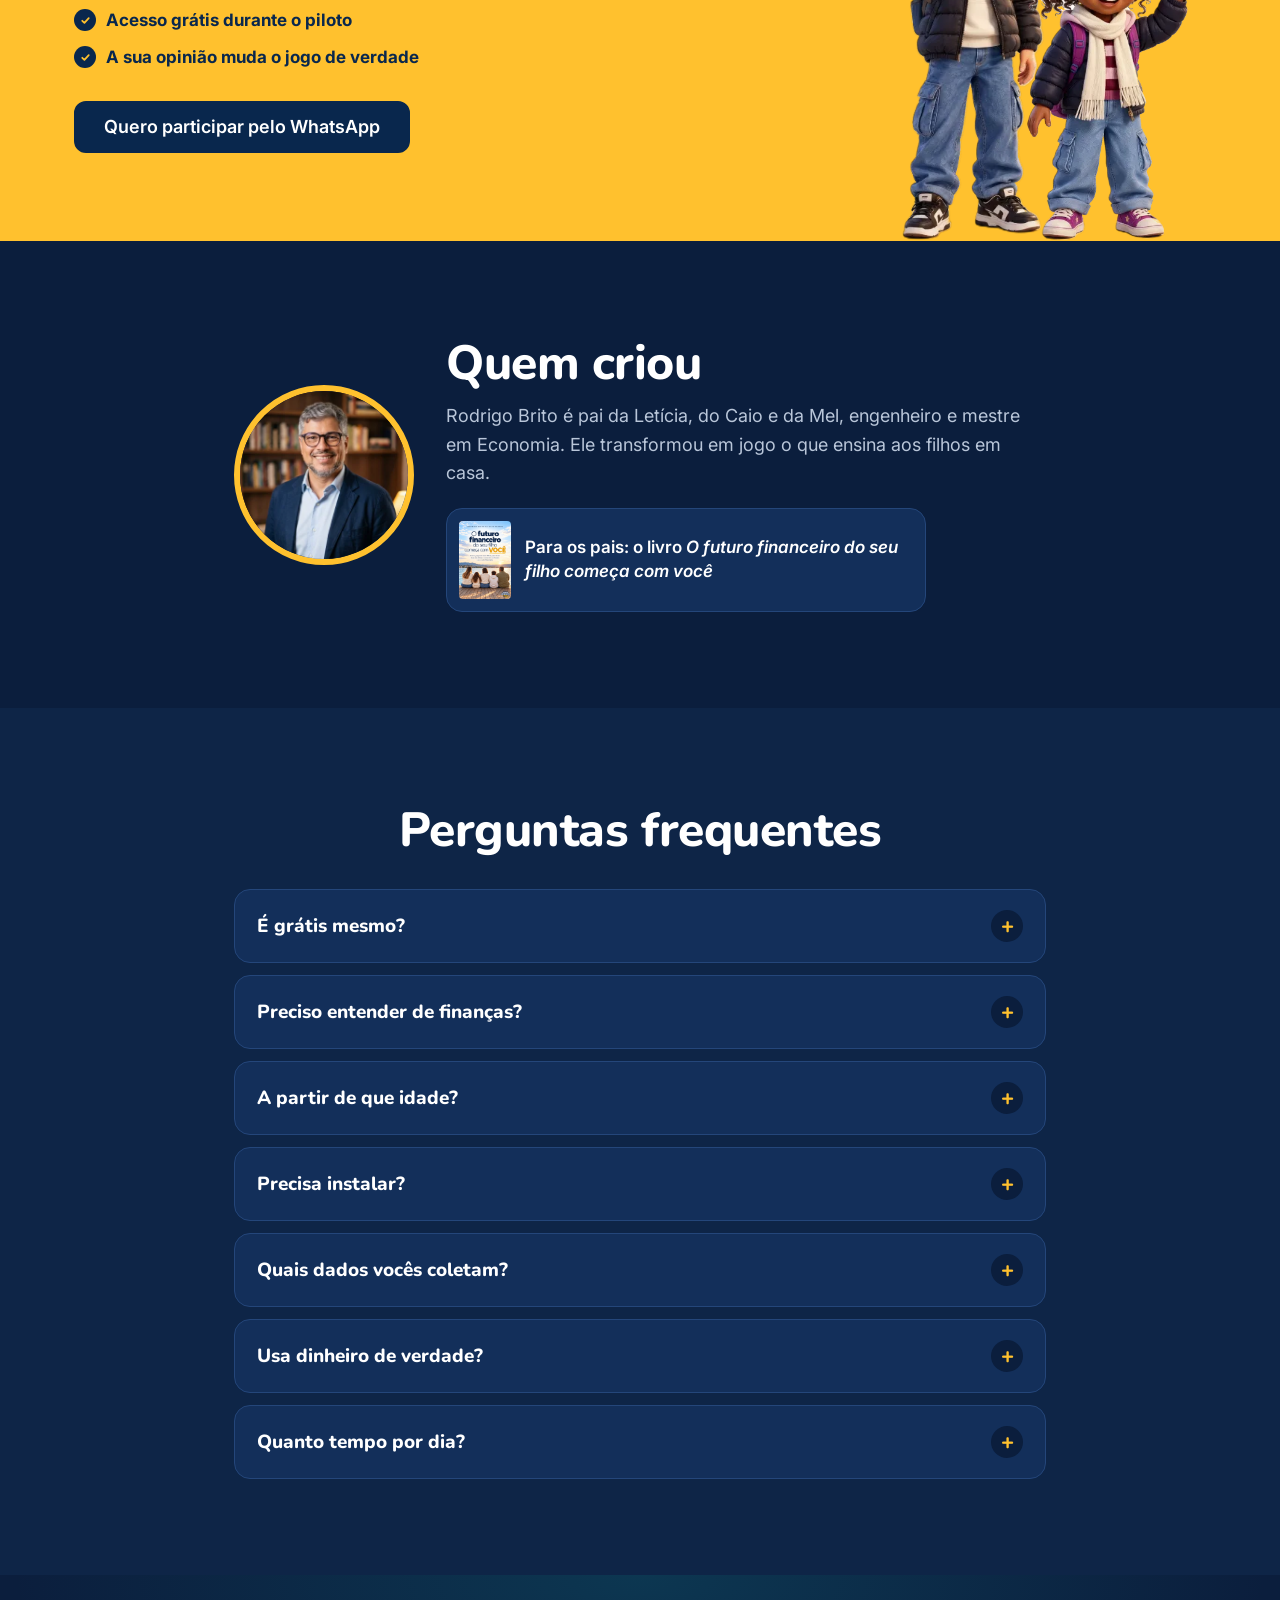
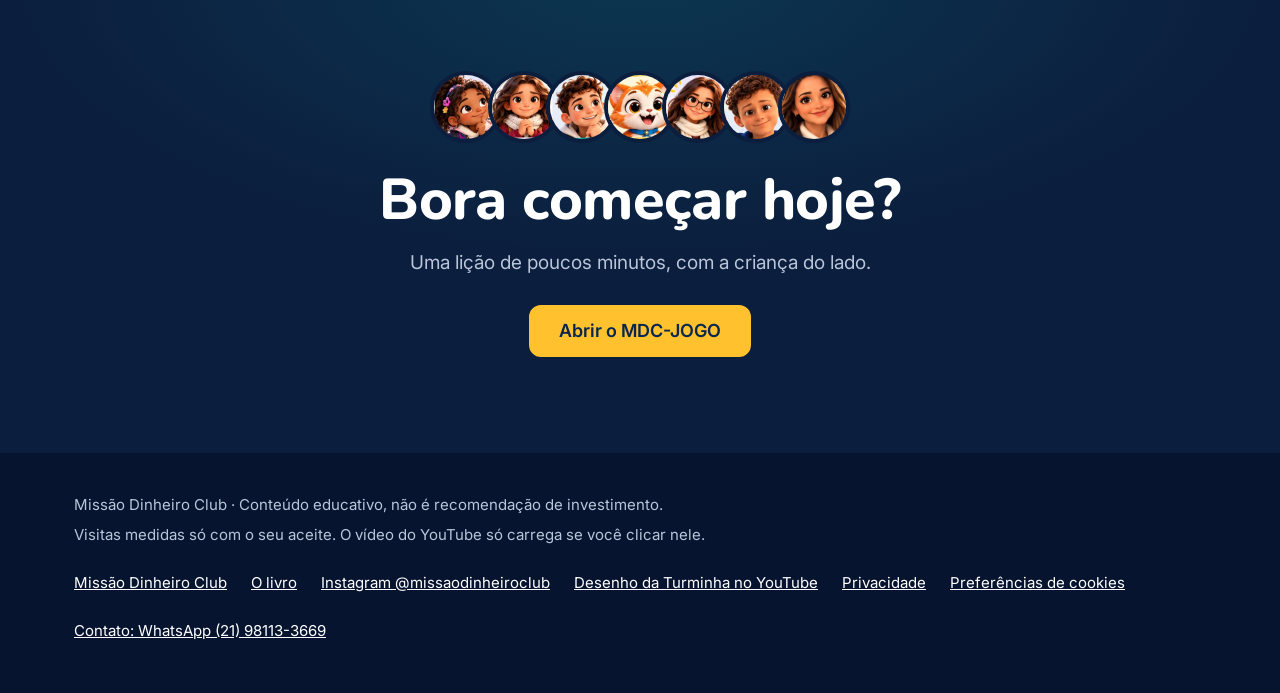
==== commit f3f82237: "Casa reestruturada (briefing de 17/11), MDC-JOGO e bônus do livro Co-Authored-By: Claude Opus 5.5 <n" ====
--- a/jogo/index.html
+++ b/jogo/index.html
@@ -3,15 +3,15 @@
 <head>
 <meta charset="utf-8">
 <meta name="viewport" content="width=device-width, initial-scale=1">
-<title>Missão Dinheiro Club: o jogo</title>
-<meta name="description" content="Jogo de educação financeira para a família jogar junto: crianças de 5 a 17 anos e adultos. Grátis no piloto, sem cadastro, sem anúncios e sem compras no jogo.">
+<title>MDC-JOGO | Missão Dinheiro Club</title>
+<meta name="description" content="MDC-JOGO: o jogo de educação financeira do Missão Dinheiro Club para a família jogar junto, dos 5 anos à vida adulta. Grátis no navegador, sem anúncios e sem compras.">
 <!-- Endereço final sugerido: página principal do domínio. Se mudar, trocar aqui e no og:url -->
 <link rel="canonical" href="https://missaodinheiroclub.com.br/jogo/">
 <meta property="og:type" content="website">
 <meta property="og:locale" content="pt_BR">
 <meta property="og:site_name" content="Missão Dinheiro Club">
 <meta property="og:url" content="https://missaodinheiroclub.com.br/jogo/">
-<meta property="og:title" content="Missão Dinheiro Club: o jogo">
+<meta property="og:title" content="MDC-JOGO | Missão Dinheiro Club">
 <meta property="og:description" content="Adultos e crianças aprendem a lidar com dinheiro jogando juntos. Grátis no piloto.">
 <meta name="theme-color" content="#0B1E3D">
 <link rel="icon" type="image/png" sizes="32x32" href="assets/favicon-32.png">
@@ -33,7 +33,7 @@
 <header class="topo">
   <div class="faixa topo-in">
     <a href="../" class="logo-link"><img src="assets/logo-main.webp" width="412" height="281" alt="Missão Dinheiro Club, página inicial" class="logo"></a>
-    <a href="#" data-jogo class="btn btn-sm">Jogar agora</a>
+    <a href="#" data-jogo class="btn btn-sm">Abrir o MDC-JOGO</a>
   </div>
 </header>
 
@@ -44,9 +44,9 @@
   <div class="faixa hero-in">
     <div class="hero-texto">
       <h1>Seu filho aprende dinheiro jogando. Do básico ao avançado.</h1>
-      <p class="hero-sub">Uma trilha de lições curtas, como nos apps de idiomas: perguntas do dia a dia, Sementes, potes e missões. Divertido, fácil e para a família inteira, dos 5 anos à vida adulta.</p>
+      <p class="hero-sub">O MDC-JOGO é uma trilha de lições curtas, como nos apps de idiomas: perguntas do dia a dia, Sementes, potes e missões. Divertido, fácil e para a família inteira, dos 5 anos à vida adulta.</p>
       <div class="hero-botoes">
-        <a href="#" data-jogo class="btn btn-grande">Jogar agora (grátis)</a>
+        <a href="#" data-jogo class="btn btn-grande">Experimentar o MDC-JOGO</a>
         <a href="#dinamicas" class="btn btn-fantasma">Ver como se joga</a>
       </div>
       <ul class="selos" aria-label="O que o jogo tem">
@@ -91,7 +91,7 @@
 <section class="secao secao-clara" id="experimente">
   <div class="faixa demo-in">
     <div class="demo-txt">
-      <h2>Experimente uma pergunta do jogo</h2>
+      <h2>Experimente uma pergunta do MDC-JOGO</h2>
       <p>É assim que funciona: a pergunta é do dia a dia, e a explicação aparece na hora, acertando ou errando.</p>
     </div>
     <div class="celular">
@@ -120,7 +120,7 @@
 <section class="secao" id="dinamicas">
   <div class="faixa">
     <h2 class="centro">Cinco jeitos de jogar cada lição</h2>
-    <p class="intro centro">Cada lição mistura atividades diferentes, para ninguém cansar. Os exemplos abaixo são do próprio jogo.</p>
+    <p class="intro centro">Cada lição mistura atividades diferentes, para ninguém cansar. Os exemplos abaixo são do próprio MDC-JOGO.</p>
     <div class="jeitos">
       <article class="jeito">
         <h3>Escolher a resposta</h3>
@@ -255,7 +255,7 @@
         <h3 id="res-nome"></h3>
         <p id="res-texto"></p>
         <div class="dica"><strong>Para fazer em casa esta semana</strong><p id="res-dica"></p></div>
-        <a href="#" data-jogo class="btn btn-grande">Jogar junto agora</a>
+        <a href="#" data-jogo class="btn btn-grande">Abrir o MDC-JOGO</a>
         <button type="button" class="btn-link" id="teste-refazer">Refazer o teste</button>
         <p class="nota">O teste roda só no seu aparelho. Nada é enviado nem guardado.</p>
       </div>
@@ -287,7 +287,7 @@
     <div class="fundadoras-txt">
       <p class="vagas"><strong>20</strong><span>famílias no piloto</span></p>
       <h2>Seja uma família fundadora</h2>
-      <p>Estamos testando o jogo com 20 famílias, por 4 semanas. Quem entra agora ajuda a decidir como o jogo vai ficar.</p>
+      <p>Estamos testando o MDC-JOGO com 20 famílias, por 4 semanas. Quem entra agora ajuda a decidir como o jogo vai ficar.</p>
       <ul class="ganha">
         <li>Acesso grátis durante o piloto</li>
         <li>A sua opinião muda o jogo de verdade</li>
@@ -322,12 +322,12 @@
   <div class="faixa faixa-estreita">
     <h2 class="centro">Perguntas frequentes</h2>
     <div class="faq-lista">
-      <details class="faq"><summary>É grátis mesmo?</summary><p>Sim. Durante o piloto, o jogo é grátis, sem anúncios e sem compras.</p></details>
+      <details class="faq"><summary>É grátis mesmo?</summary><p>Sim. Durante o piloto, o MDC-JOGO é grátis, sem anúncios e sem compras.</p></details>
       <details class="faq"><summary>Preciso entender de finanças?</summary><p>Não. A trilha Protagonistas, a partir de 14 anos, serve também para adultos, e vocês aprendem juntos.</p></details>
       <details class="faq"><summary>A partir de que idade?</summary><p>A partir de 5 anos. Na faixa de 5 a 7, um adulto lê junto com a criança.</p></details>
       <details class="faq"><summary>Precisa instalar?</summary><p>Não. Abre no navegador do celular ou do computador. Se quiser, dá para adicionar à tela inicial como um aplicativo.</p></details>
       <details class="faq"><summary>Quais dados vocês coletam?</summary><p>Nenhum nome, e-mail ou telefone. Se você aceitar no aviso de cookies, o Google Analytics mede as visitas a esta página, sem anúncios. O jogo cria um código anônimo e envia só dados de uso, como lições feitas. Dá para desligar o envio no rodapé do jogo.</p></details>
-      <details class="faq"><summary>Usa dinheiro de verdade?</summary><p>Não. O jogo usa Sementes, uma moeda que não se compra. O cofrinho opcional só anota o que a criança tem; não movimenta dinheiro.</p></details>
+      <details class="faq"><summary>Usa dinheiro de verdade?</summary><p>Não. O MDC-JOGO usa Sementes, uma moeda que não se compra. O cofrinho opcional só anota o que a criança tem; não movimenta dinheiro.</p></details>
       <details class="faq"><summary>Quanto tempo por dia?</summary><p>Uma lição leva poucos minutos.</p></details>
     </div>
   </div>
@@ -347,7 +347,7 @@
     </div>
     <h2>Bora começar hoje?</h2>
     <p>Uma lição de poucos minutos, com a criança do lado.</p>
-    <a href="#" data-jogo class="btn btn-grande">Jogar agora</a>
+    <a href="#" data-jogo class="btn btn-grande">Abrir o MDC-JOGO</a>
   </div>
 </section>
 
--- a/jogo/styles.css
+++ b/jogo/styles.css
@@ -33,17 +33,17 @@
 .centro{text-align:center;margin-left:auto;margin-right:auto}
 .intro{color:var(--texto2);font-size:19px;max-width:60ch;margin-bottom:40px}
 
-/* Botões com relevo, como os do app */
-.btn{display:inline-flex;align-items:center;justify-content:center;text-align:center;min-height:56px;padding:14px 30px;border-radius:16px;background:var(--amarelo);color:var(--azul);font-family:var(--corpo);font-weight:600;font-size:18px;text-decoration:none;border:none;box-shadow:0 5px 0 var(--amarelo-esc);transition:transform .12s ease,box-shadow .12s ease,filter .12s ease;cursor:pointer}
-.btn:hover{filter:brightness(1.05);transform:translateY(-2px);box-shadow:0 7px 0 var(--amarelo-esc);color:var(--azul)}
-.btn:active{transform:translateY(5px);box-shadow:0 0 0 var(--amarelo-esc)}
-.btn-grande{min-height:64px;font-size:20px;padding:16px 36px}
-.btn-sm{min-height:44px;padding:8px 20px;font-size:16px;box-shadow:0 4px 0 var(--amarelo-esc)}
-.btn-fantasma{background:transparent;color:var(--branco);box-shadow:inset 0 0 0 2px var(--linha),0 5px 0 var(--linha)}
-.btn-fantasma:hover{color:var(--branco);box-shadow:inset 0 0 0 2px var(--texto2),0 7px 0 var(--linha)}
-.btn-fantasma:active{box-shadow:inset 0 0 0 2px var(--texto2)}
-.btn-escuro{background:var(--azul);color:var(--branco);box-shadow:0 5px 0 #041833}
-.btn-escuro:hover{color:var(--branco);box-shadow:0 7px 0 #041833}
+/* Botões (16/11/2026): planos, sem relevo; dois níveis (principal amarelo e secundário de contorno) */
+.btn{display:inline-flex;align-items:center;justify-content:center;gap:8px;text-align:center;min-height:50px;padding:12px 24px;border-radius:12px;background:var(--amarelo);color:var(--azul);font-family:var(--corpo);font-weight:600;font-size:17px;line-height:1.2;text-decoration:none;border:2px solid var(--amarelo);box-shadow:none;transition:background-color .15s ease,border-color .15s ease,color .15s ease,transform .1s ease;cursor:pointer}
+.btn:hover{background:#FFD25C;border-color:#FFD25C;color:var(--azul)}
+.btn:active{transform:translateY(1px);background:var(--amarelo-esc);border-color:var(--amarelo-esc)}
+.btn-grande{min-height:52px;font-size:18px;padding:12px 28px}
+.btn-sm{min-height:44px;padding:8px 18px;font-size:16px}
+.btn-fantasma{background:transparent;color:var(--branco);border-color:var(--linha)}
+.btn-fantasma:hover{background:rgba(255,255,255,.06);border-color:var(--texto2);color:var(--branco)}
+.btn-fantasma:active{background:rgba(255,255,255,.1);border-color:var(--texto2)}
+.btn-escuro{background:var(--azul);border-color:var(--azul);color:var(--branco)}
+.btn-escuro:hover{background:#0F3466;border-color:#0F3466;color:var(--branco)}
 .btn-link{background:none;border:none;padding:12px 4px;min-height:44px;font:inherit;font-weight:600;color:var(--texto2);text-decoration:underline;cursor:pointer}
 
 /* Acessibilidade */
@@ -84,7 +84,7 @@
 .chao{position:absolute;left:4%;right:4%;bottom:0;height:46px;border-radius:50%;background:radial-gradient(closest-side,rgba(255,193,46,.55),rgba(255,193,46,0));z-index:0}
 .brilho{position:absolute;inset:auto 0 0 0;height:70%;background:radial-gradient(closest-side,rgba(18,184,187,.18),transparent);z-index:0}
 /* O momento de destaque: Sementes flutuando devagar */
-.m{position:absolute;width:44px;height:44px;z-index:6;animation:flutua 5s ease-in-out infinite}
+.m{position:absolute;width:44px;height:44px;z-index:6;animation:flutua 5s ease-in-out 1}
 .m1{left:3%;top:18%}.m2{left:18%;top:2%;width:30px;height:30px;animation-delay:-1.5s}
 .m3{right:4%;top:10%;animation-delay:-3s}.m4{right:20%;top:-4%;width:28px;height:28px;animation-delay:-2s}
 .m5{left:50%;top:-10%;width:34px;height:34px;animation-delay:-4s}
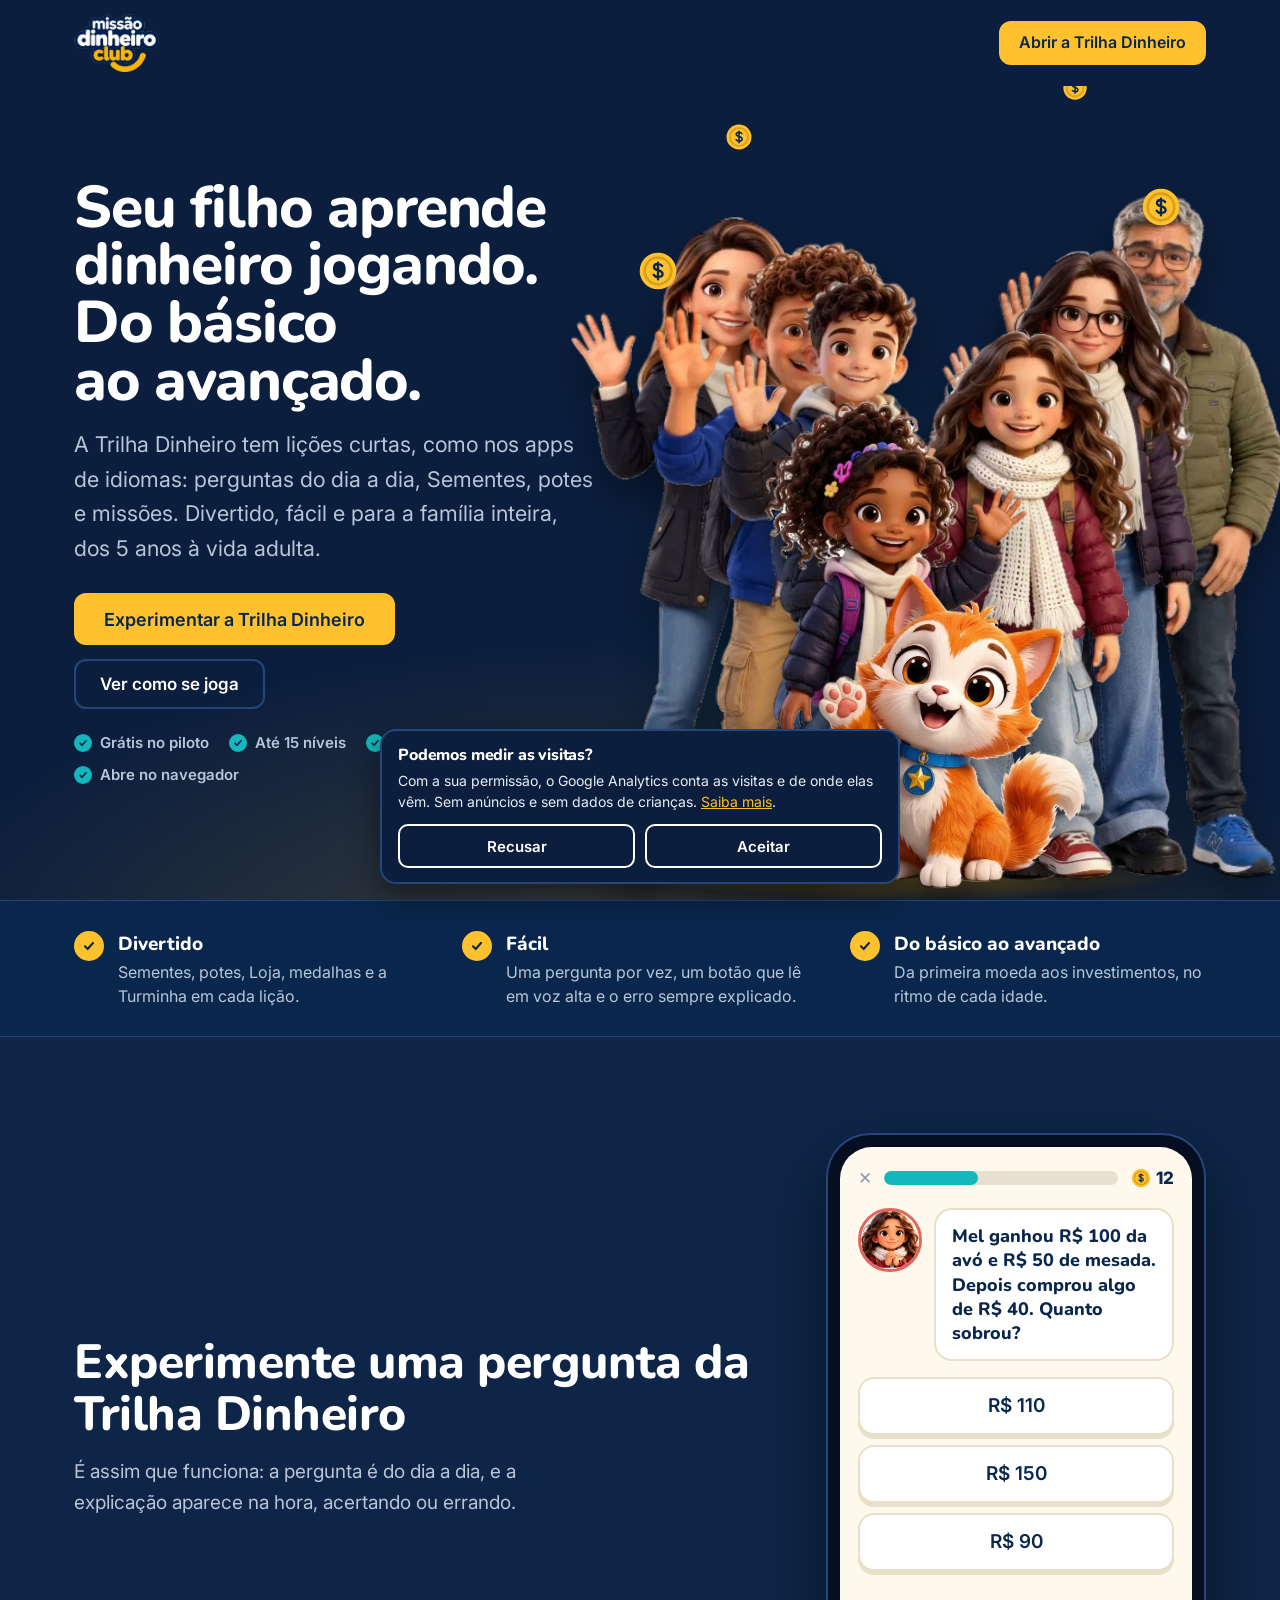
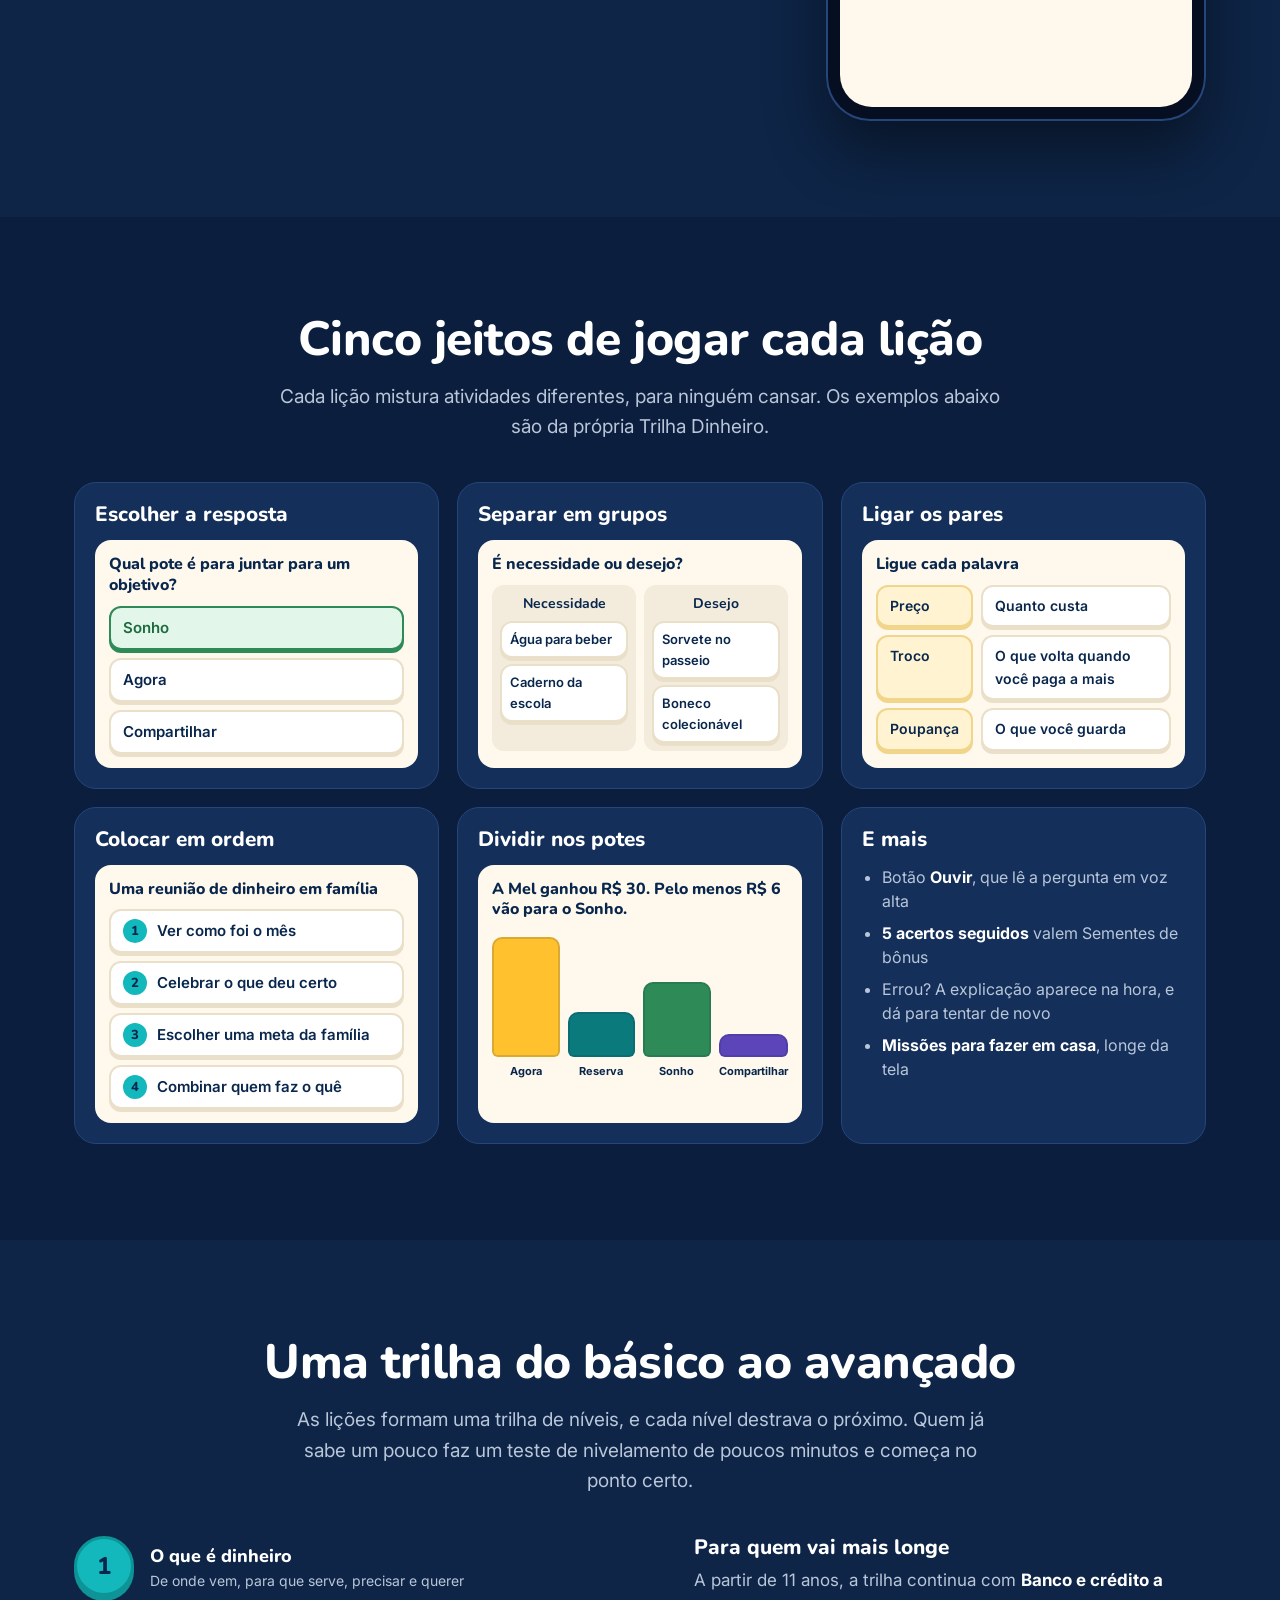
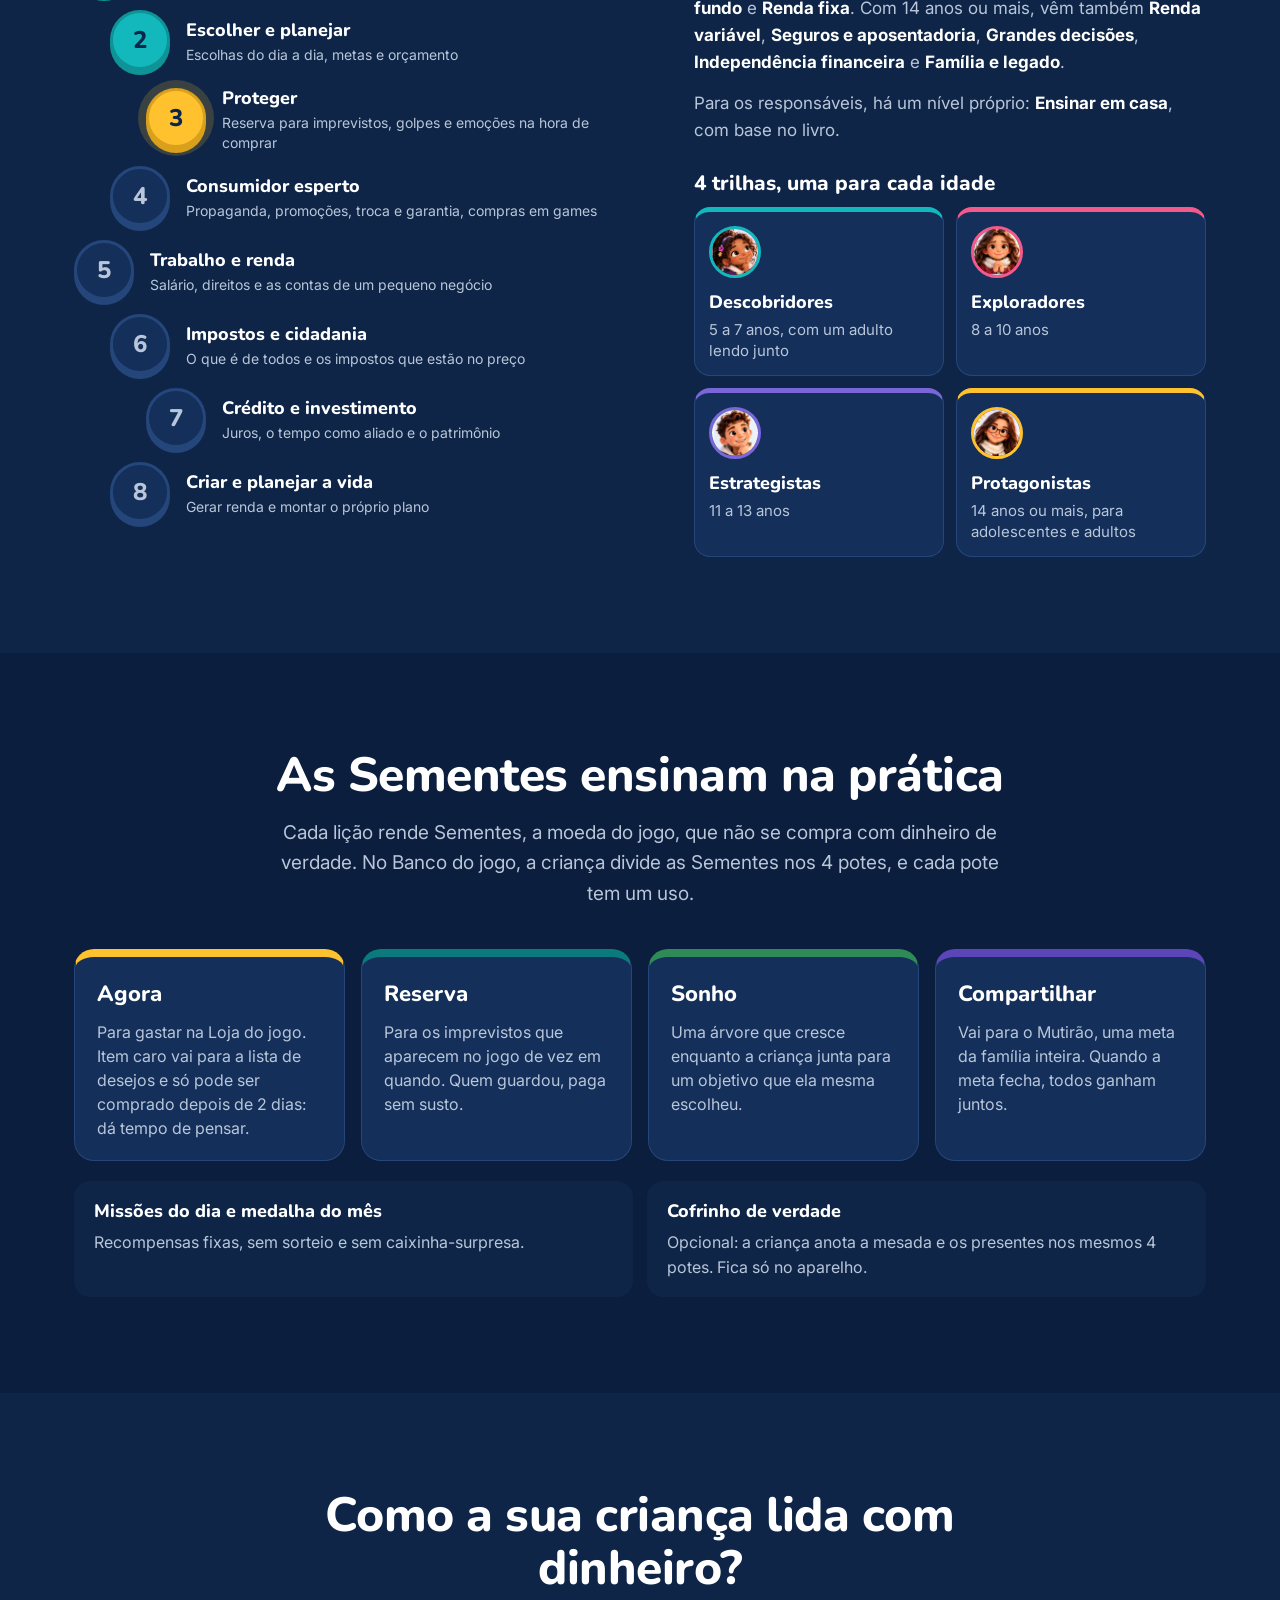
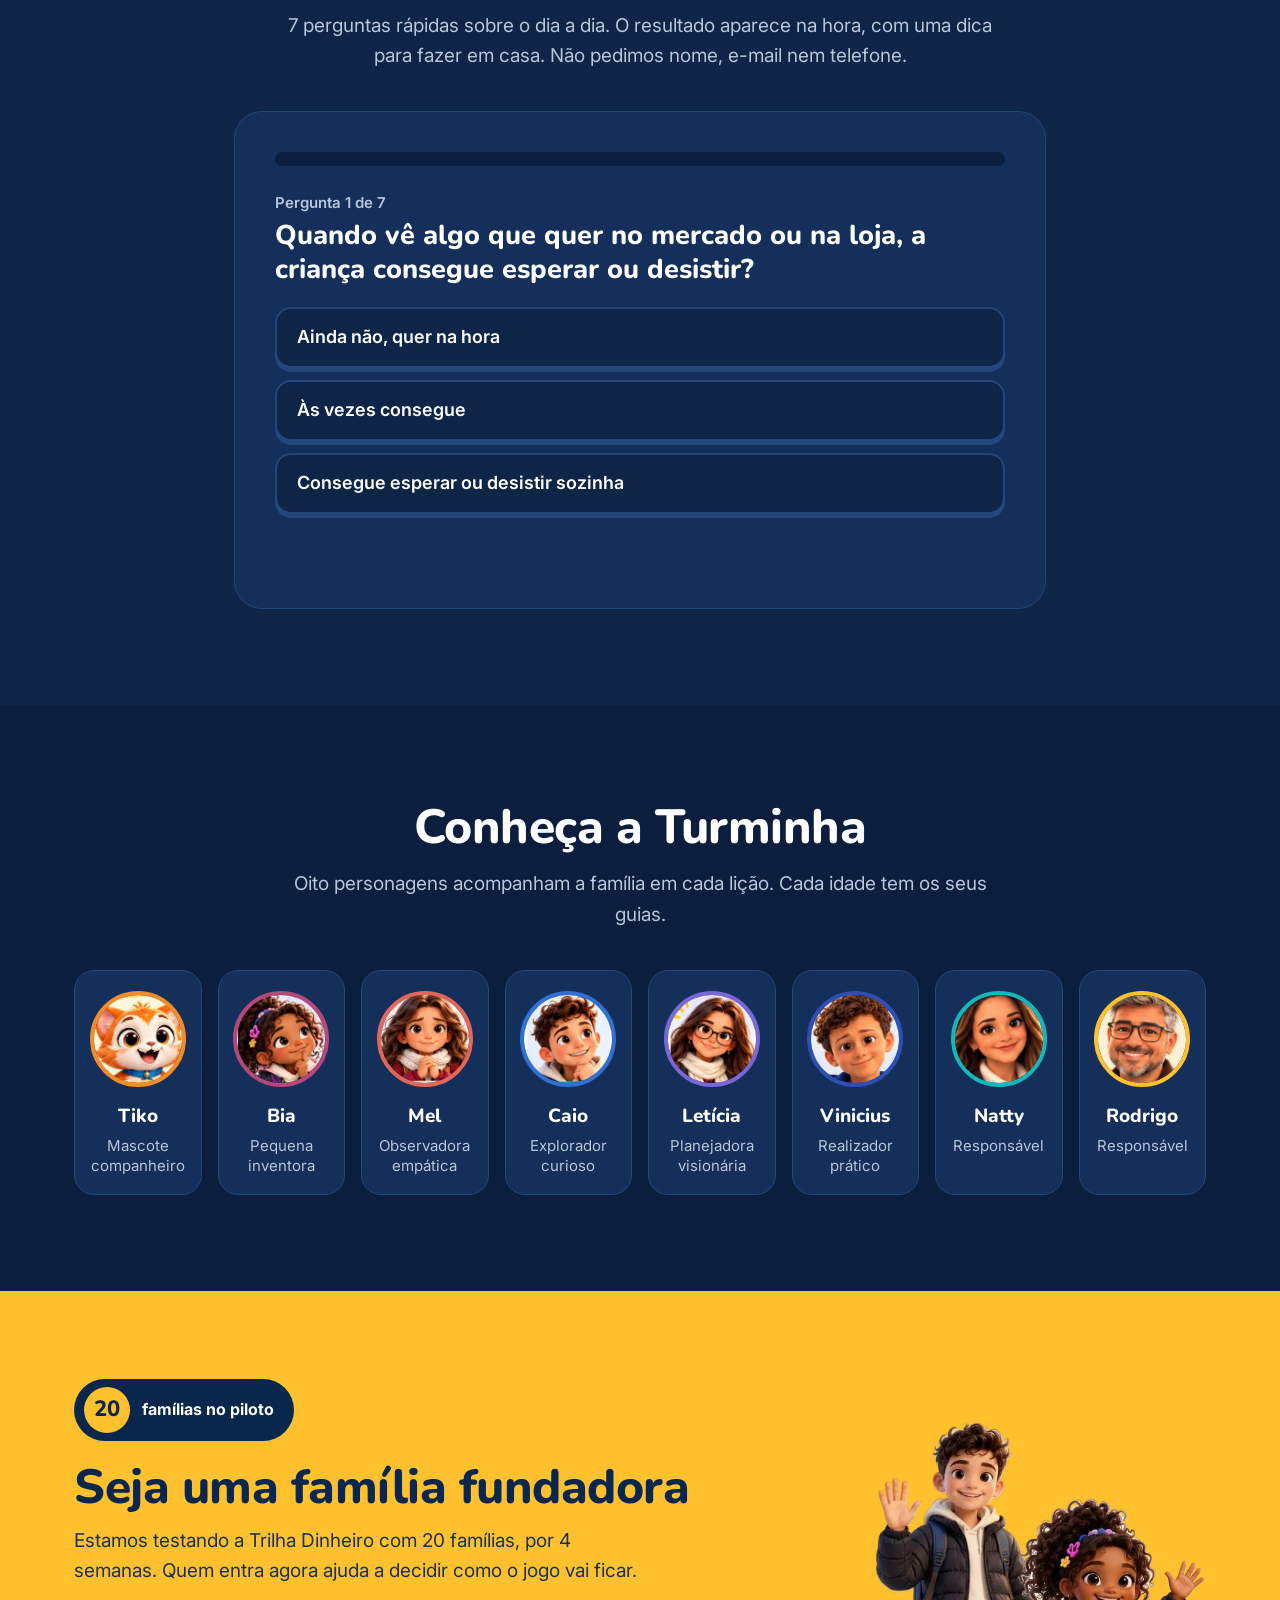
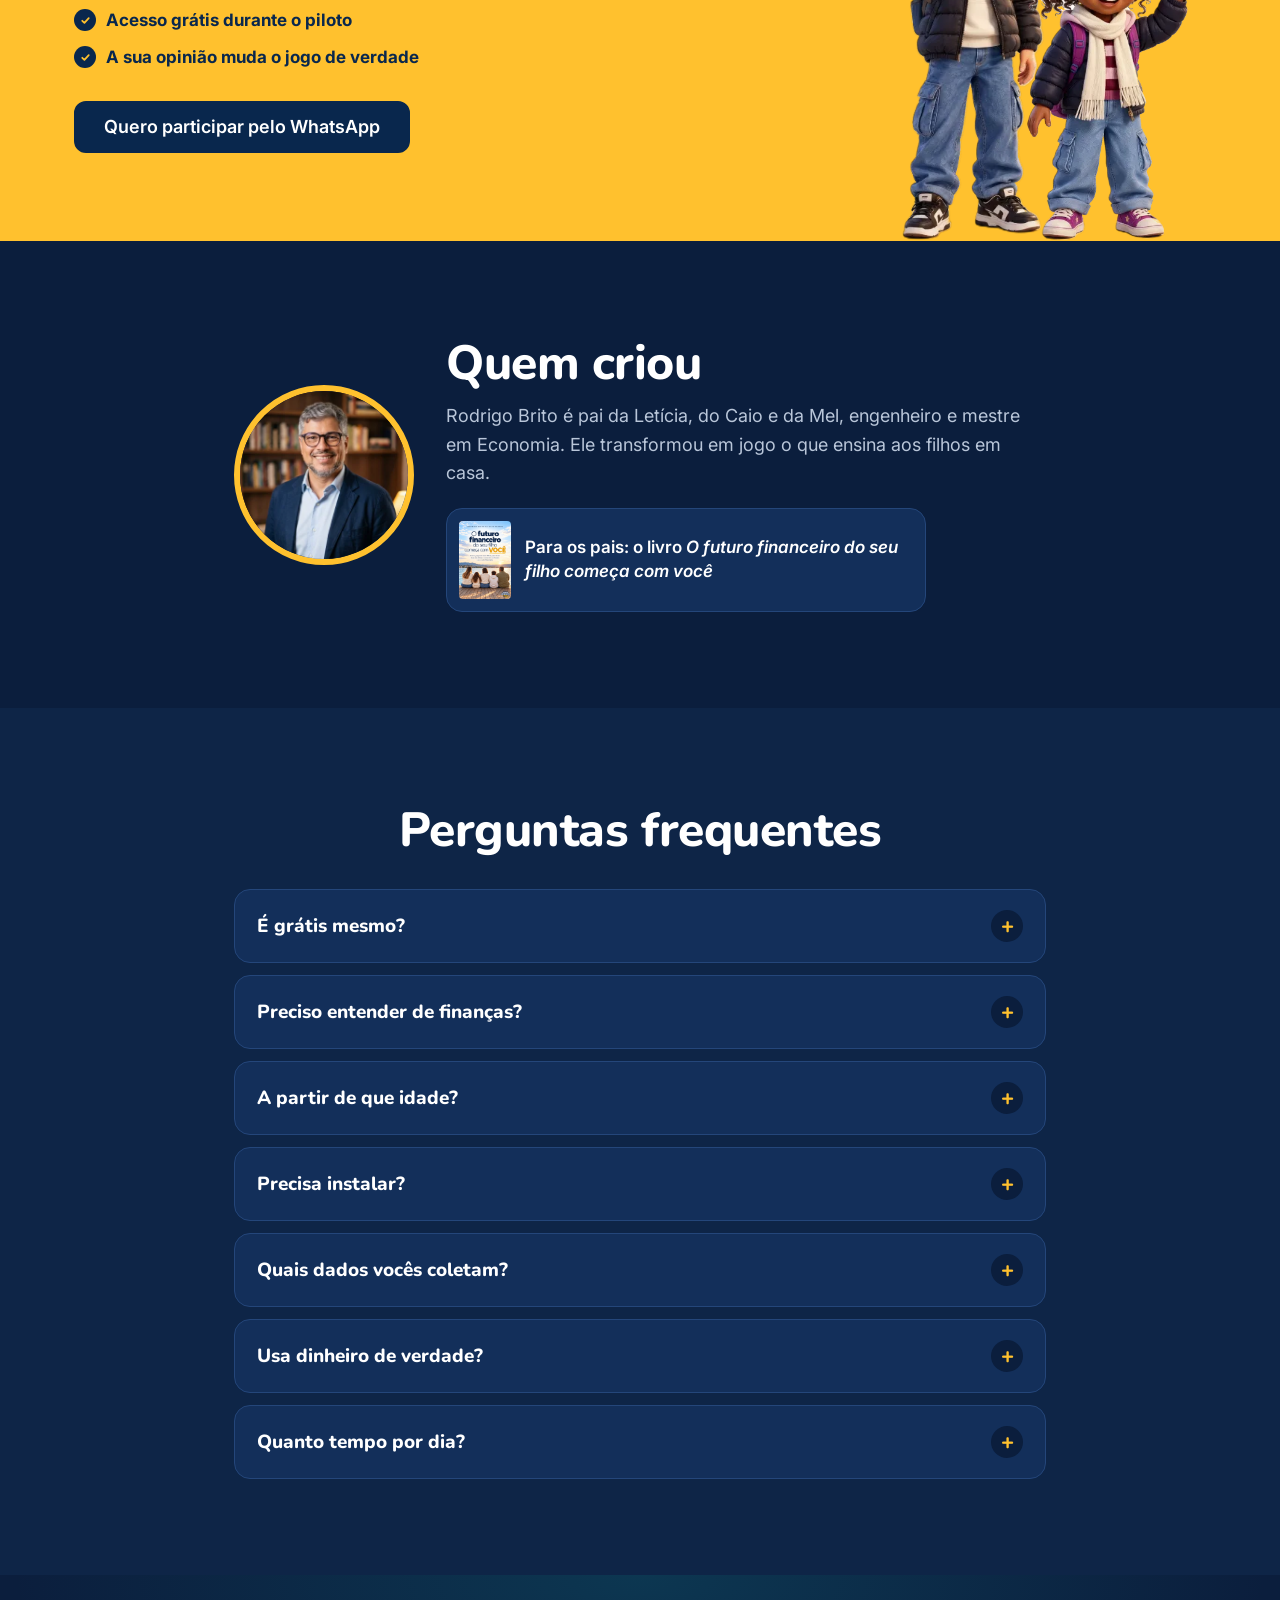
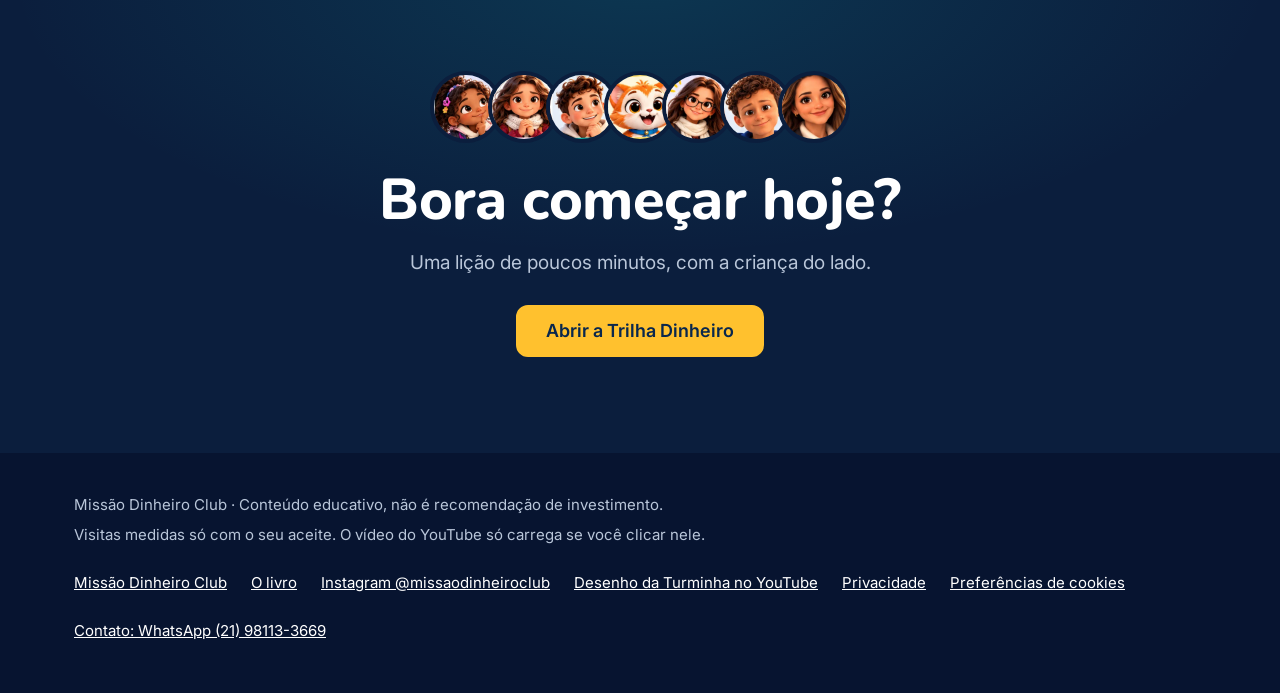
==== commit 94f58f5e: "Jogo vira a Trilha Dinheiro; casa com bônus em miniaturas e rótulos dos produtos - Nome público do j" ====
--- a/jogo/index.html
+++ b/jogo/index.html
@@ -3,15 +3,15 @@
 <head>
 <meta charset="utf-8">
 <meta name="viewport" content="width=device-width, initial-scale=1">
-<title>MDC-JOGO | Missão Dinheiro Club</title>
-<meta name="description" content="MDC-JOGO: o jogo de educação financeira do Missão Dinheiro Club para a família jogar junto, dos 5 anos à vida adulta. Grátis no navegador, sem anúncios e sem compras.">
+<title>Trilha Dinheiro | Missão Dinheiro Club</title>
+<meta name="description" content="Trilha Dinheiro: o jogo de educação financeira do Missão Dinheiro Club para a família jogar junto, dos 5 anos à vida adulta. Grátis no navegador, sem anúncios e sem compras.">
 <!-- Endereço final sugerido: página principal do domínio. Se mudar, trocar aqui e no og:url -->
 <link rel="canonical" href="https://missaodinheiroclub.com.br/jogo/">
 <meta property="og:type" content="website">
 <meta property="og:locale" content="pt_BR">
 <meta property="og:site_name" content="Missão Dinheiro Club">
 <meta property="og:url" content="https://missaodinheiroclub.com.br/jogo/">
-<meta property="og:title" content="MDC-JOGO | Missão Dinheiro Club">
+<meta property="og:title" content="Trilha Dinheiro | Missão Dinheiro Club">
 <meta property="og:description" content="Adultos e crianças aprendem a lidar com dinheiro jogando juntos. Grátis no piloto.">
 <meta name="theme-color" content="#0B1E3D">
 <link rel="icon" type="image/png" sizes="32x32" href="assets/favicon-32.png">
@@ -33,7 +33,7 @@
 <header class="topo">
   <div class="faixa topo-in">
     <a href="../" class="logo-link"><img src="assets/logo-main.webp" width="412" height="281" alt="Missão Dinheiro Club, página inicial" class="logo"></a>
-    <a href="#" data-jogo class="btn btn-sm">Abrir o MDC-JOGO</a>
+    <a href="#" data-jogo class="btn btn-sm">Abrir a Trilha Dinheiro</a>
   </div>
 </header>
 
@@ -44,9 +44,9 @@
   <div class="faixa hero-in">
     <div class="hero-texto">
       <h1>Seu filho aprende dinheiro jogando. Do básico ao avançado.</h1>
-      <p class="hero-sub">O MDC-JOGO é uma trilha de lições curtas, como nos apps de idiomas: perguntas do dia a dia, Sementes, potes e missões. Divertido, fácil e para a família inteira, dos 5 anos à vida adulta.</p>
+      <p class="hero-sub">A Trilha Dinheiro tem lições curtas, como nos apps de idiomas: perguntas do dia a dia, Sementes, potes e missões. Divertido, fácil e para a família inteira, dos 5 anos à vida adulta.</p>
       <div class="hero-botoes">
-        <a href="#" data-jogo class="btn btn-grande">Experimentar o MDC-JOGO</a>
+        <a href="#" data-jogo class="btn btn-grande">Experimentar a Trilha Dinheiro</a>
         <a href="#dinamicas" class="btn btn-fantasma">Ver como se joga</a>
       </div>
       <ul class="selos" aria-label="O que o jogo tem">
@@ -91,7 +91,7 @@
 <section class="secao secao-clara" id="experimente">
   <div class="faixa demo-in">
     <div class="demo-txt">
-      <h2>Experimente uma pergunta do MDC-JOGO</h2>
+      <h2>Experimente uma pergunta da Trilha Dinheiro</h2>
       <p>É assim que funciona: a pergunta é do dia a dia, e a explicação aparece na hora, acertando ou errando.</p>
     </div>
     <div class="celular">
@@ -120,7 +120,7 @@
 <section class="secao" id="dinamicas">
   <div class="faixa">
     <h2 class="centro">Cinco jeitos de jogar cada lição</h2>
-    <p class="intro centro">Cada lição mistura atividades diferentes, para ninguém cansar. Os exemplos abaixo são do próprio MDC-JOGO.</p>
+    <p class="intro centro">Cada lição mistura atividades diferentes, para ninguém cansar. Os exemplos abaixo são da própria Trilha Dinheiro.</p>
     <div class="jeitos">
       <article class="jeito">
         <h3>Escolher a resposta</h3>
@@ -255,7 +255,7 @@
         <h3 id="res-nome"></h3>
         <p id="res-texto"></p>
         <div class="dica"><strong>Para fazer em casa esta semana</strong><p id="res-dica"></p></div>
-        <a href="#" data-jogo class="btn btn-grande">Abrir o MDC-JOGO</a>
+        <a href="#" data-jogo class="btn btn-grande">Abrir a Trilha Dinheiro</a>
         <button type="button" class="btn-link" id="teste-refazer">Refazer o teste</button>
         <p class="nota">O teste roda só no seu aparelho. Nada é enviado nem guardado.</p>
       </div>
@@ -287,7 +287,7 @@
     <div class="fundadoras-txt">
       <p class="vagas"><strong>20</strong><span>famílias no piloto</span></p>
       <h2>Seja uma família fundadora</h2>
-      <p>Estamos testando o MDC-JOGO com 20 famílias, por 4 semanas. Quem entra agora ajuda a decidir como o jogo vai ficar.</p>
+      <p>Estamos testando a Trilha Dinheiro com 20 famílias, por 4 semanas. Quem entra agora ajuda a decidir como o jogo vai ficar.</p>
       <ul class="ganha">
         <li>Acesso grátis durante o piloto</li>
         <li>A sua opinião muda o jogo de verdade</li>
@@ -322,12 +322,12 @@
   <div class="faixa faixa-estreita">
     <h2 class="centro">Perguntas frequentes</h2>
     <div class="faq-lista">
-      <details class="faq"><summary>É grátis mesmo?</summary><p>Sim. Durante o piloto, o MDC-JOGO é grátis, sem anúncios e sem compras.</p></details>
+      <details class="faq"><summary>É grátis mesmo?</summary><p>Sim. Durante o piloto, a Trilha Dinheiro é grátis, sem anúncios e sem compras.</p></details>
       <details class="faq"><summary>Preciso entender de finanças?</summary><p>Não. A trilha Protagonistas, a partir de 14 anos, serve também para adultos, e vocês aprendem juntos.</p></details>
       <details class="faq"><summary>A partir de que idade?</summary><p>A partir de 5 anos. Na faixa de 5 a 7, um adulto lê junto com a criança.</p></details>
       <details class="faq"><summary>Precisa instalar?</summary><p>Não. Abre no navegador do celular ou do computador. Se quiser, dá para adicionar à tela inicial como um aplicativo.</p></details>
       <details class="faq"><summary>Quais dados vocês coletam?</summary><p>Nenhum nome, e-mail ou telefone. Se você aceitar no aviso de cookies, o Google Analytics mede as visitas a esta página, sem anúncios. O jogo cria um código anônimo e envia só dados de uso, como lições feitas. Dá para desligar o envio no rodapé do jogo.</p></details>
-      <details class="faq"><summary>Usa dinheiro de verdade?</summary><p>Não. O MDC-JOGO usa Sementes, uma moeda que não se compra. O cofrinho opcional só anota o que a criança tem; não movimenta dinheiro.</p></details>
+      <details class="faq"><summary>Usa dinheiro de verdade?</summary><p>Não. A Trilha Dinheiro usa Sementes, uma moeda que não se compra. O cofrinho opcional só anota o que a criança tem; não movimenta dinheiro.</p></details>
       <details class="faq"><summary>Quanto tempo por dia?</summary><p>Uma lição leva poucos minutos.</p></details>
     </div>
   </div>
@@ -347,7 +347,7 @@
     </div>
     <h2>Bora começar hoje?</h2>
     <p>Uma lição de poucos minutos, com a criança do lado.</p>
-    <a href="#" data-jogo class="btn btn-grande">Abrir o MDC-JOGO</a>
+    <a href="#" data-jogo class="btn btn-grande">Abrir a Trilha Dinheiro</a>
   </div>
 </section>
 
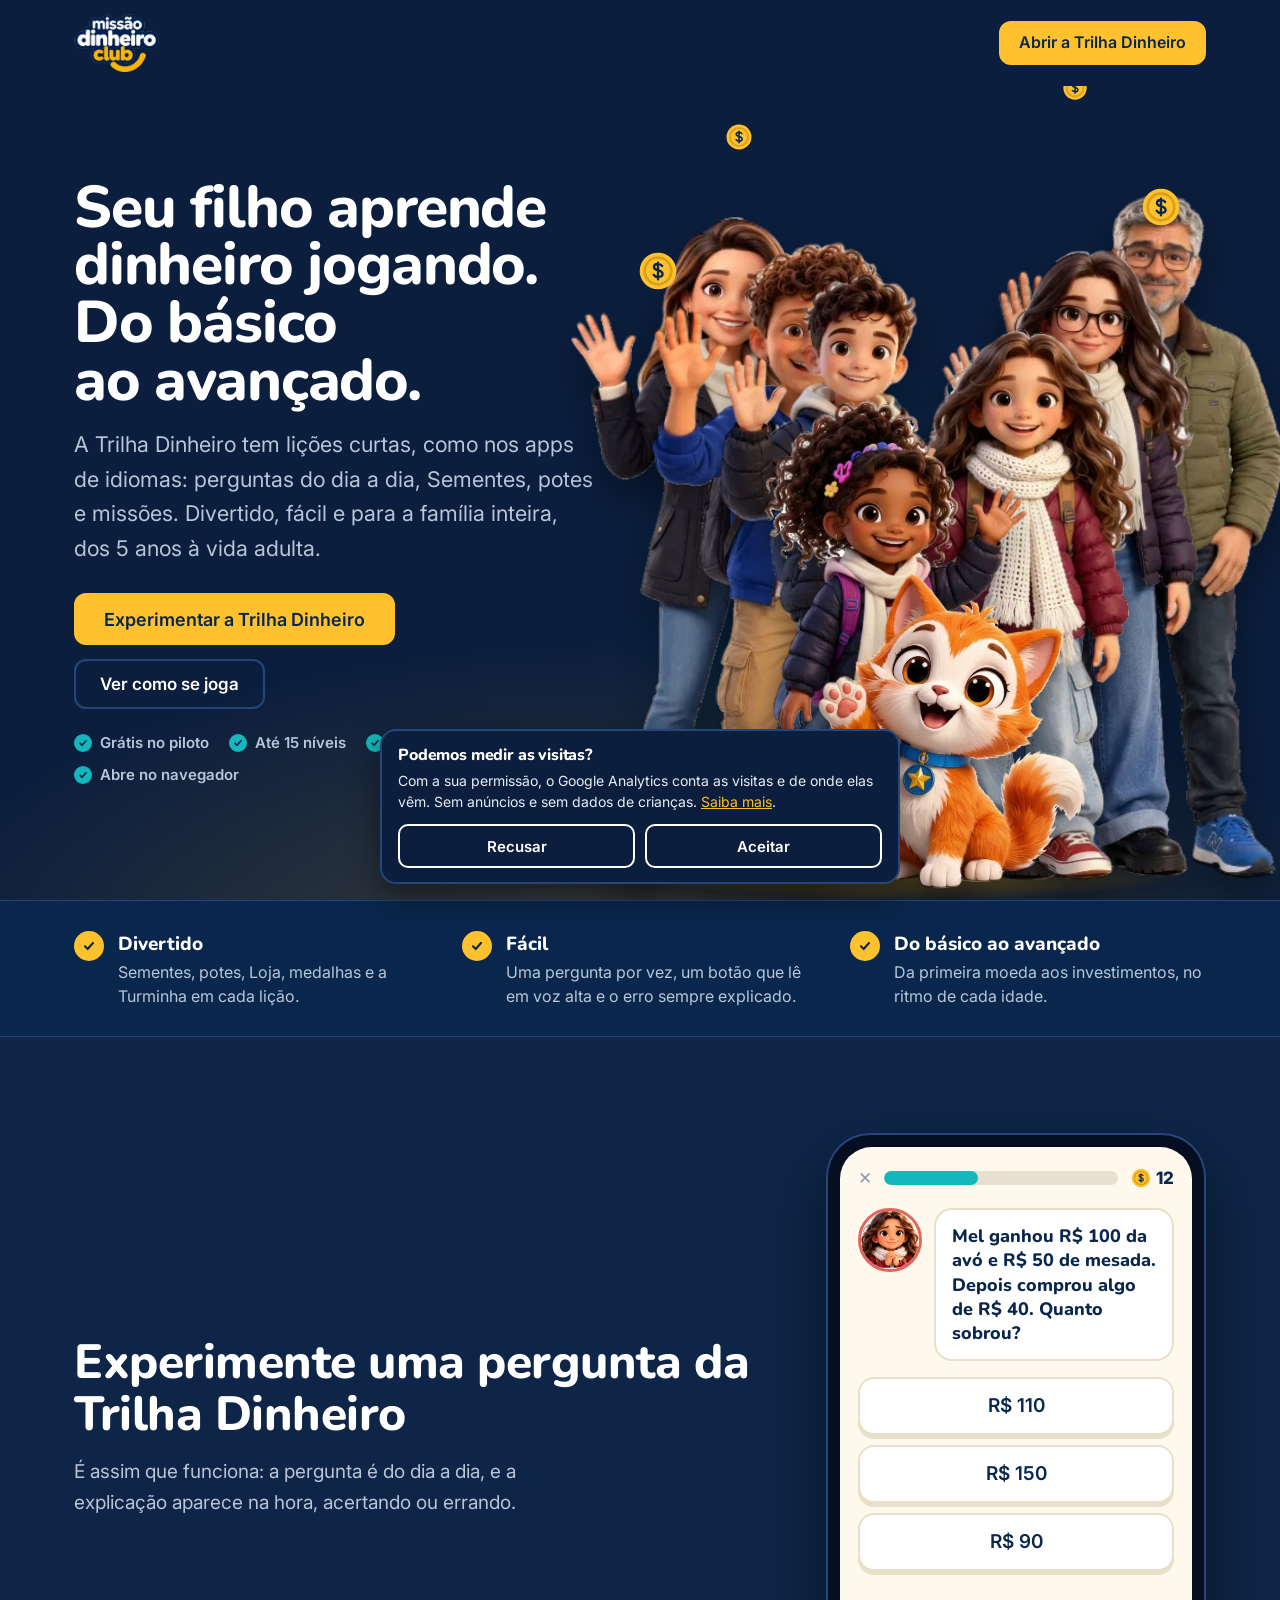
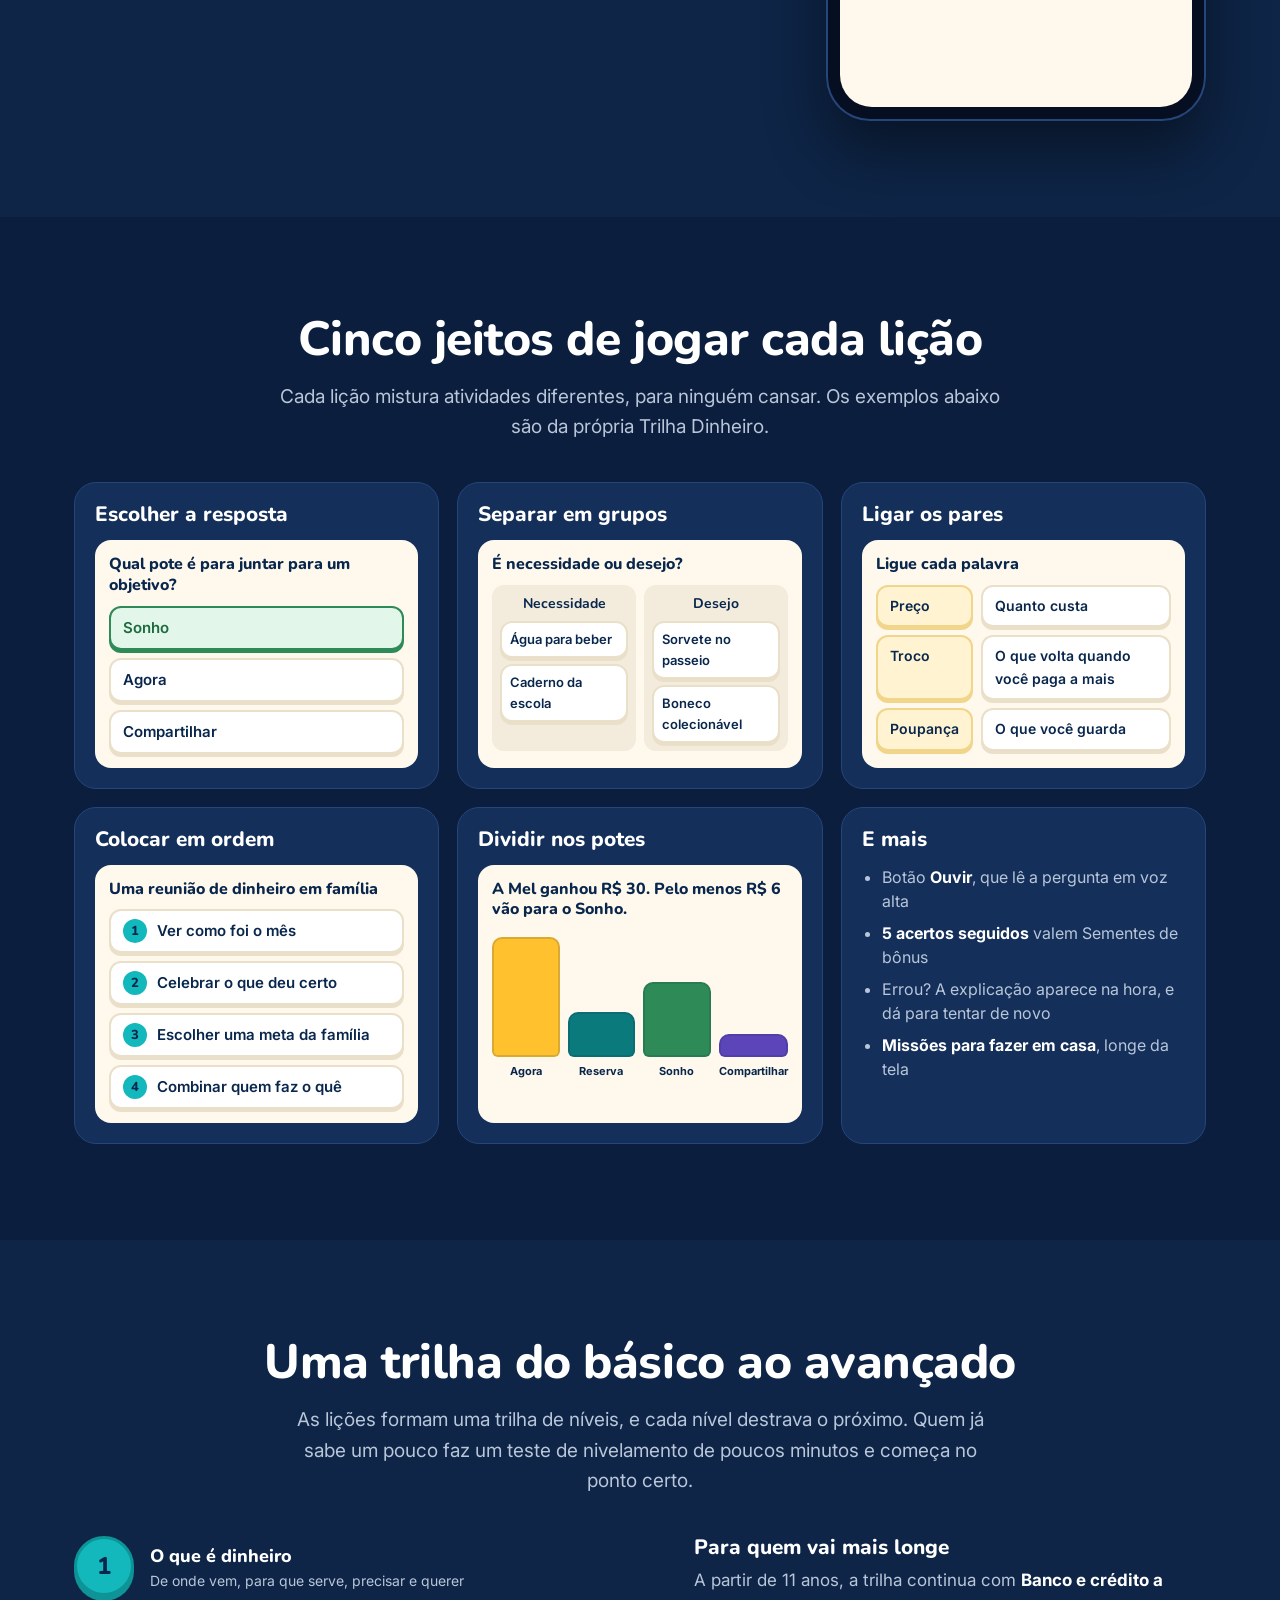
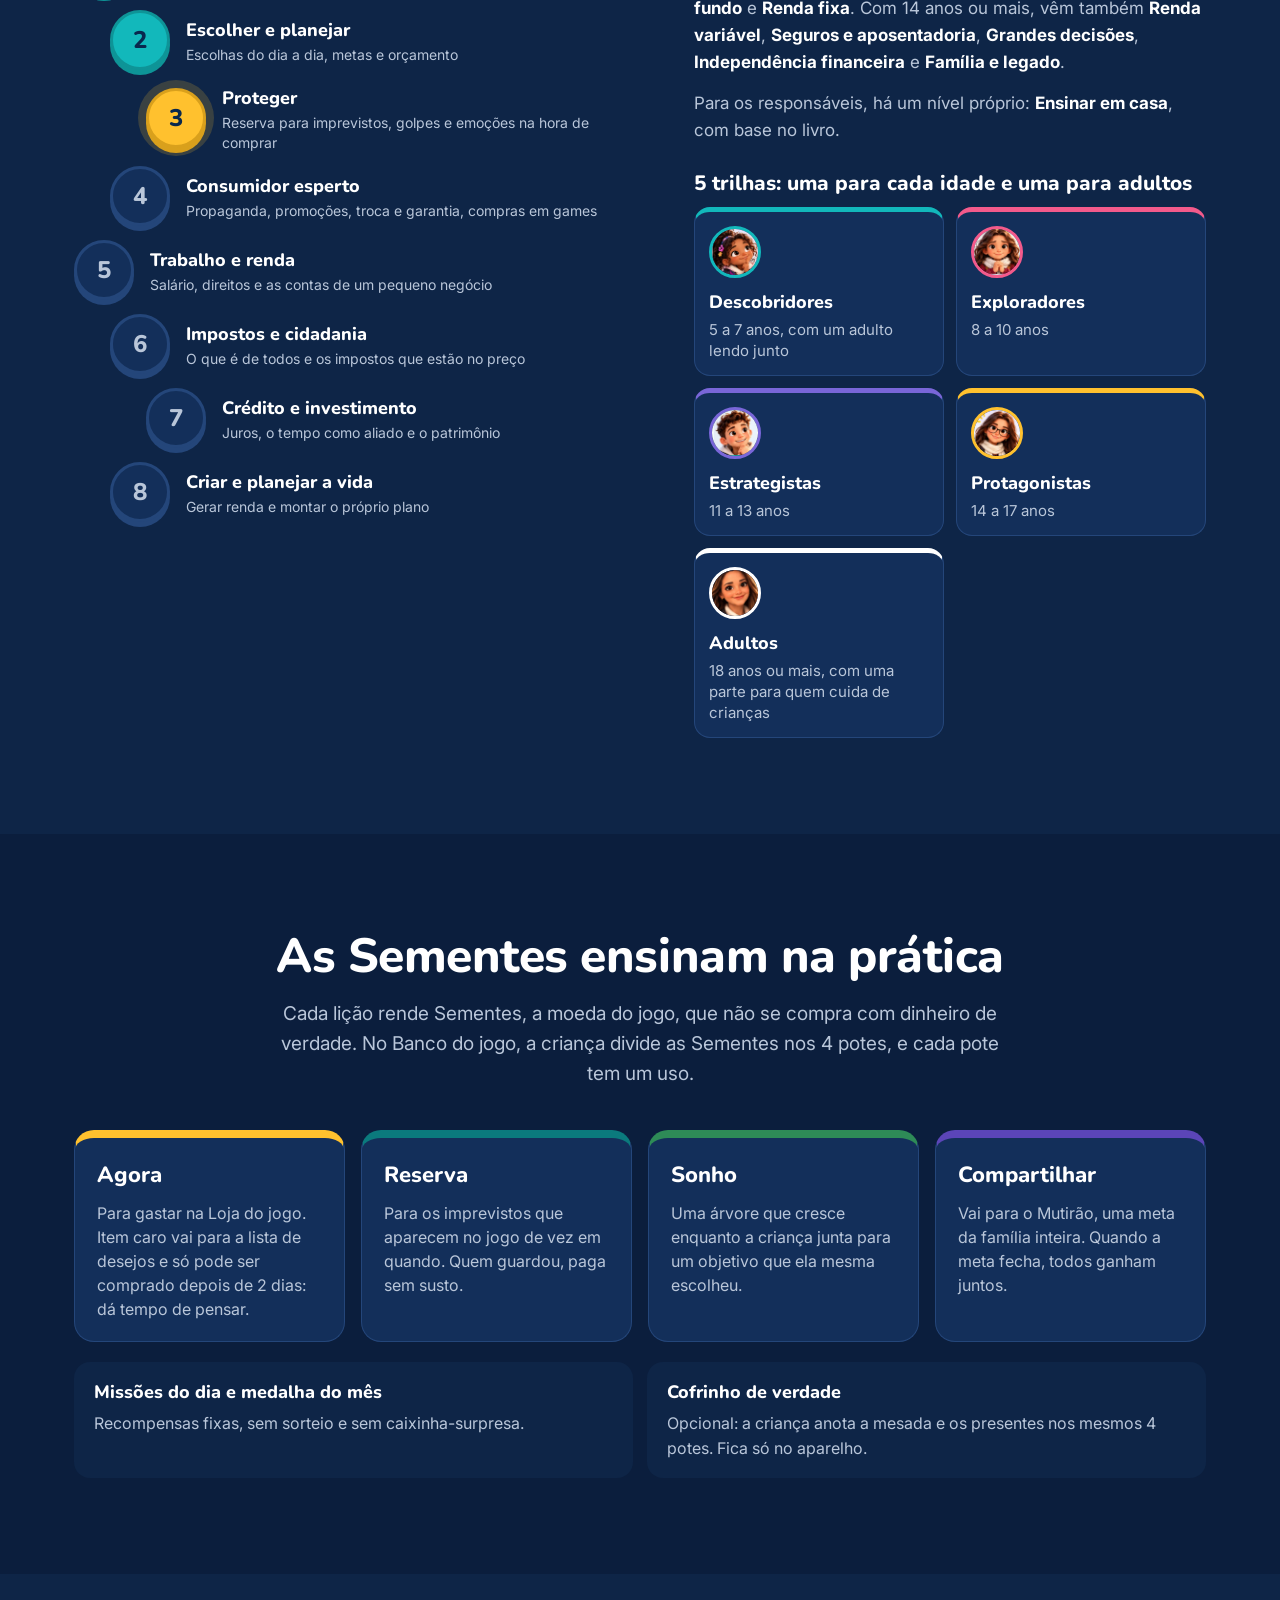
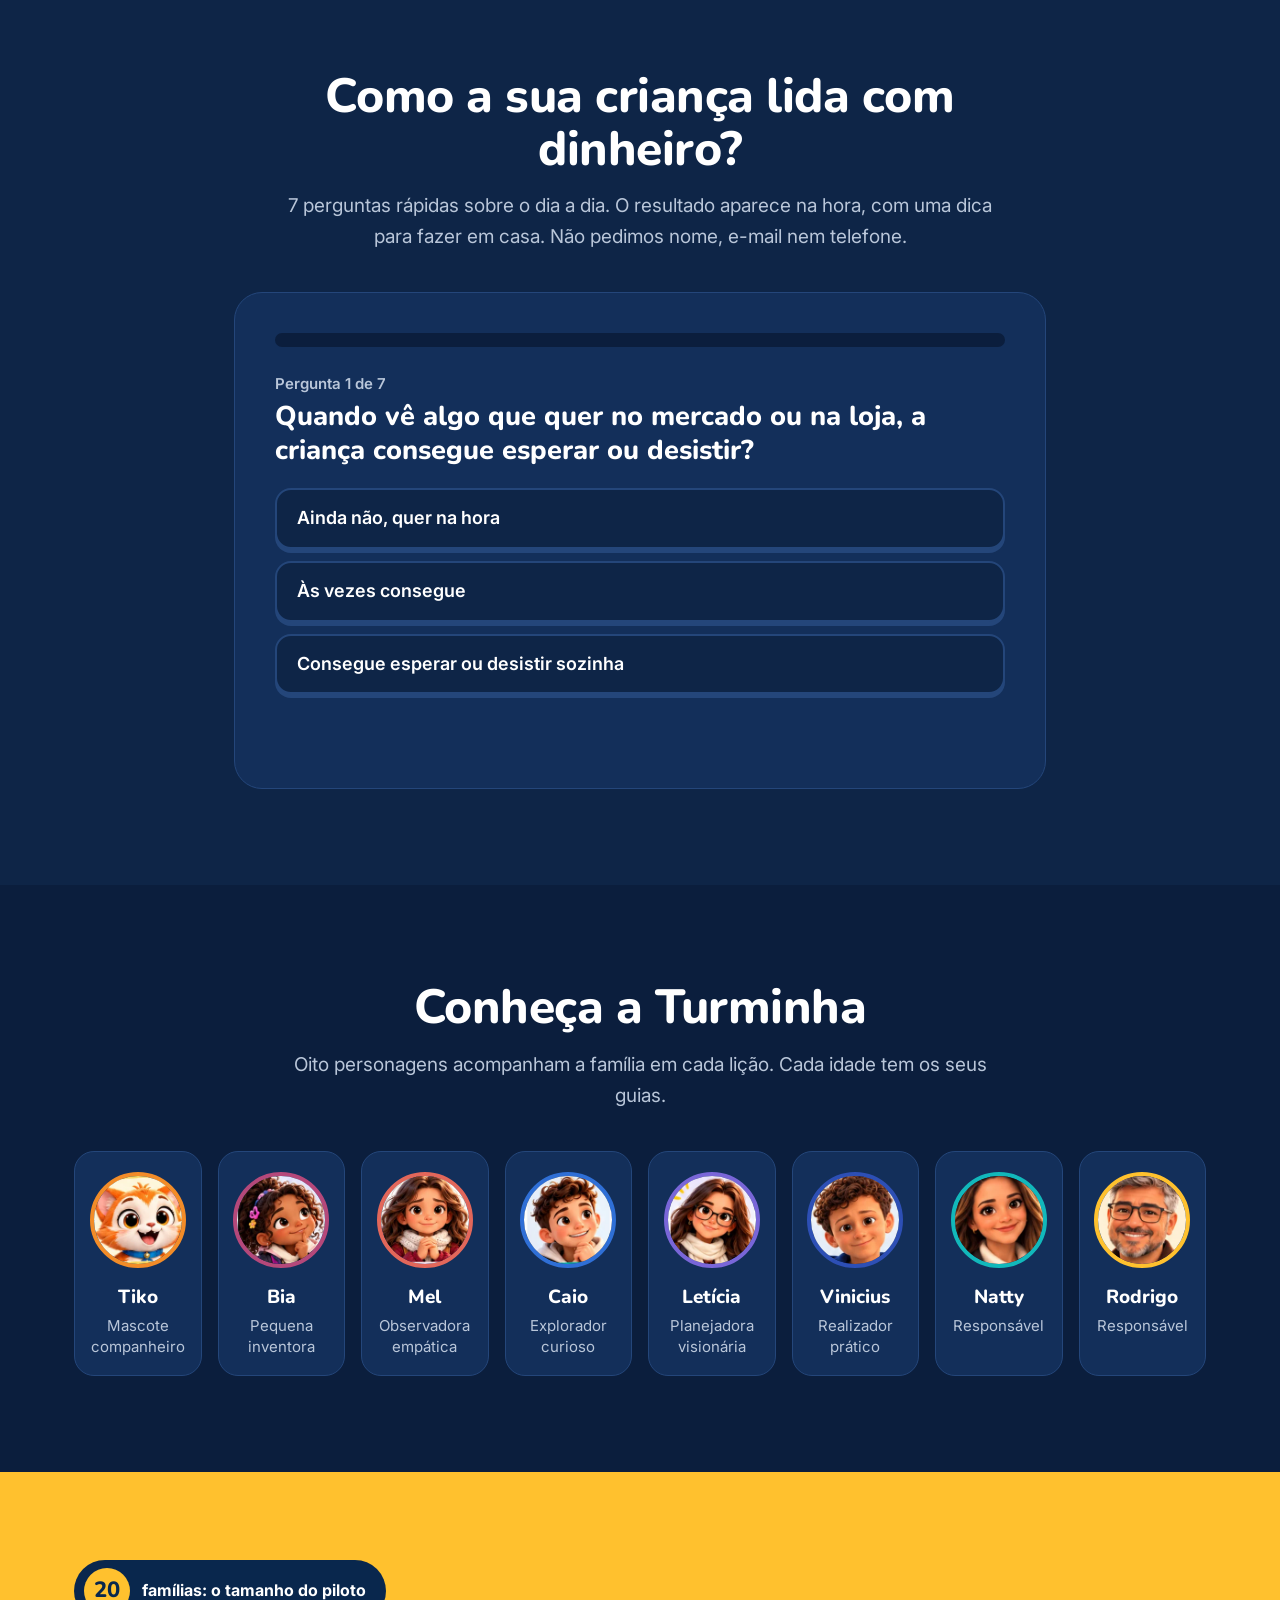
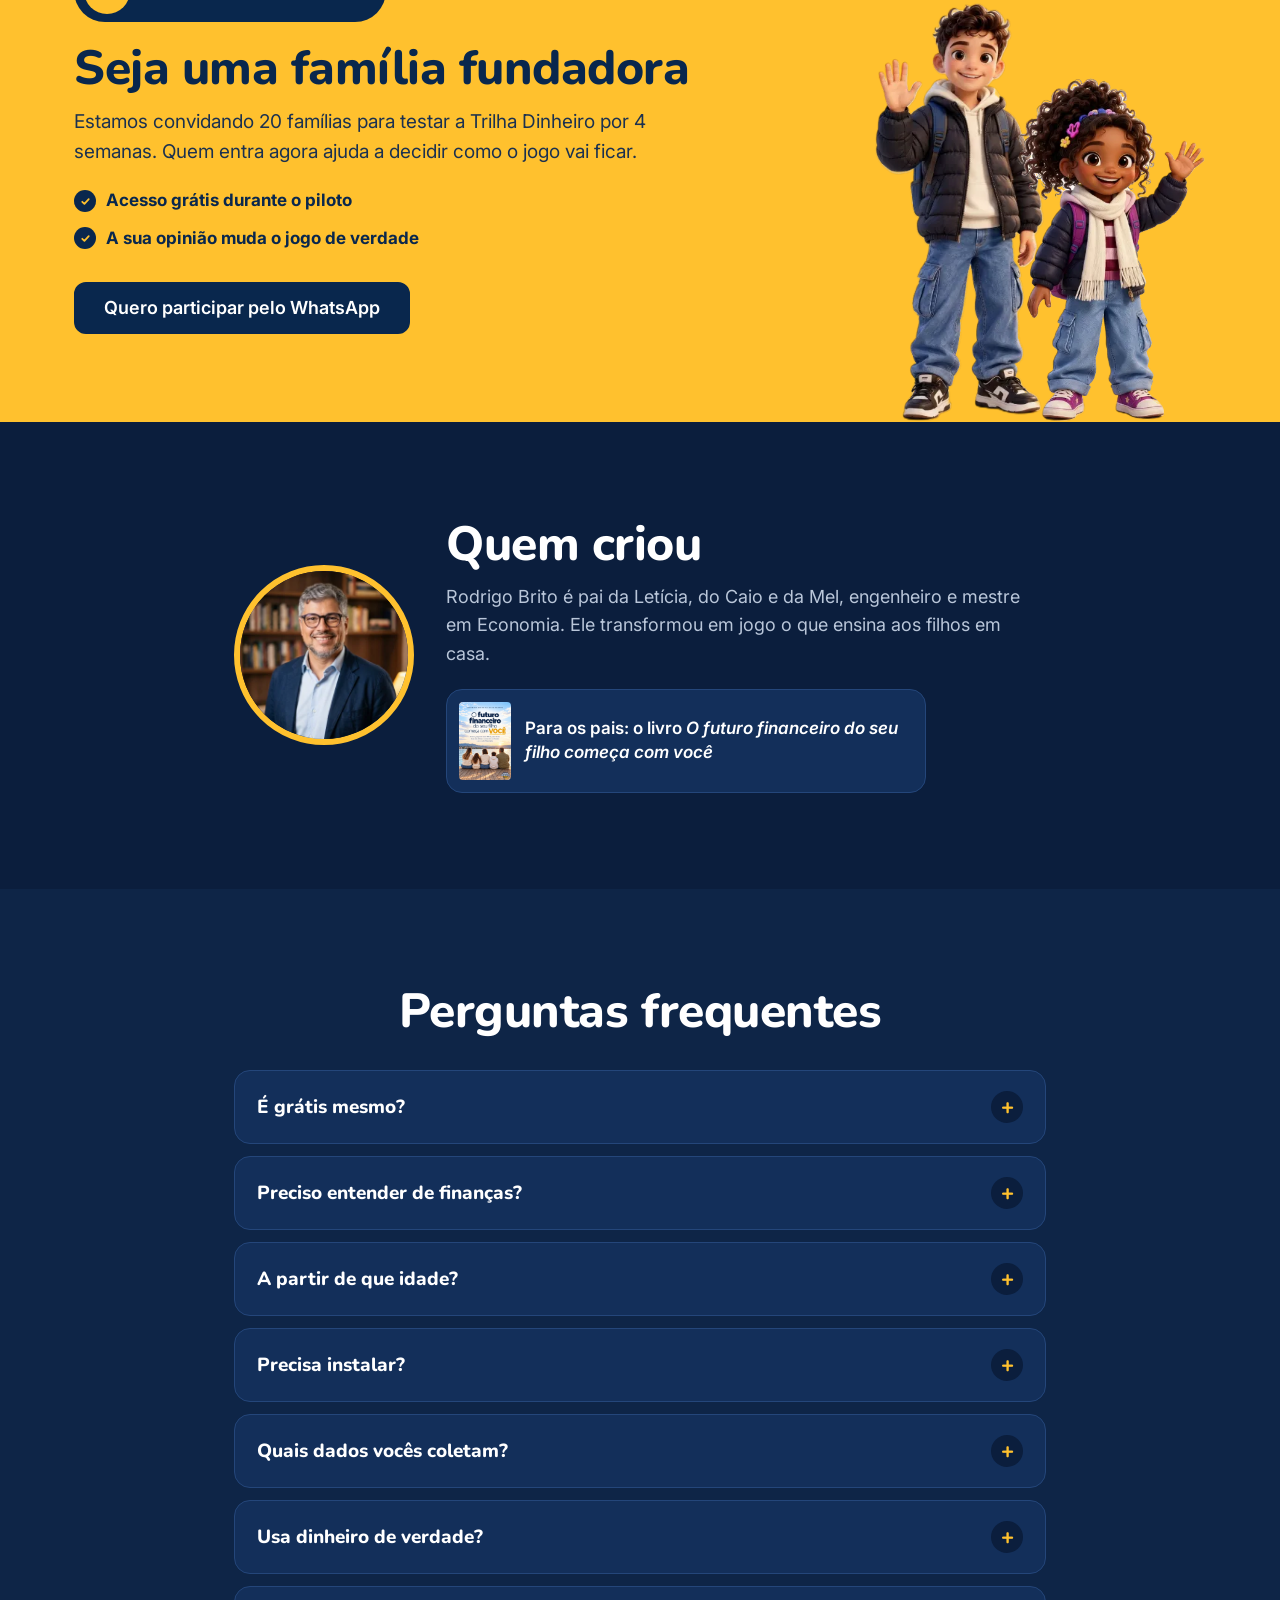
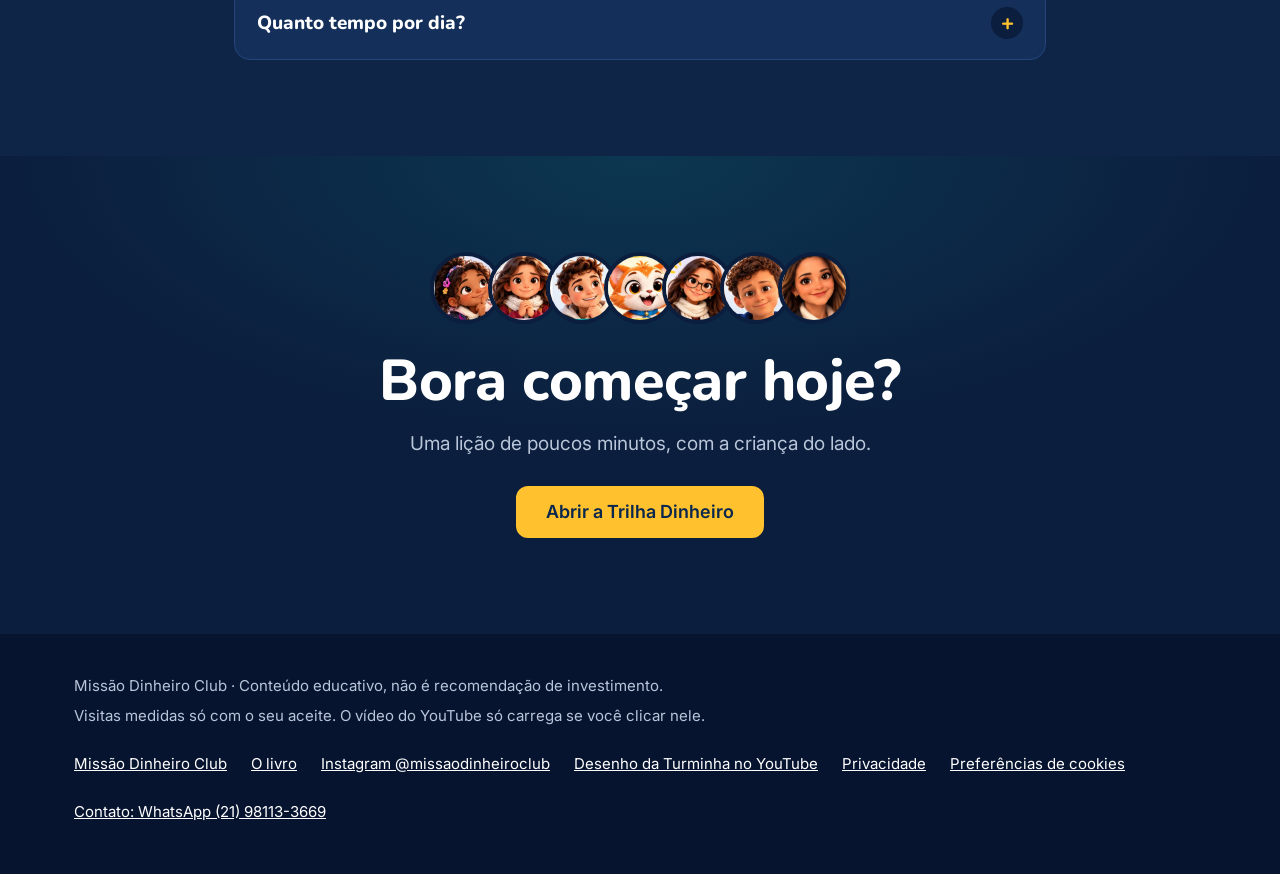
==== commit c5c69ddc: "Ajustes da auditoria da Copy e sck=email - Livro: ressalva da simulação logo abaixo das barras do to" ====
--- a/jogo/index.html
+++ b/jogo/index.html
@@ -202,12 +202,13 @@
         <h3>Para quem vai mais longe</h3>
         <p>A partir de 11 anos, a trilha continua com <strong>Banco e crédito a fundo</strong> e <strong>Renda fixa</strong>. Com 14 anos ou mais, vêm também <strong>Renda variável</strong>, <strong>Seguros e aposentadoria</strong>, <strong>Grandes decisões</strong>, <strong>Independência financeira</strong> e <strong>Família e legado</strong>.</p>
         <p>Para os responsáveis, há um nível próprio: <strong>Ensinar em casa</strong>, com base no livro.</p>
-        <h3>4 trilhas, uma para cada idade</h3>
+        <h3>5 trilhas: uma para cada idade e uma para adultos</h3>
         <ul class="trilhas">
           <li style="--c:#12B8BB"><img src="assets/bia-idle.webp" width="192" height="192" alt="" loading="lazy" decoding="async"><strong>Descobridores</strong><span>5 a 7 anos, com um adulto lendo junto</span></li>
           <li style="--c:#F35A8B"><img src="assets/mel-idle.webp" width="192" height="192" alt="" loading="lazy" decoding="async"><strong>Exploradores</strong><span>8 a 10 anos</span></li>
           <li style="--c:#7966D8"><img src="assets/caio-idle.webp" width="192" height="192" alt="" loading="lazy" decoding="async"><strong>Estrategistas</strong><span>11 a 13 anos</span></li>
-          <li style="--c:#FFC12E"><img src="assets/leticia-idle.webp" width="192" height="192" alt="" loading="lazy" decoding="async"><strong>Protagonistas</strong><span>14 anos ou mais, para adolescentes e adultos</span></li>
+          <li style="--c:#FFC12E"><img src="assets/leticia-idle.webp" width="192" height="192" alt="" loading="lazy" decoding="async"><strong>Protagonistas</strong><span>14 a 17 anos</span></li>
+          <li style="--c:#FFFFFF"><img src="assets/natty-idle.webp" width="192" height="192" alt="" loading="lazy" decoding="async"><strong>Adultos</strong><span>18 anos ou mais, com uma parte para quem cuida de crianças</span></li>
         </ul>
       </div>
     </div>
@@ -285,9 +286,9 @@
 <section class="fundadoras" id="fundadoras">
   <div class="faixa fundadoras-in">
     <div class="fundadoras-txt">
-      <p class="vagas"><strong>20</strong><span>famílias no piloto</span></p>
+      <p class="vagas"><strong>20</strong><span>famílias: o tamanho do piloto</span></p>
       <h2>Seja uma família fundadora</h2>
-      <p>Estamos testando a Trilha Dinheiro com 20 famílias, por 4 semanas. Quem entra agora ajuda a decidir como o jogo vai ficar.</p>
+      <p>Estamos convidando 20 famílias para testar a Trilha Dinheiro por 4 semanas. Quem entra agora ajuda a decidir como o jogo vai ficar.</p>
       <ul class="ganha">
         <li>Acesso grátis durante o piloto</li>
         <li>A sua opinião muda o jogo de verdade</li>
@@ -323,7 +324,7 @@
     <h2 class="centro">Perguntas frequentes</h2>
     <div class="faq-lista">
       <details class="faq"><summary>É grátis mesmo?</summary><p>Sim. Durante o piloto, a Trilha Dinheiro é grátis, sem anúncios e sem compras.</p></details>
-      <details class="faq"><summary>Preciso entender de finanças?</summary><p>Não. A trilha Protagonistas, a partir de 14 anos, serve também para adultos, e vocês aprendem juntos.</p></details>
+      <details class="faq"><summary>Preciso entender de finanças?</summary><p>Não. Os adultos têm uma trilha própria, e vocês aprendem juntos.</p></details>
       <details class="faq"><summary>A partir de que idade?</summary><p>A partir de 5 anos. Na faixa de 5 a 7, um adulto lê junto com a criança.</p></details>
       <details class="faq"><summary>Precisa instalar?</summary><p>Não. Abre no navegador do celular ou do computador. Se quiser, dá para adicionar à tela inicial como um aplicativo.</p></details>
       <details class="faq"><summary>Quais dados vocês coletam?</summary><p>Nenhum nome, e-mail ou telefone. Se você aceitar no aviso de cookies, o Google Analytics mede as visitas a esta página, sem anúncios. O jogo cria um código anônimo e envia só dados de uso, como lições feitas. Dá para desligar o envio no rodapé do jogo.</p></details>
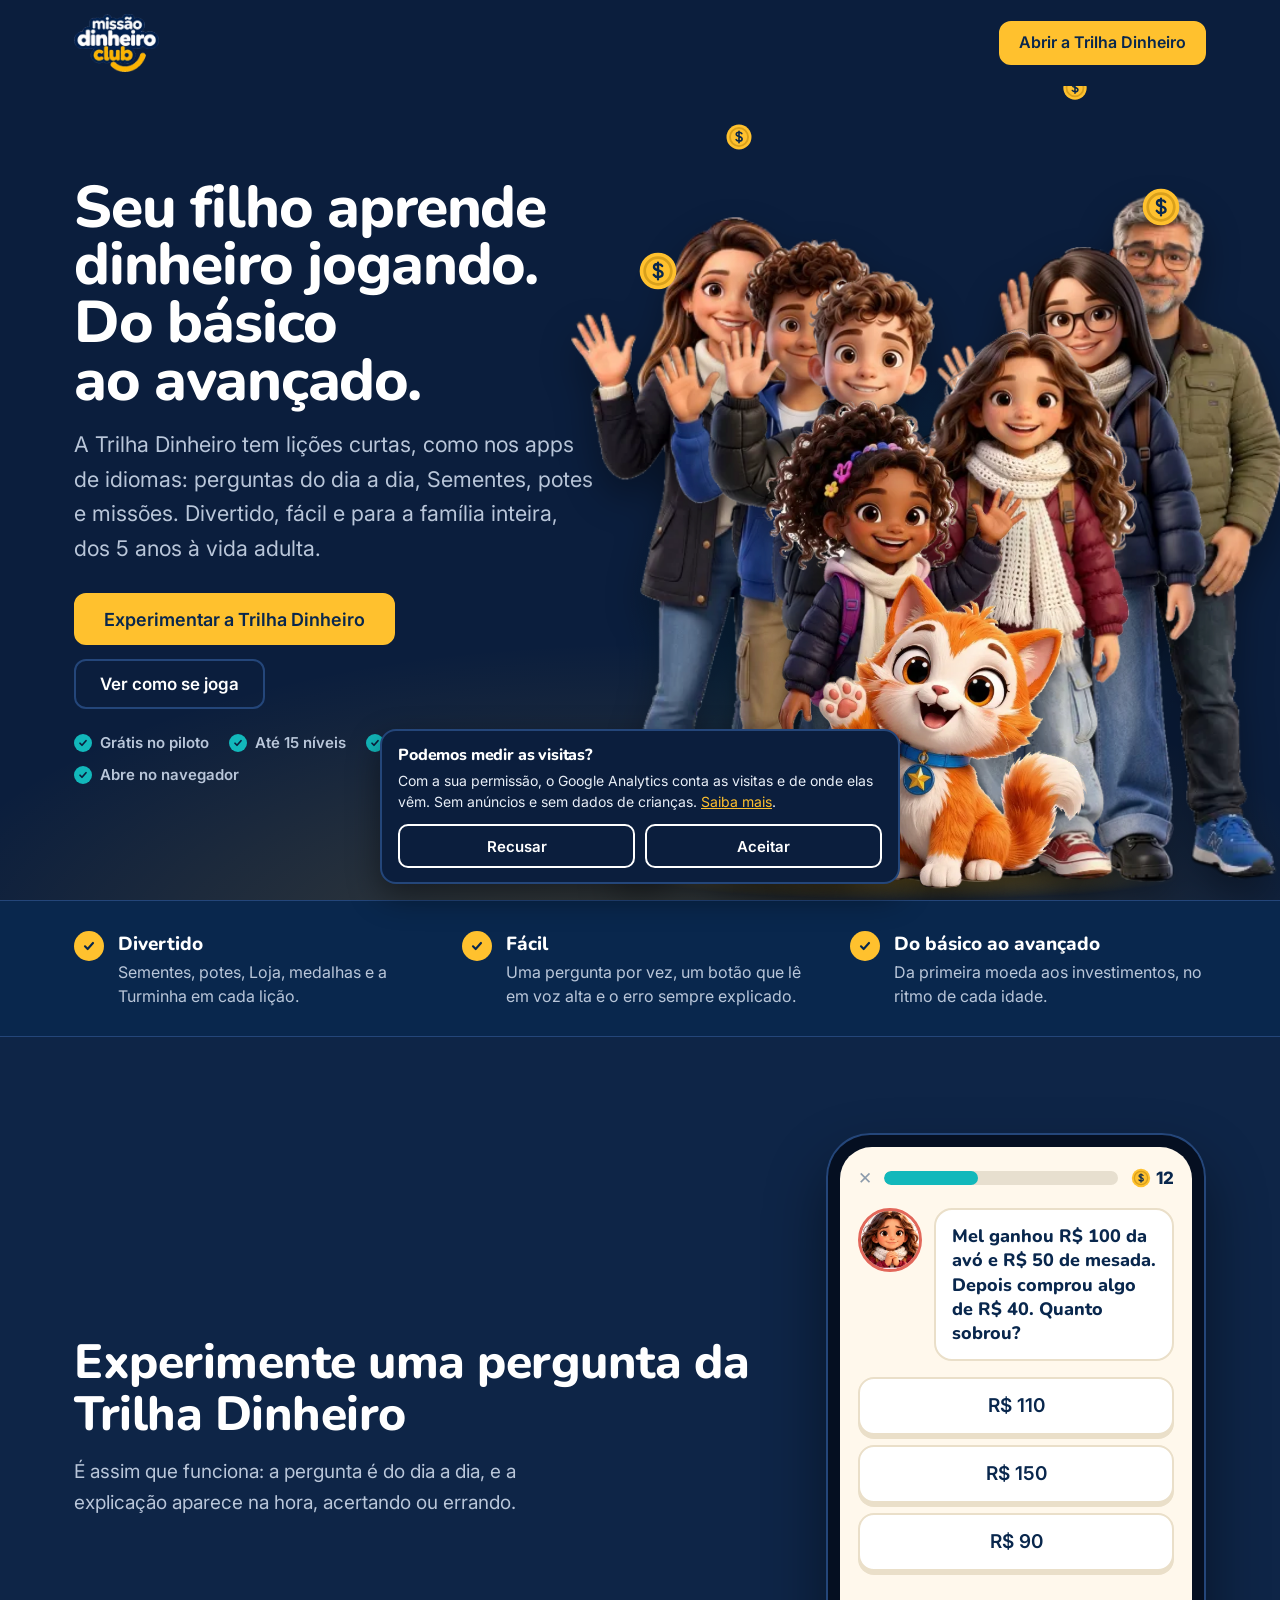
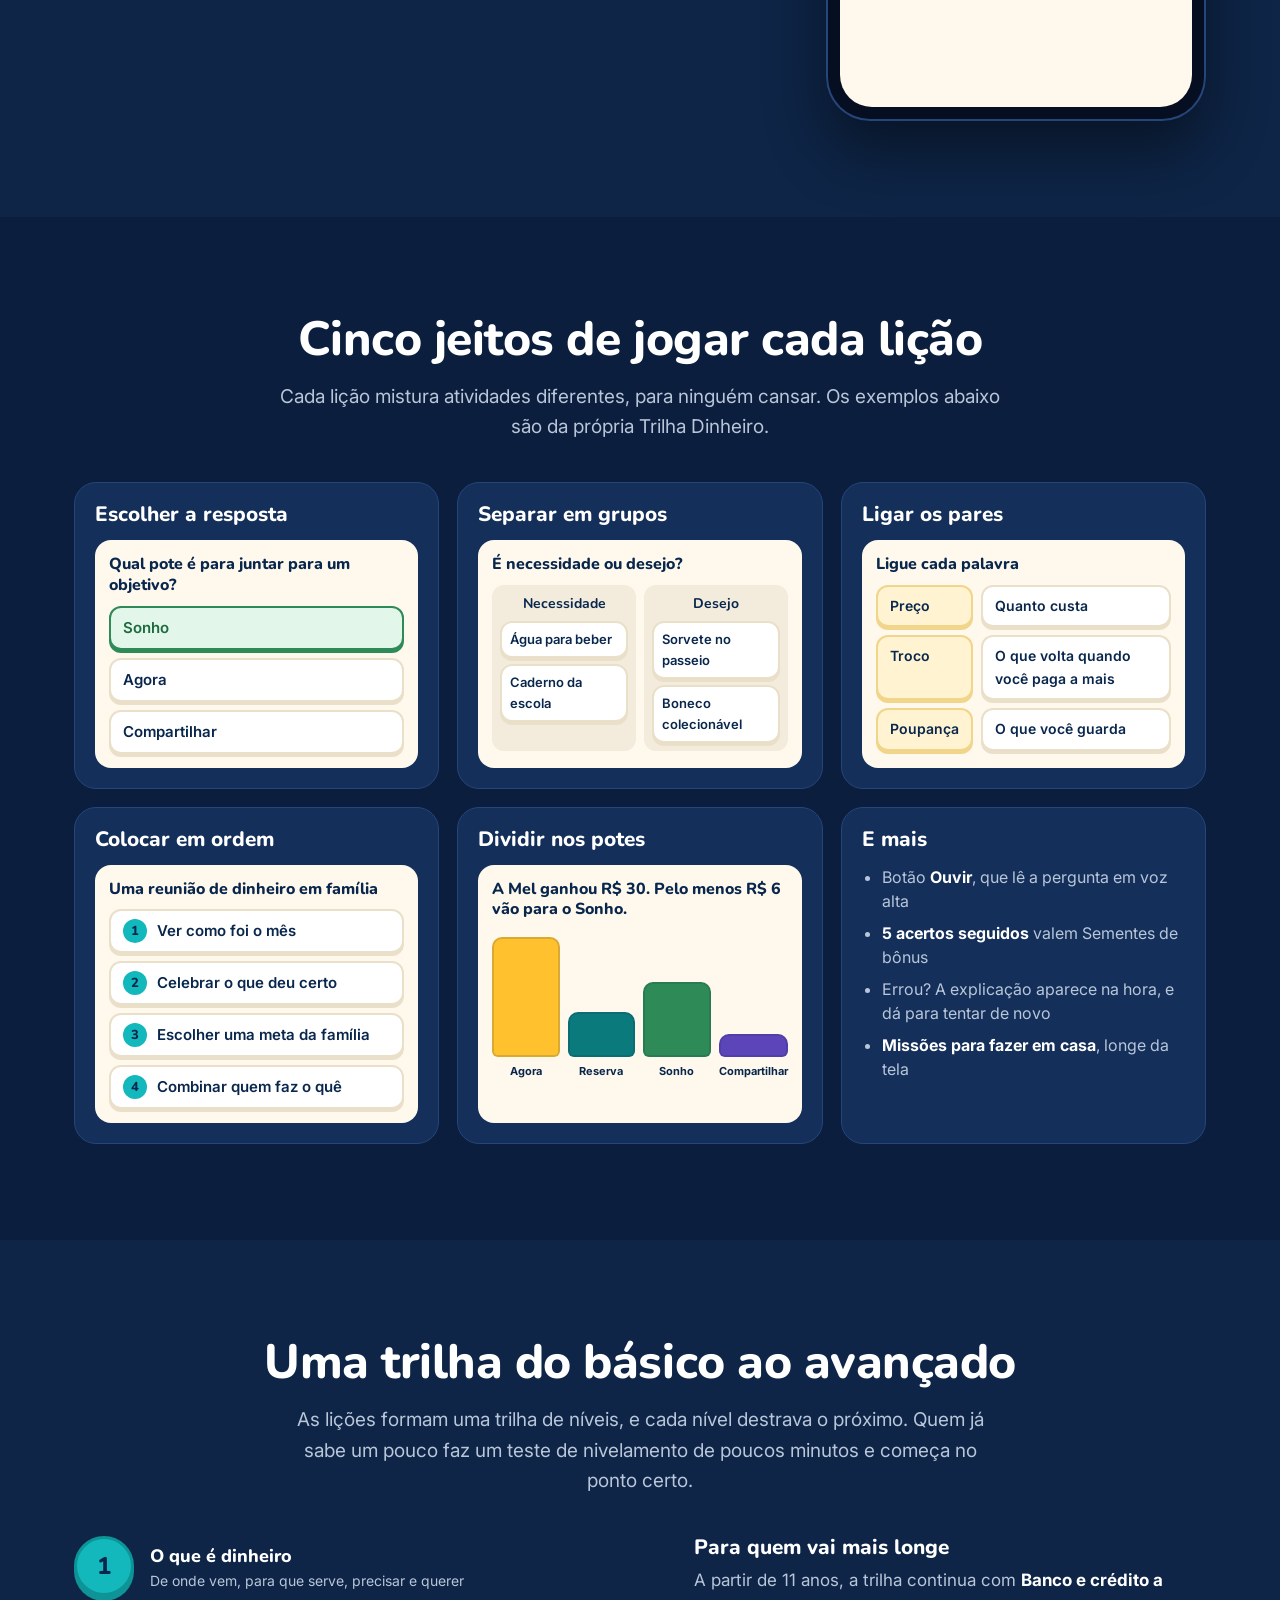
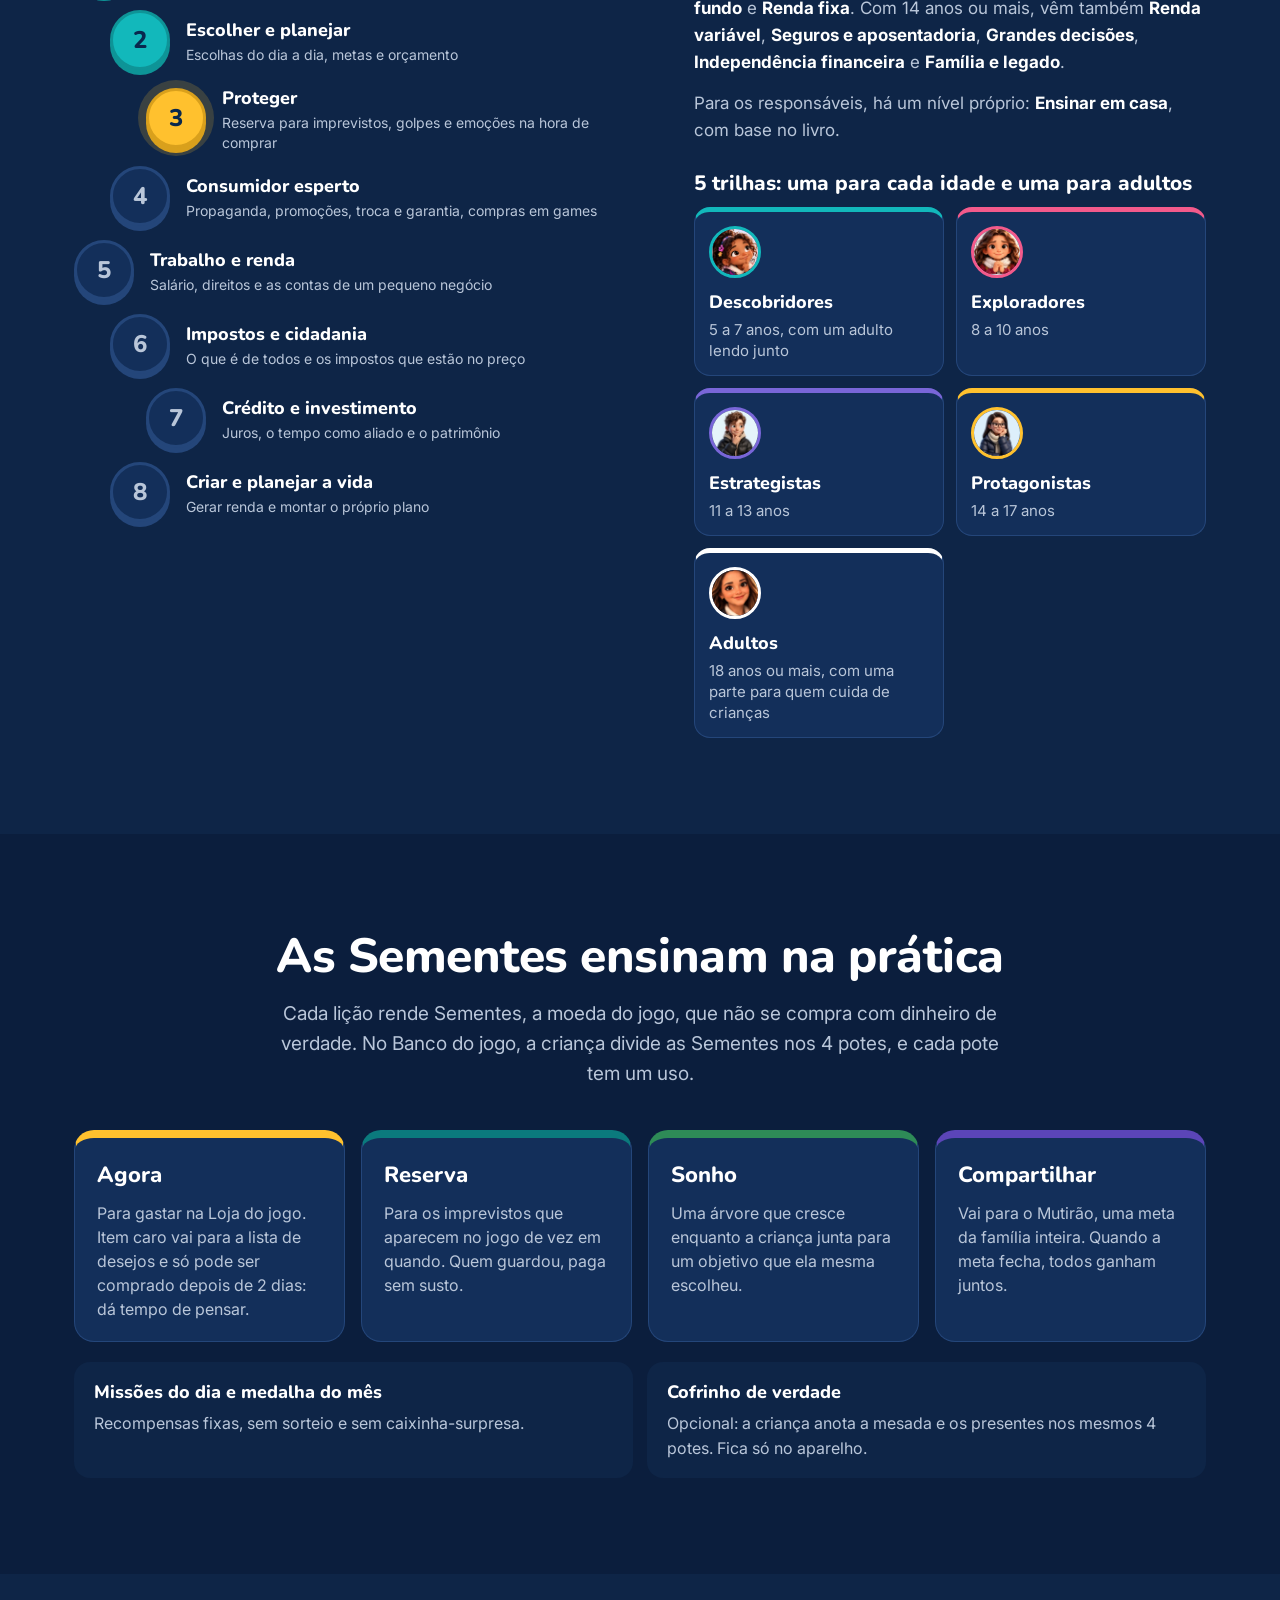
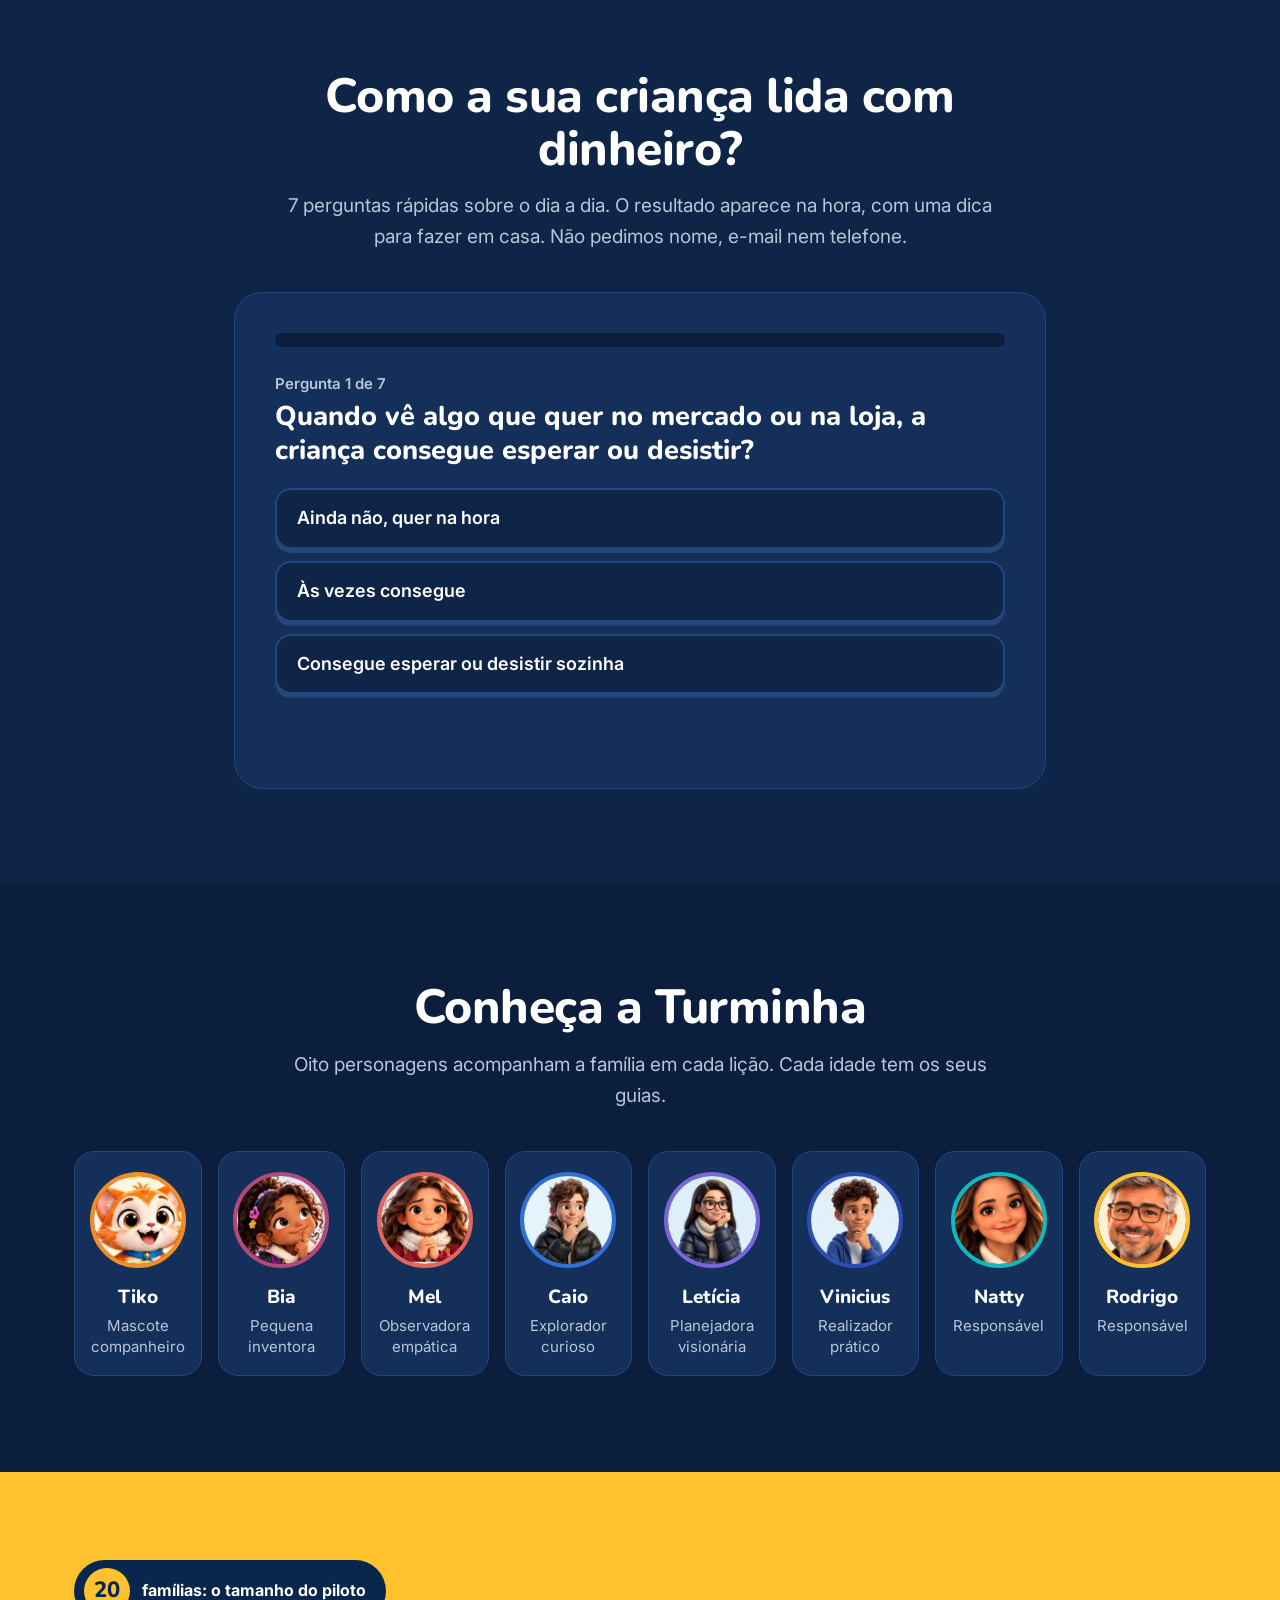
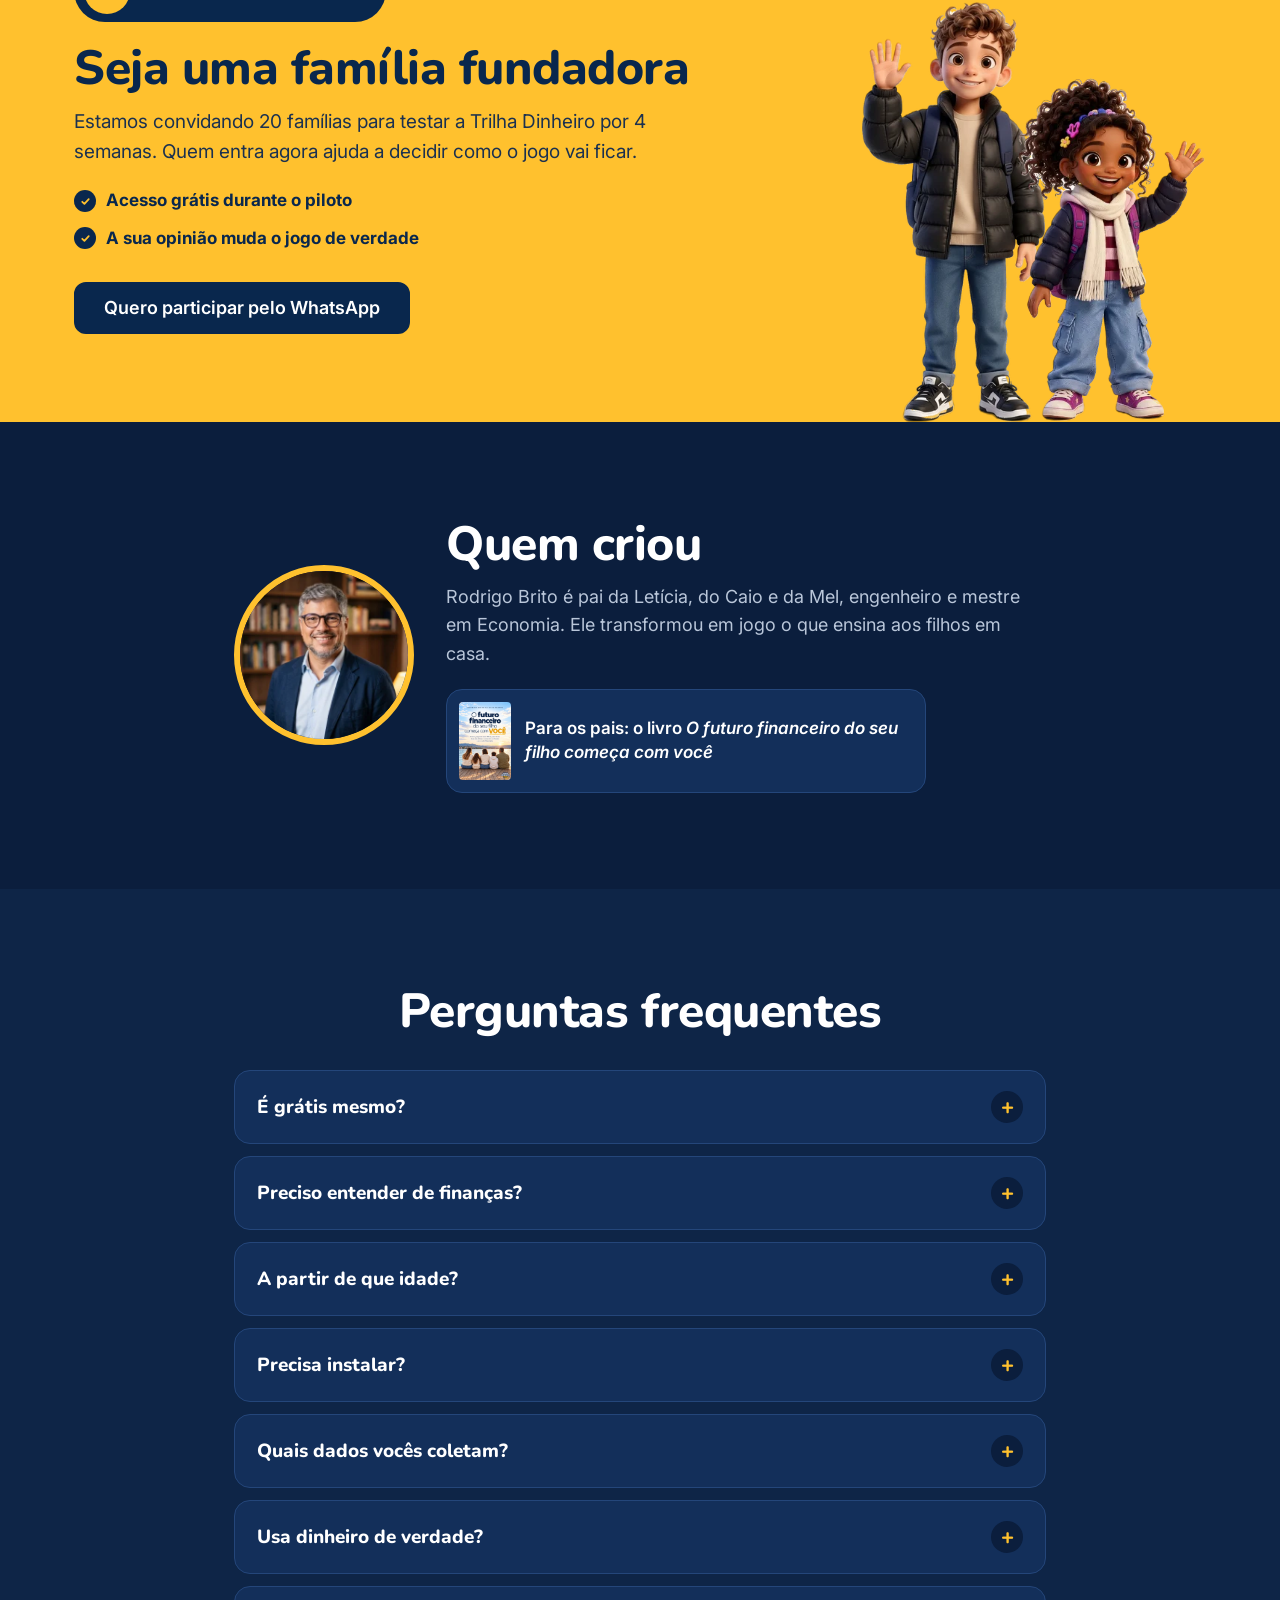
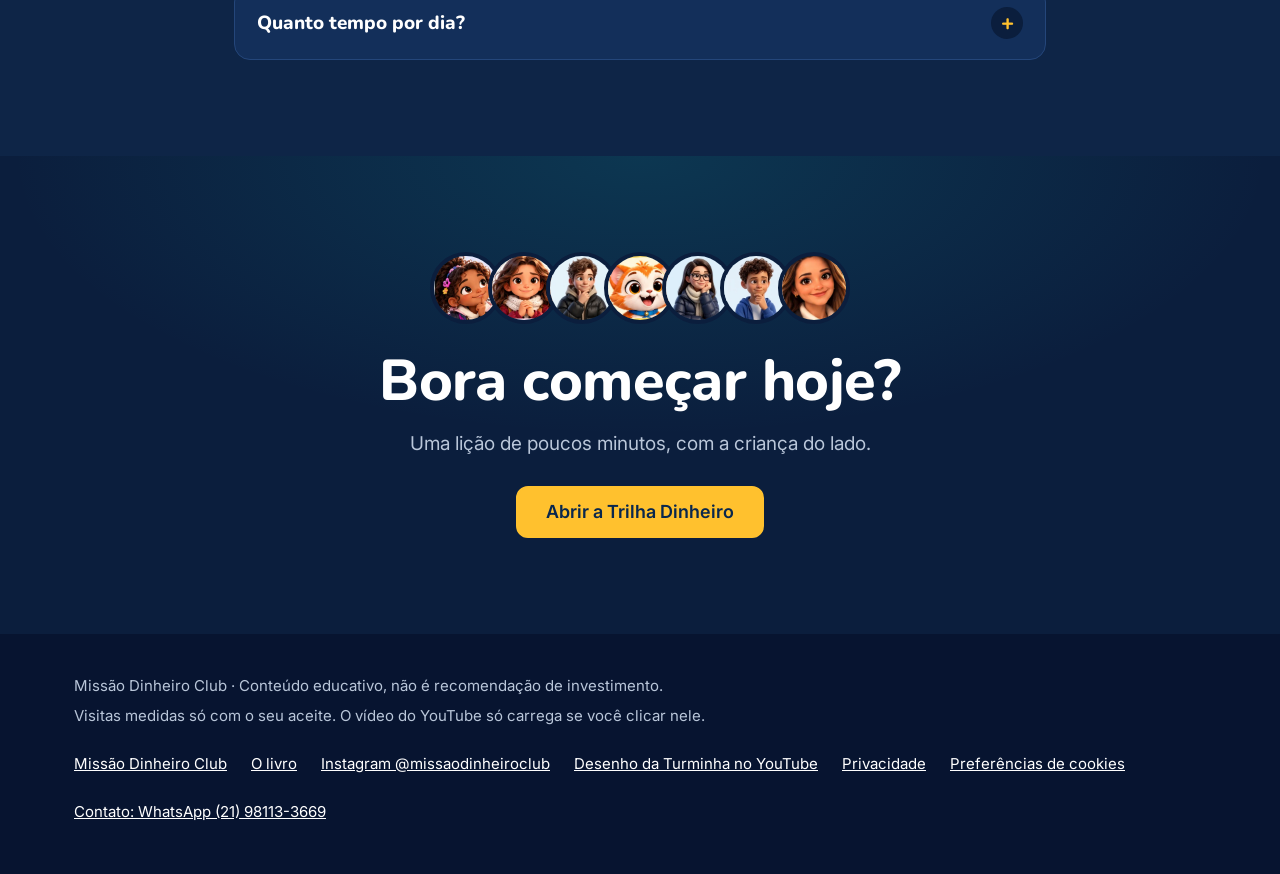
==== commit 6248bb2f: "Guia grátis por e-mail (MailerLite), políticas atualizadas e retratos novos da Turminha - /livro/: f" ====
--- a/jogo/index.html
+++ b/jogo/index.html
@@ -65,9 +65,9 @@
       <svg class="m m5"><use href="#moeda"/></svg>
       <img src="assets/natty-oi.webp" width="222" height="560" alt="" class="p p-natty">
       <img src="assets/rodrigo-oi.webp" width="235" height="560" alt="" class="p p-rodrigo">
-      <img src="assets/vinicius-oi.webp" width="221" height="560" alt="" class="p p-vinicius">
-      <img src="assets/leticia-oi.webp" width="231" height="560" alt="" class="p p-leticia">
-      <img src="assets/caio-oi.webp" width="229" height="560" alt="" class="p p-caio">
+      <img src="assets/vinicius-oi.webp" width="215" height="560" alt="" class="p p-vinicius">
+      <img src="assets/leticia-oi.webp" width="237" height="560" alt="" class="p p-leticia">
+      <img src="assets/caio-oi.webp" width="245" height="560" alt="" class="p p-caio">
       <img src="assets/mel-oi.webp" width="268" height="560" alt="" class="p p-mel">
       <img src="assets/bia-oi.webp" width="310" height="560" alt="" class="p p-bia">
       <img src="assets/tiko-oi.webp" width="479" height="560" alt="" class="p p-tiko" fetchpriority="high">
@@ -297,7 +297,7 @@
       <a class="btn btn-escuro btn-grande" target="_blank" rel="noopener" href="https://wa.me/5521981133669?text=Ol%C3%A1!%20Quero%20ser%20uma%20fam%C3%ADlia%20fundadora%20da%20Miss%C3%A3o%20Dinheiro.">Quero participar pelo WhatsApp</a>
     </div>
     <div class="fundadoras-turma" aria-hidden="true">
-      <img src="assets/caio-oi.webp" width="229" height="560" alt="" loading="lazy" decoding="async">
+      <img src="assets/caio-oi.webp" width="245" height="560" alt="" loading="lazy" decoding="async">
       <img src="assets/bia-oi.webp" width="310" height="560" alt="" loading="lazy" decoding="async">
     </div>
   </div>
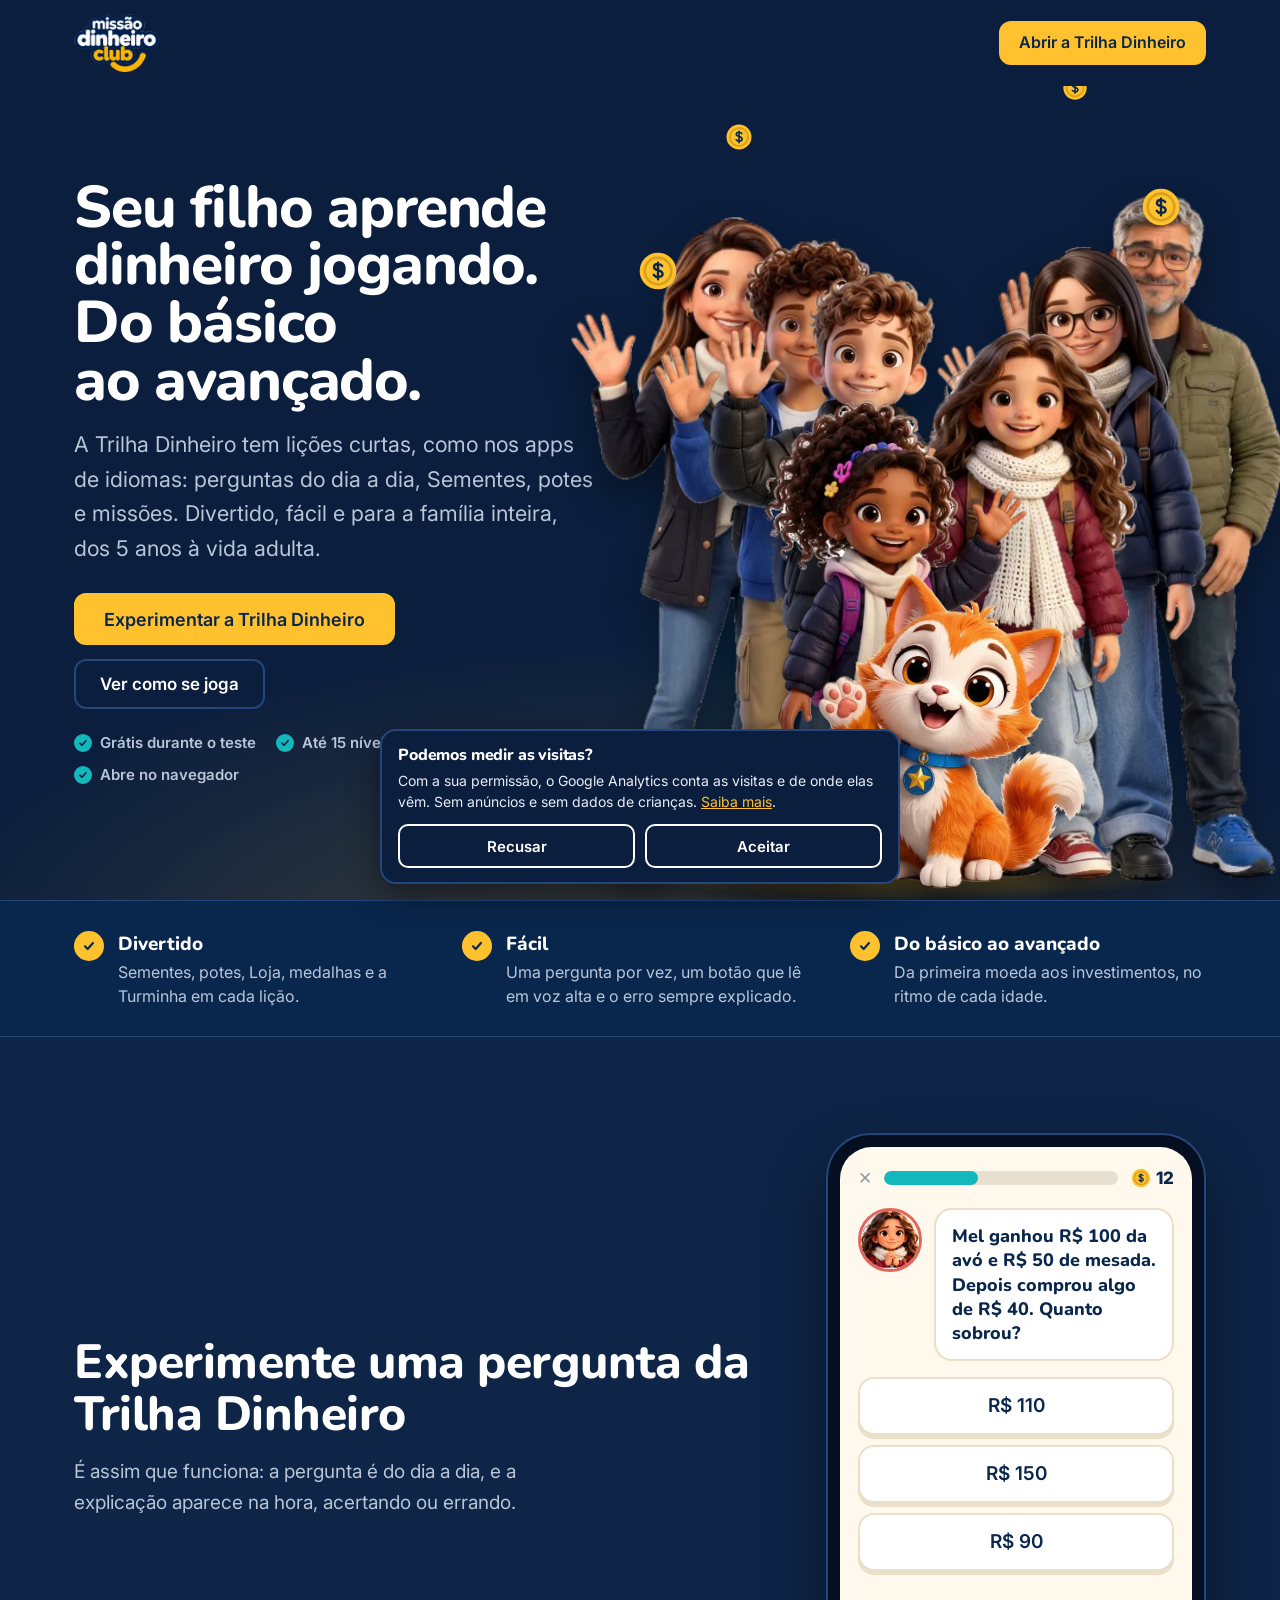
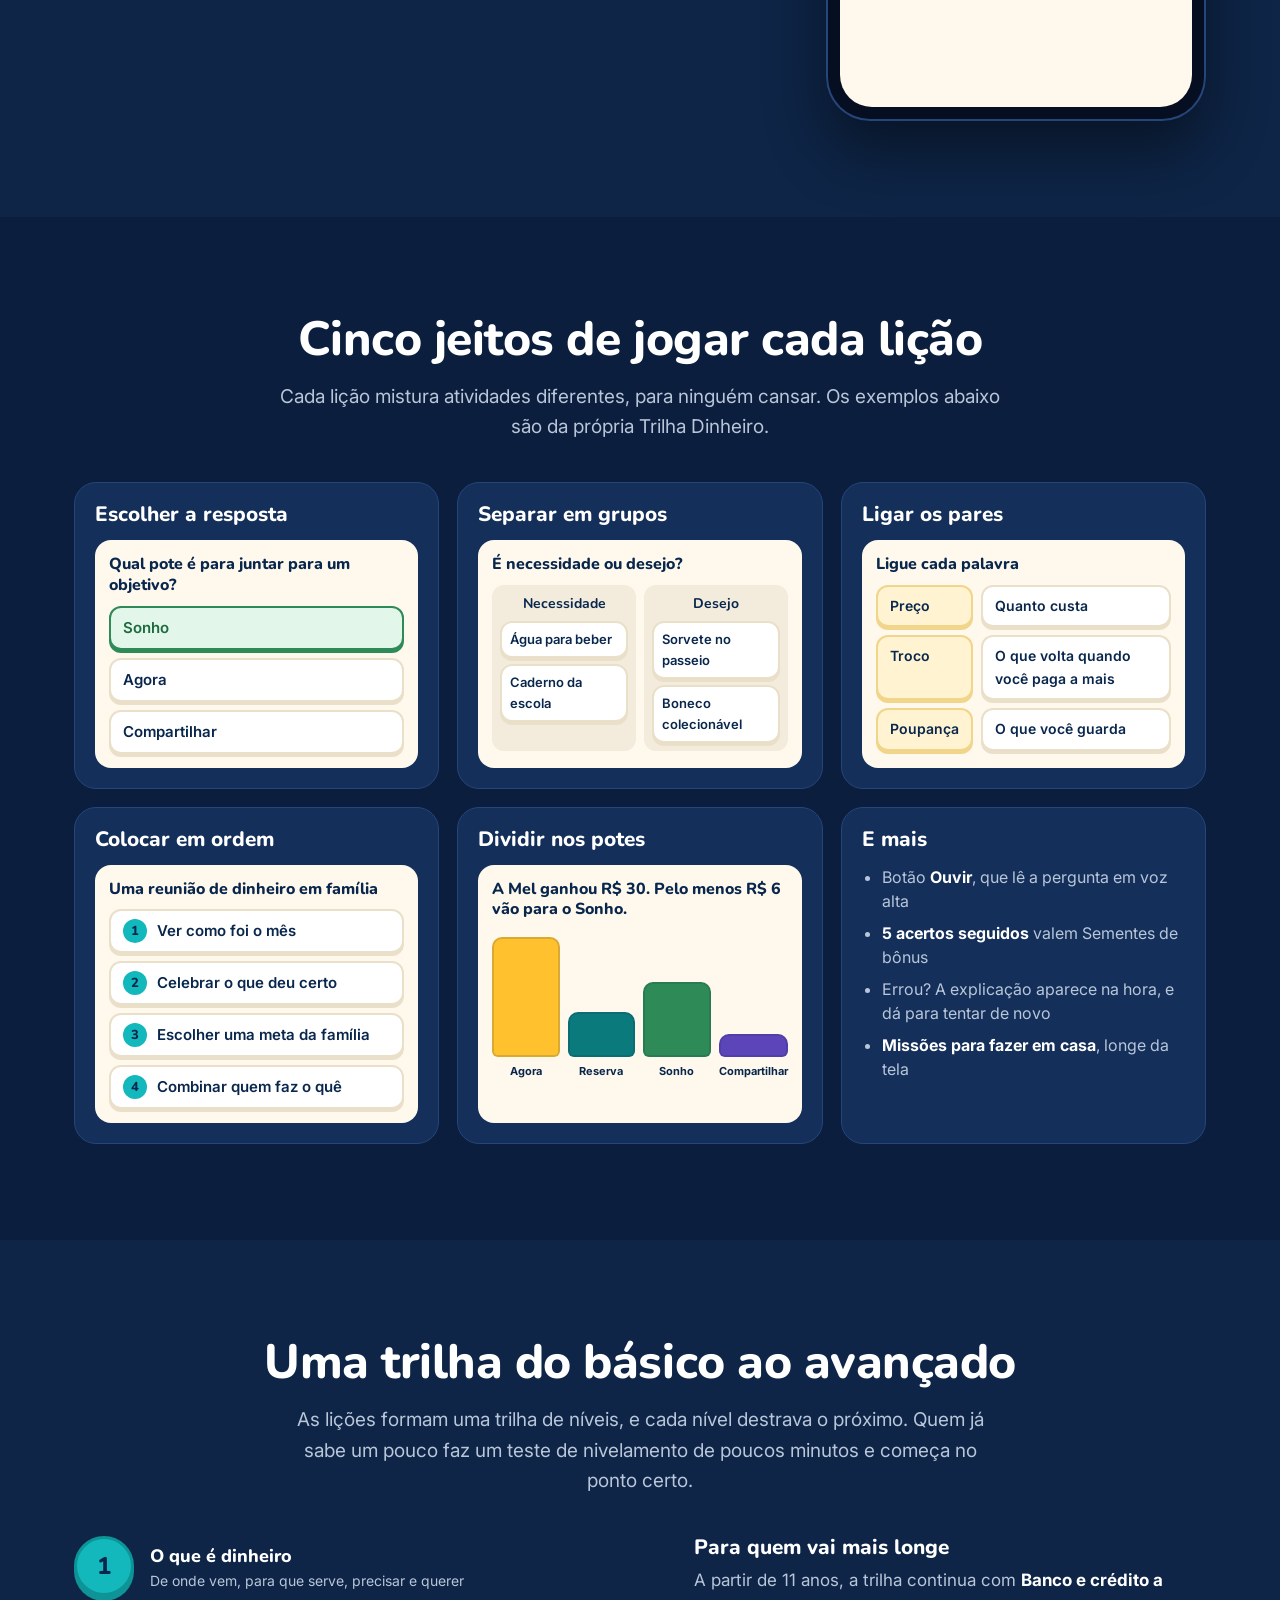
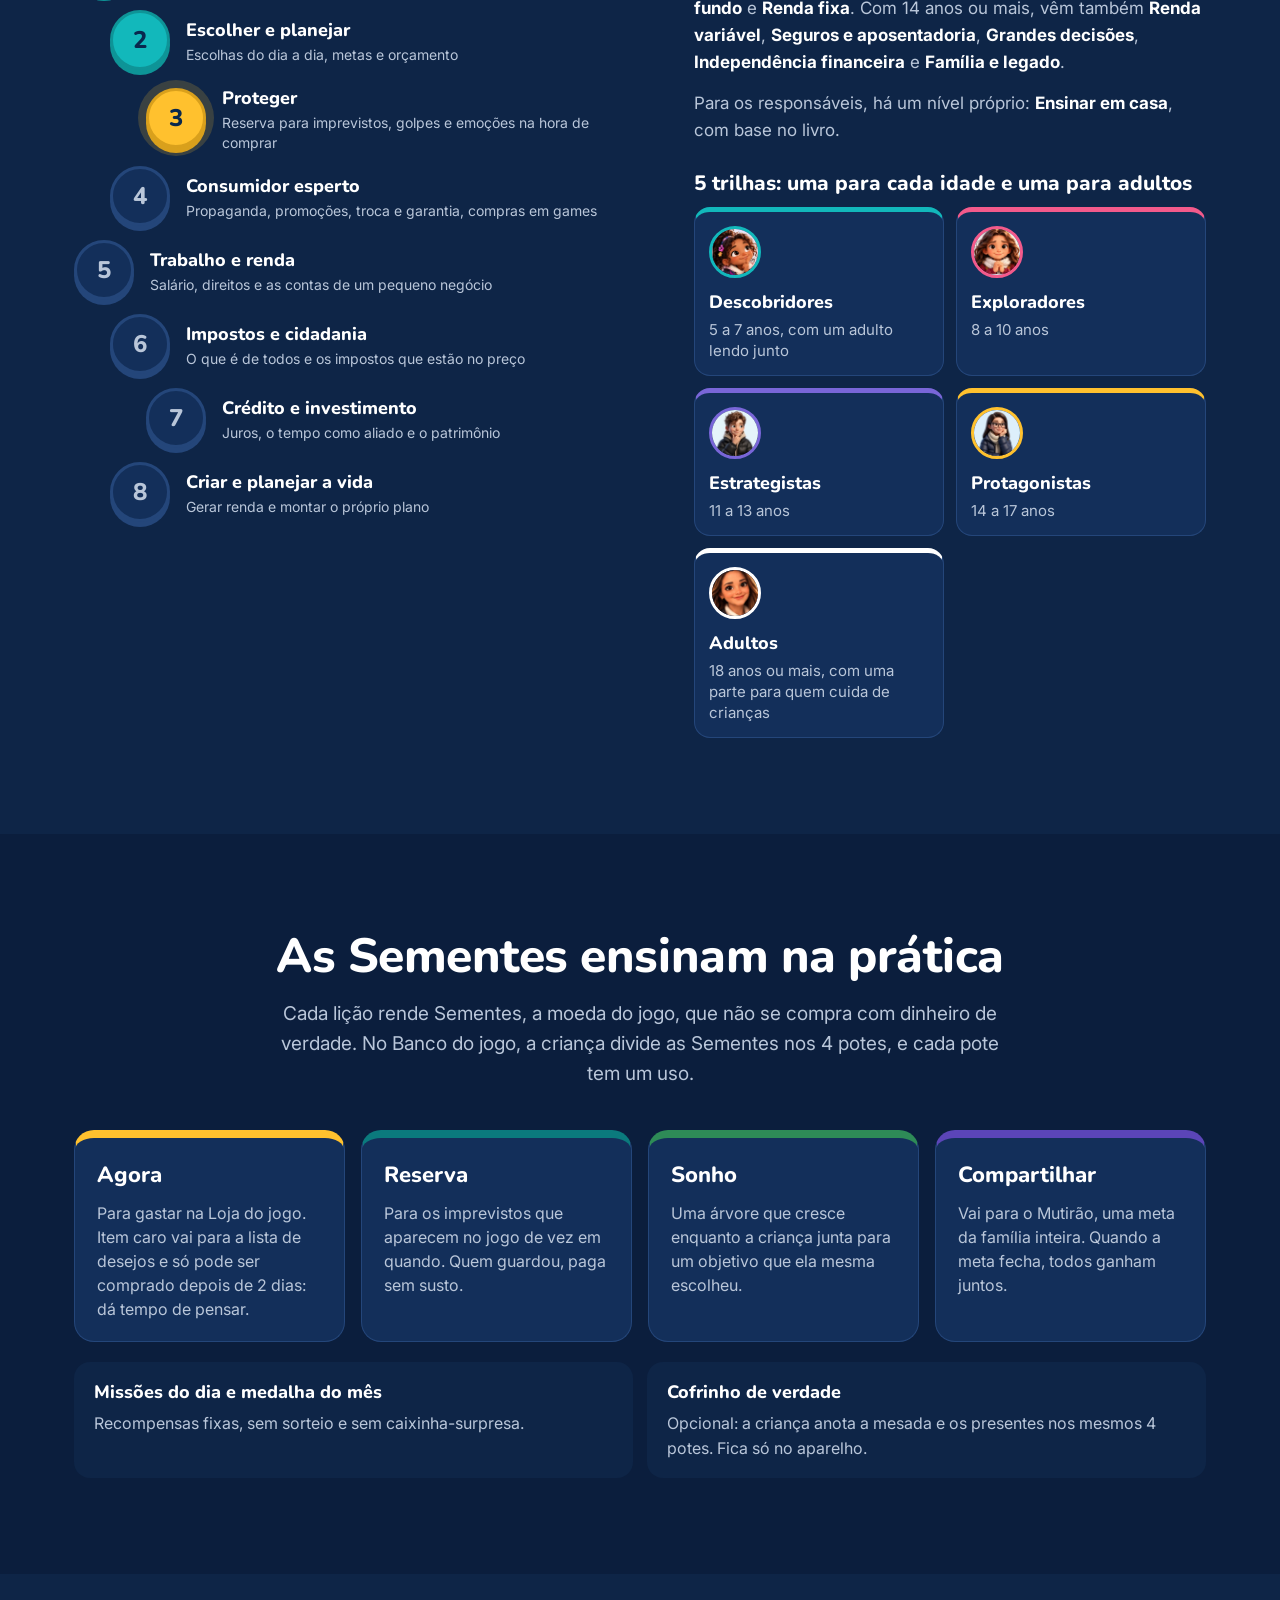
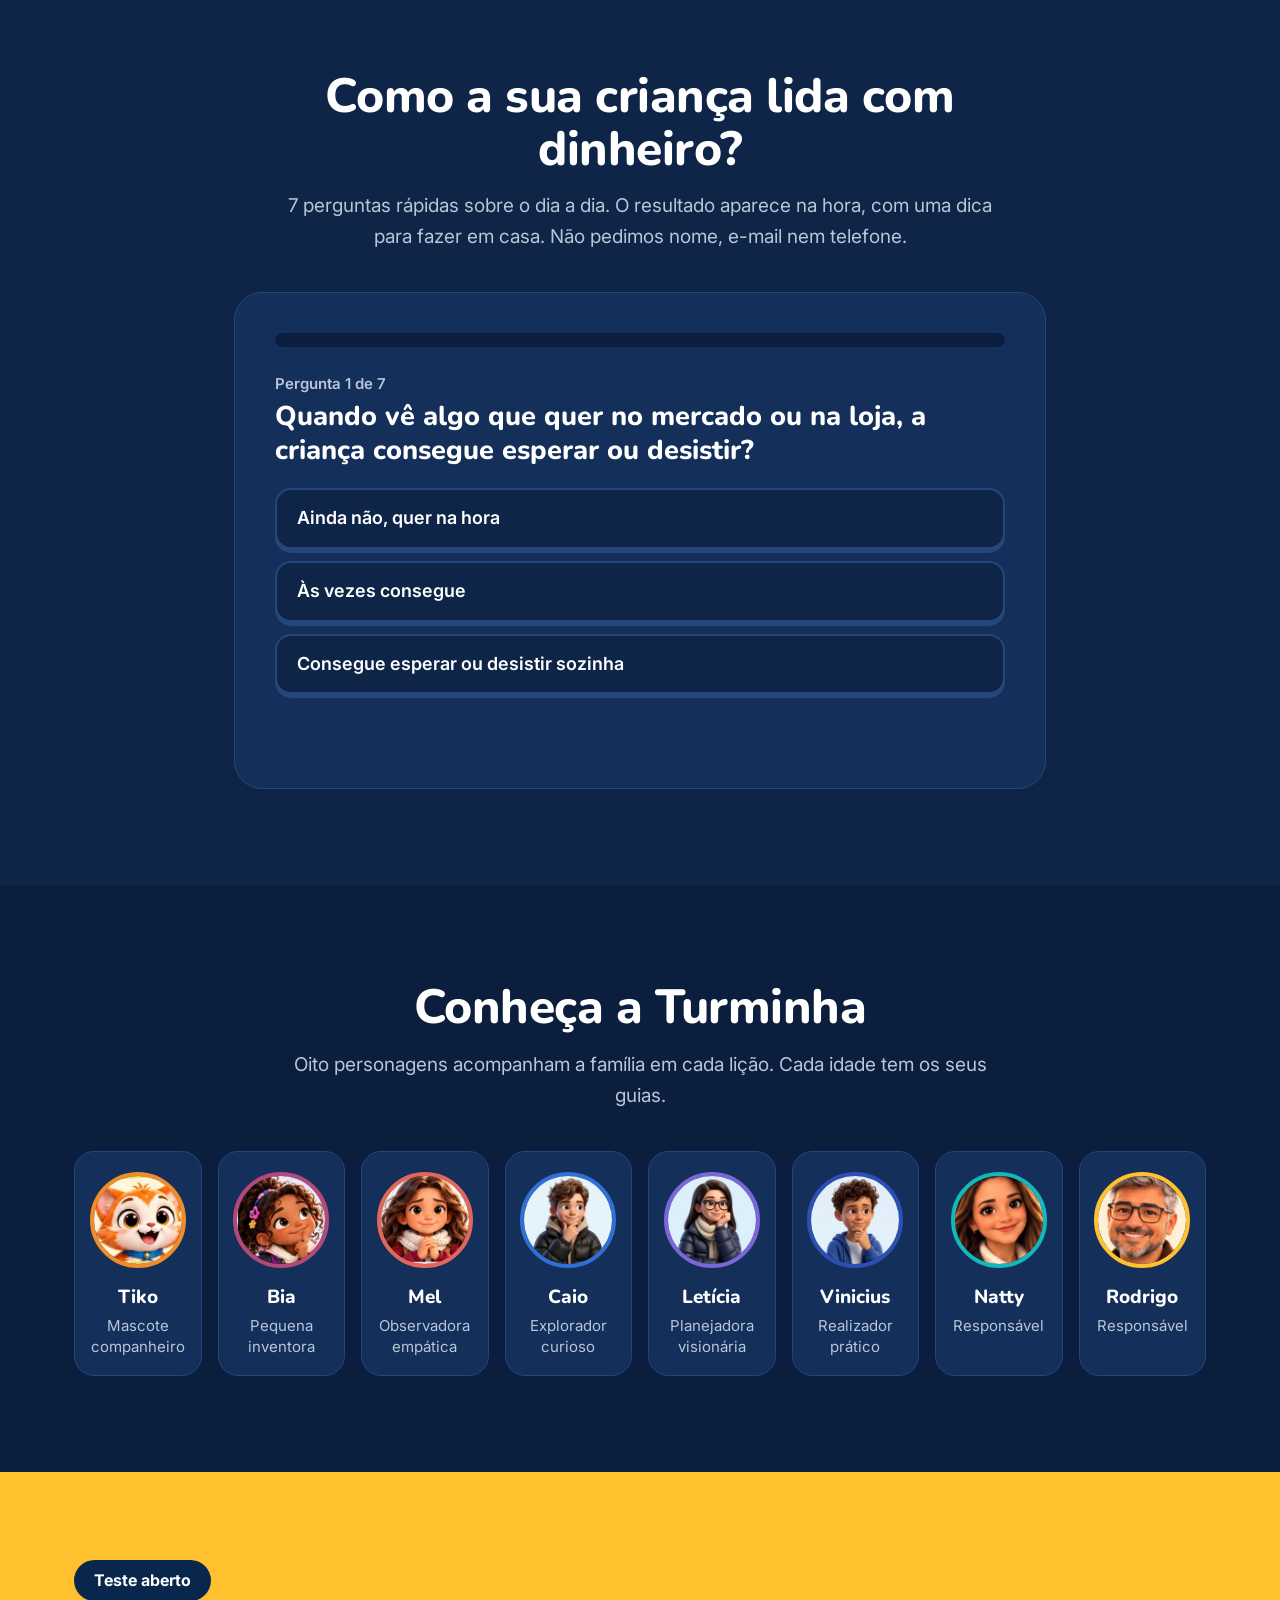
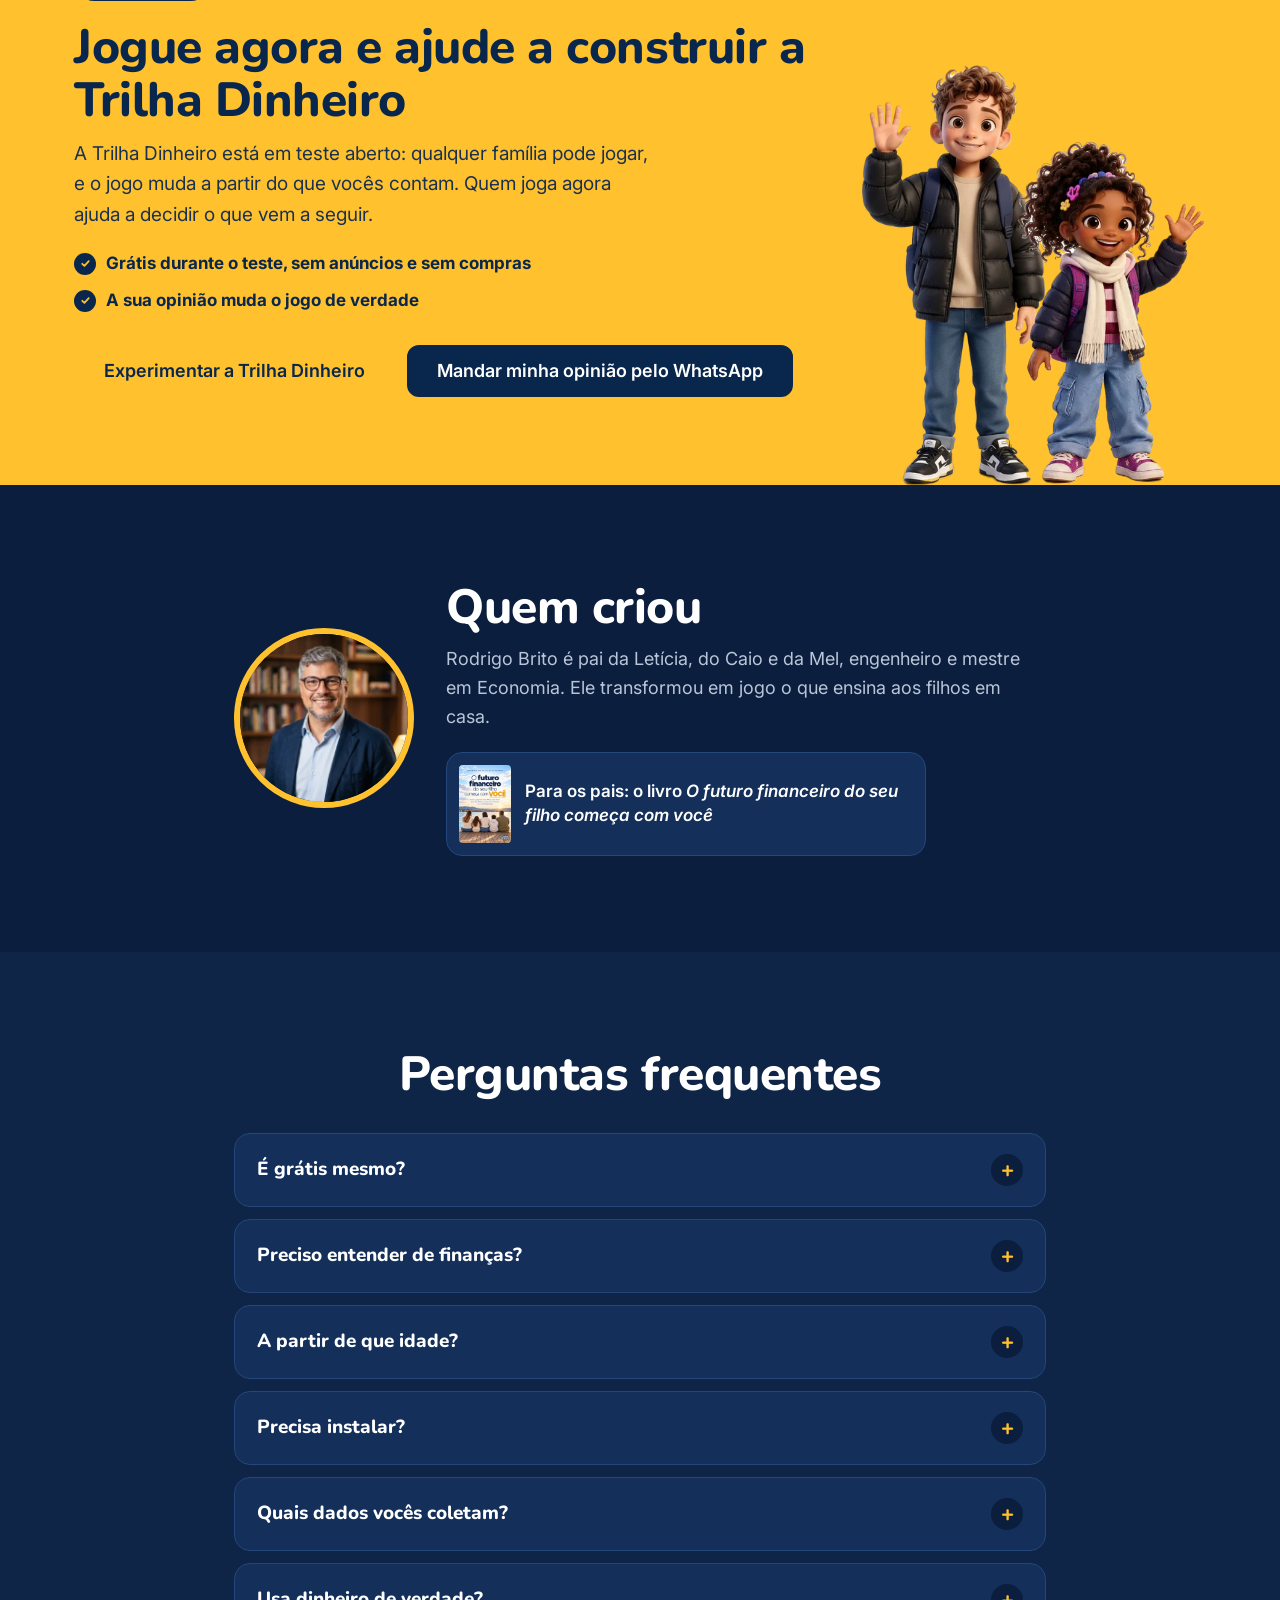
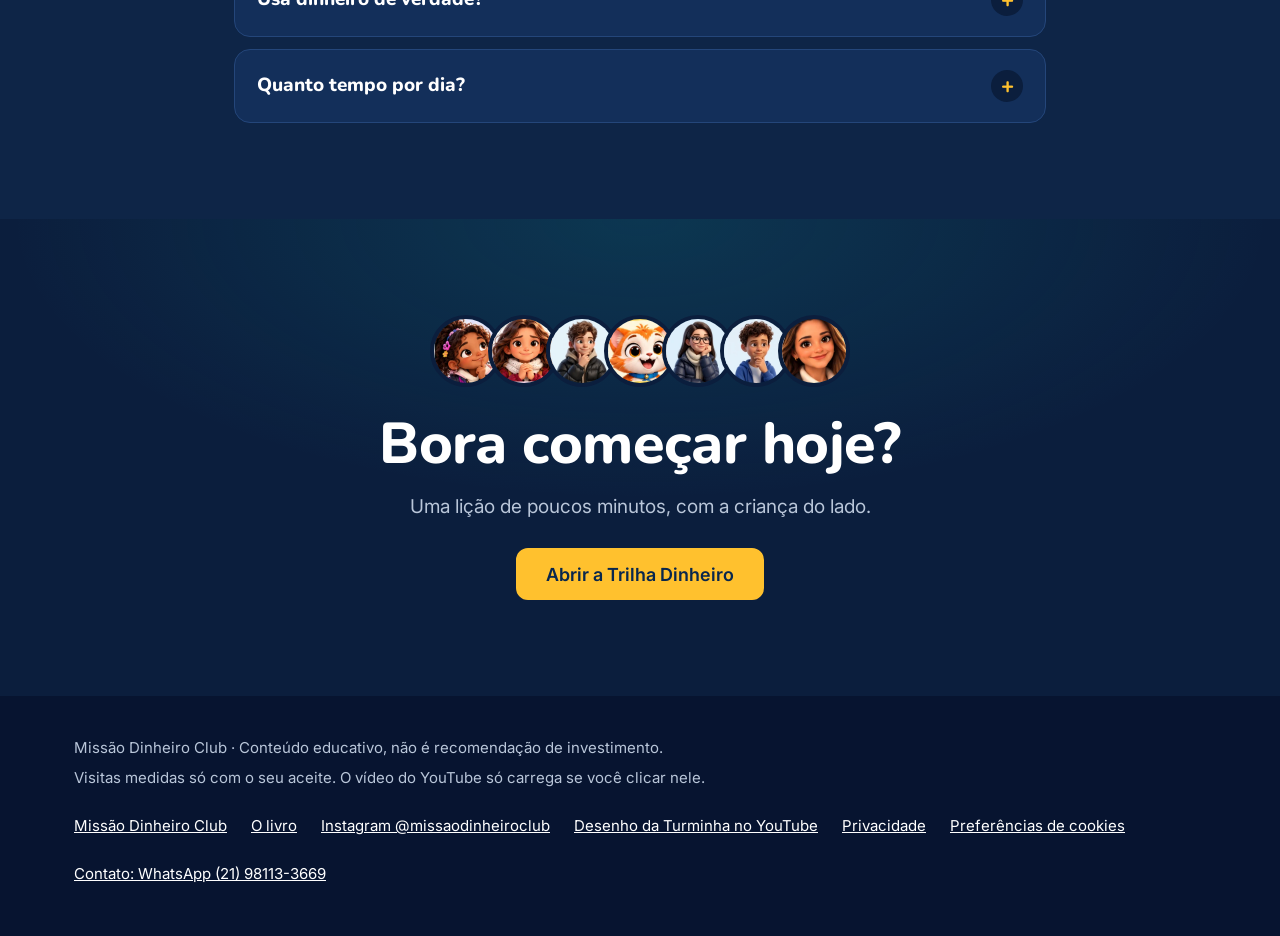
==== commit c033801c: "Jogo: teste aberto no lugar do piloto de 20 famílias Co-Authored-By: Claude Opus 5.5 <noreply@anthro" ====
--- a/jogo/index.html
+++ b/jogo/index.html
@@ -12,7 +12,7 @@
 <meta property="og:site_name" content="Missão Dinheiro Club">
 <meta property="og:url" content="https://missaodinheiroclub.com.br/jogo/">
 <meta property="og:title" content="Trilha Dinheiro | Missão Dinheiro Club">
-<meta property="og:description" content="Adultos e crianças aprendem a lidar com dinheiro jogando juntos. Grátis no piloto.">
+<meta property="og:description" content="Adultos e crianças aprendem a lidar com dinheiro jogando juntos. Grátis durante o teste aberto.">
 <meta name="theme-color" content="#0B1E3D">
 <link rel="icon" type="image/png" sizes="32x32" href="assets/favicon-32.png">
 <link rel="apple-touch-icon" href="assets/apple-touch-icon.png">
@@ -50,7 +50,7 @@
         <a href="#dinamicas" class="btn btn-fantasma">Ver como se joga</a>
       </div>
       <ul class="selos" aria-label="O que o jogo tem">
-        <li>Grátis no piloto</li>
+        <li>Grátis durante o teste</li>
         <li>Até 15 níveis</li>
         <li>5 tipos de atividade</li>
         <li>Abre no navegador</li>
@@ -286,15 +286,18 @@
 <section class="fundadoras" id="fundadoras">
   <div class="faixa fundadoras-in">
     <div class="fundadoras-txt">
-      <p class="vagas"><strong>20</strong><span>famílias: o tamanho do piloto</span></p>
-      <h2>Seja uma família fundadora</h2>
-      <p>Estamos convidando 20 famílias para testar a Trilha Dinheiro por 4 semanas. Quem entra agora ajuda a decidir como o jogo vai ficar.</p>
+      <p class="vagas" style="padding-left: 20px"><span>Teste aberto</span></p>
+      <h2>Jogue agora e ajude a construir a Trilha Dinheiro</h2>
+      <p>A Trilha Dinheiro está em teste aberto: qualquer família pode jogar, e o jogo muda a partir do que vocês contam. Quem joga agora ajuda a decidir o que vem a seguir.</p>
       <ul class="ganha">
-        <li>Acesso grátis durante o piloto</li>
+        <li>Grátis durante o teste, sem anúncios e sem compras</li>
         <li>A sua opinião muda o jogo de verdade</li>
       </ul>
       <!-- Número do WhatsApp do Rodrigo, o mesmo do site do livro. A mensagem já vai escrita. -->
-      <a class="btn btn-escuro btn-grande" target="_blank" rel="noopener" href="https://wa.me/5521981133669?text=Ol%C3%A1!%20Quero%20ser%20uma%20fam%C3%ADlia%20fundadora%20da%20Miss%C3%A3o%20Dinheiro.">Quero participar pelo WhatsApp</a>
+      <div style="display: flex; flex-wrap: wrap; gap: 12px">
+        <a href="#" data-jogo class="btn btn-grande">Experimentar a Trilha Dinheiro</a>
+        <a class="btn btn-escuro btn-grande" target="_blank" rel="noopener" href="https://wa.me/5521981133669?text=Ol%C3%A1!%20Joguei%20a%20Trilha%20Dinheiro%20e%20quero%20dar%20minha%20opini%C3%A3o.">Mandar minha opinião pelo WhatsApp</a>
+      </div>
     </div>
     <div class="fundadoras-turma" aria-hidden="true">
       <img src="assets/caio-oi.webp" width="245" height="560" alt="" loading="lazy" decoding="async">
@@ -323,7 +326,7 @@
   <div class="faixa faixa-estreita">
     <h2 class="centro">Perguntas frequentes</h2>
     <div class="faq-lista">
-      <details class="faq"><summary>É grátis mesmo?</summary><p>Sim. Durante o piloto, a Trilha Dinheiro é grátis, sem anúncios e sem compras.</p></details>
+      <details class="faq"><summary>É grátis mesmo?</summary><p>Sim. Durante o teste aberto, a Trilha Dinheiro é grátis, sem anúncios e sem compras.</p></details>
       <details class="faq"><summary>Preciso entender de finanças?</summary><p>Não. Os adultos têm uma trilha própria, e vocês aprendem juntos.</p></details>
       <details class="faq"><summary>A partir de que idade?</summary><p>A partir de 5 anos. Na faixa de 5 a 7, um adulto lê junto com a criança.</p></details>
       <details class="faq"><summary>Precisa instalar?</summary><p>Não. Abre no navegador do celular ou do computador. Se quiser, dá para adicionar à tela inicial como um aplicativo.</p></details>
